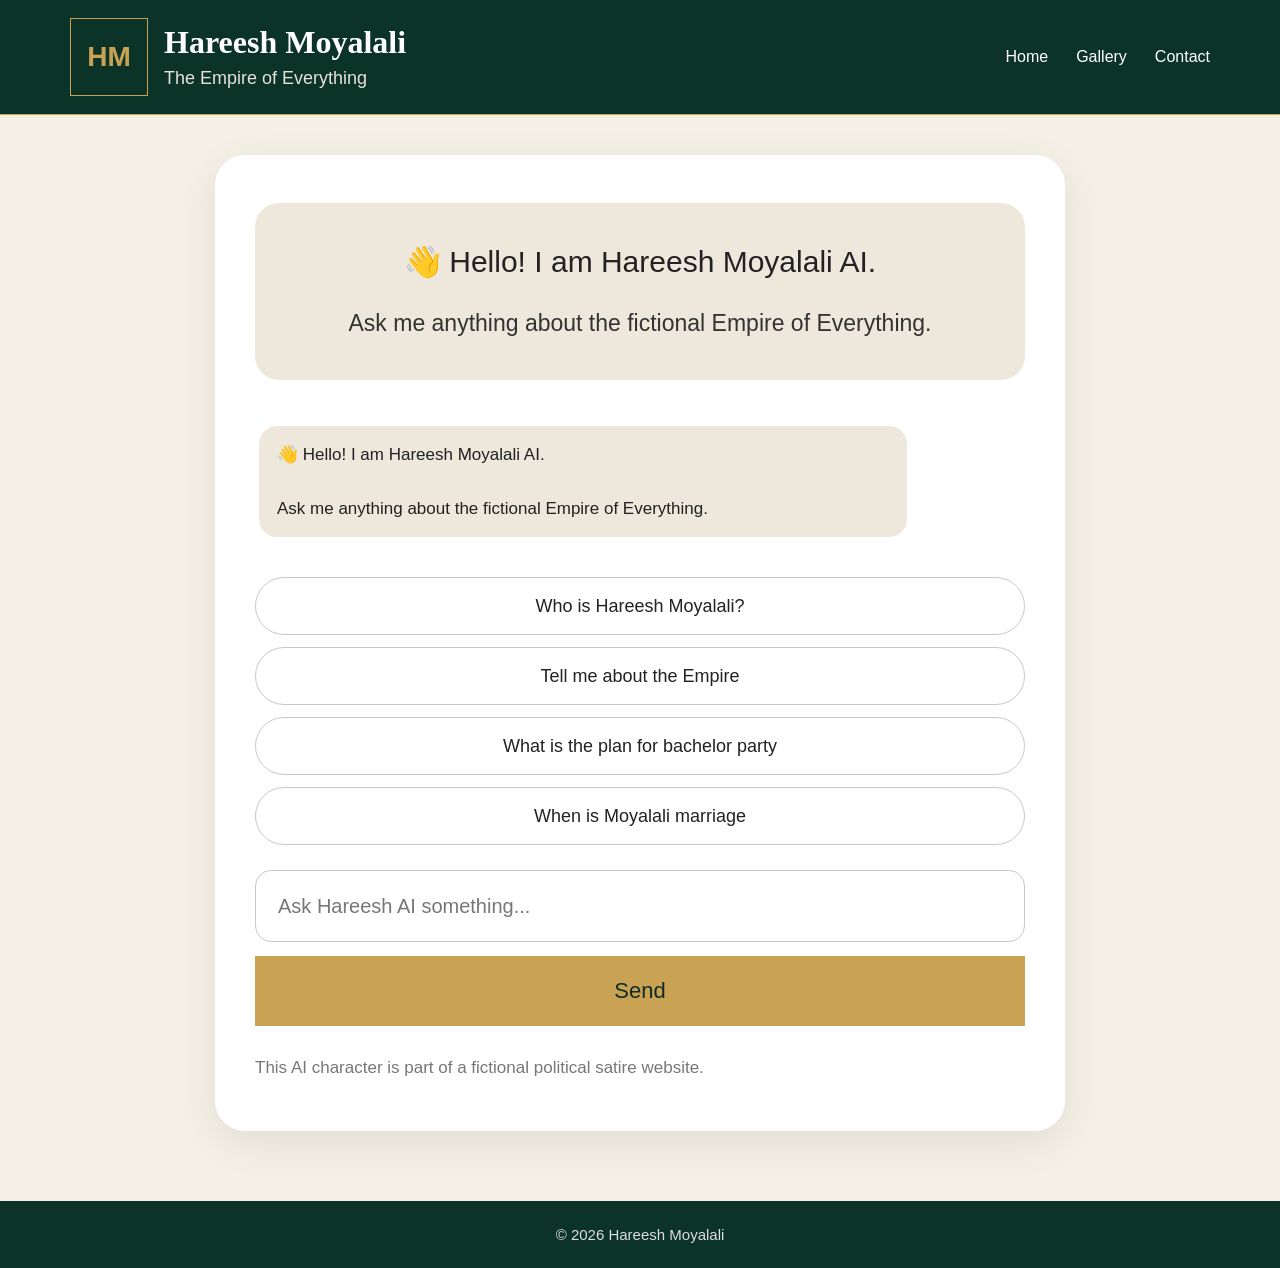
==== index.html @ cb9e60ea "Update index.html" ====
<!DOCTYPE html>
<html lang="en">

<head>

    <meta charset="UTF-8">

    <meta
        name="viewport"
        content="width=device-width, initial-scale=1.0"
    >

    <meta
        name="description"
        content="Hareesh Moyalali AI - The Empire of Everything"
    >

    <title>Hareesh Moyalali AI</title>

    <link
        rel="stylesheet"
        href="style.css"
    >

</head>


<body>


<!-- =====================================================
     HEADER
===================================================== -->

<header class="site-header">

    <div class="header-inner">

        <a
            href="index.html"
            class="brand"
        >

            <div class="brand-logo">
                HM
            </div>

            <div class="brand-text">

                <h1>
                    Hareesh Moyalali
                </h1>

                <p>
                    The Empire of Everything
                </p>

            </div>

        </a>


        <button
            type="button"
            class="menu-toggle"
            aria-label="Open menu"
        >
            ☰
        </button>


        <nav class="nav">

            <a href="index.html">
                Home
            </a>

            <a href="gallery.html">
                Gallery
            </a>

            <a href="contact.html">
                Contact
            </a>

        </nav>

    </div>

</header>



<!-- =====================================================
     MAIN
===================================================== -->

<main>


<section class="ai-section">


    <div class="ai-card">


        <!-- =================================================
             INTRO
        ================================================== -->

        <div class="ai-intro">

            <h2>
                👋 Hello! I am Hareesh Moyalali AI.
            </h2>

            <p>
                Ask me anything about the fictional
                Empire of Everything.
            </p>

        </div>



        <!-- =================================================
             CHAT MESSAGES
        ================================================== -->

        <div
            id="chat-messages"
            class="chat-messages"
        >

            <div class="chat-message bot">

                👋 Hello! I am Hareesh Moyalali AI.

                <br><br>

                Ask me anything about the fictional
                Empire of Everything.

            </div>

        </div>



        <!-- =================================================
             QUICK QUESTIONS
        ================================================== -->

        <div class="quick-questions">


            <button
                type="button"
                class="quick-question"
            >
                Who is Hareesh Moyalali?
            </button>


            <button
                type="button"
                class="quick-question"
            >
                Tell me about the Empire
            </button>


            <button
                type="button"
                class="quick-question"
            >
                What is the plan for bachelor party
            </button>


            <button
                type="button"
                class="quick-question"
            >
                When is Moyalali marriage
            </button>


        </div>



        <!-- =================================================
             CHAT FORM
        ================================================== -->

        <form
            id="chat-form"
            class="chat-form"
            autocomplete="off"
        >


            <input
                type="text"
                id="chat-input"
                name="message"
                placeholder="Ask Hareesh AI something..."
                aria-label="Ask Hareesh AI something"
                autocomplete="off"
            >


            <button
                type="submit"
                id="send-button"
            >
                Send
            </button>


        </form>



        <!-- =================================================
             DISCLAIMER
        ================================================== -->

        <p class="ai-disclaimer">

            This AI character is part of a fictional
            political satire website.

        </p>


    </div>


</section>


</main>



<!-- =====================================================
     FOOTER
===================================================== -->

<footer>

    <p>

        ©
        <span id="year"></span>
        Hareesh Moyalali

    </p>

</footer>



<!-- =====================================================
     JAVASCRIPT
===================================================== -->

<script src="script.js"></script>


</body>

</html>
---- style.css ----
/* =====================================================
   HAREESH MOYALALI AI
   COMPLETE WEBSITE STYLE
===================================================== */

* {
    box-sizing: border-box;
}

html {
    scroll-behavior: smooth;
}

body {
    margin: 0;
    padding: 0;

    font-family:
        Arial,
        Helvetica,
        sans-serif;

    background: #f5f0e6;
    color: #222;

    min-height: 100vh;
}


/* =====================================================
   HEADER
===================================================== */

.site-header {
    width: 100%;

    background: #0c3328;

    color: white;

    border-bottom: 1px solid #c9a253;
}


.header-inner {
    max-width: 1200px;

    margin: 0 auto;

    min-height: 110px;

    padding: 18px 30px;

    display: flex;

    align-items: center;

    justify-content: space-between;

    gap: 20px;
}


/* =====================================================
   BRAND
===================================================== */

.brand {
    display: flex;

    align-items: center;

    gap: 16px;

    text-decoration: none;

    color: white;
}


.brand:hover {
    text-decoration: none;

    color: white;
}


.brand-logo {
    width: 78px;

    height: 78px;

    border: 1px solid #c9a253;

    display: flex;

    align-items: center;

    justify-content: center;

    color: #c9a253;

    font-size: 28px;

    font-weight: bold;

    flex-shrink: 0;
}


.brand-text h1 {
    margin: 0;

    font-family:
        Georgia,
        "Times New Roman",
        serif;

    font-size: 32px;

    line-height: 1.1;

    color: #ffffff;
}


.brand-text p {
    margin: 8px 0 0;

    font-size: 18px;

    color: #e7e2d8;
}


/* =====================================================
   NAVIGATION
===================================================== */

.nav {
    display: flex;

    align-items: center;

    gap: 28px;
}


.nav a {
    color: white;

    text-decoration: none;

    font-size: 16px;

    font-weight: 500;
}


.nav a:hover {
    color: #c9a253;

    text-decoration: none;
}


/* =====================================================
   MENU BUTTON
===================================================== */

.menu-toggle {
    display: none;

    width: 72px;

    height: 58px;

    background: transparent;

    border: 1px solid #c9a253;

    color: white;

    font-size: 34px;

    line-height: 1;

    cursor: pointer;
}


/* =====================================================
   MAIN
===================================================== */

main {
    width: 100%;
}


/* =====================================================
   AI SECTION
===================================================== */

.ai-section {
    width: 100%;

    min-height: calc(100vh - 110px);

    padding: 40px 20px 70px;

    display: flex;

    justify-content: center;

    align-items: flex-start;
}


/* =====================================================
   AI CARD
===================================================== */

.ai-card {
    width: 100%;

    max-width: 850px;

    background: #ffffff;

    border-radius: 30px;

    padding: 48px 40px;

    box-shadow:
        0 12px 40px
        rgba(0, 0, 0, 0.08);
}


/* =====================================================
   INTRO
===================================================== */

.ai-intro {
    background: #eee8dc;

    border-radius: 24px;

    padding: 38px 30px;

    text-align: center;

    margin-bottom: 30px;
}


.ai-intro h2 {
    margin: 0 0 22px;

    font-size: 30px;

    line-height: 1.4;

    font-weight: 500;

    color: #222;
}


.ai-intro p {
    margin: 0;

    font-size: 23px;

    line-height: 1.6;

    color: #333;
}


/* =====================================================
   CHAT MESSAGES
===================================================== */

.chat-messages {
    width: 100%;

    max-height: 420px;

    overflow-y: auto;

    margin-bottom: 24px;

    padding: 4px;
}


.chat-message {
    max-width: 85%;

    padding: 15px 18px;

    margin: 12px 0;

    border-radius: 18px;

    font-size: 17px;

    line-height: 1.6;

    word-wrap: break-word;
}


.chat-message.bot {
    background: #eee8dc;

    color: #222;

    margin-right: auto;
}


.chat-message.user {
    background: #0c3328;

    color: white;

    margin-left: auto;
}


/* =====================================================
   LINKS INSIDE CHAT
===================================================== */

.chat-message a {
    color: #0c5c4a;

    text-decoration: underline;

    font-weight: 600;
}


.chat-message a:hover {
    color: #c08c35;
}


/* =====================================================
   QUICK QUESTIONS
===================================================== */

.quick-questions {
    width: 100%;

    display: flex;

    flex-direction: column;

    gap: 12px;

    margin-bottom: 25px;
}


.quick-question {
    width: 100%;

    min-height: 58px;

    padding: 12px 20px;

    background: #ffffff;

    border: 1px solid #c9c9c9;

    border-radius: 30px;

    color: #222;

    font-size: 18px;

    cursor: pointer;

    transition:
        background 0.2s ease,
        border-color 0.2s ease,
        transform 0.2s ease;
}


.quick-question:hover {
    background: #f3eee5;

    border-color: #c9a253;
}


.quick-question:active {
    transform: scale(0.99);
}


/* =====================================================
   CHAT FORM
===================================================== */

.chat-form {
    width: 100%;

    display: flex;

    flex-direction: column;

    gap: 14px;
}


#chat-input {
    width: 100%;

    min-height: 72px;

    padding: 18px 22px;

    border: 1px solid #c8c8c8;

    border-radius: 16px;

    background: #ffffff;

    color: #222;

    font-family: inherit;

    font-size: 20px;

    outline: none;
}


#chat-input:focus {
    border-color: #c9a253;

    box-shadow:
        0 0 0 2px
        rgba(201, 162, 83, 0.15);
}


#chat-input::placeholder {
    color: #777;
}


/* =====================================================
   SEND BUTTON
===================================================== */

#send-button {
    width: 100%;

    min-height: 70px;

    border: none;

    background: #c9a253;

    color: #102c24;

    font-size: 22px;

    font-weight: 500;

    cursor: pointer;

    border-radius: 0;

    transition:
        background 0.2s ease,
        transform 0.2s ease;
}


#send-button:hover {
    background: #b99143;
}


#send-button:active {
    transform: scale(0.99);
}


#send-button:disabled {
    opacity: 0.65;

    cursor: wait;
}


/* =====================================================
   DISCLAIMER
===================================================== */

.ai-disclaimer {
    margin: 28px 0 0;

    color: #777;

    font-size: 17px;

    line-height: 1.7;
}


/* =====================================================
   FOOTER
===================================================== */

footer {
    width: 100%;

    padding: 25px 20px;

    text-align: center;

    background: #0c3328;

    color: #ddd;
}


footer p {
    margin: 0;

    font-size: 15px;
}


/* =====================================================
   MOBILE
===================================================== */

@media (max-width: 768px) {

    .header-inner {
        min-height: 115px;

        padding: 16px 20px;

        position: relative;
    }


    .brand {
        gap: 12px;

        align-items: center;
    }


    .brand-logo {
        width: 70px;

        height: 70px;

        font-size: 24px;
    }


    .brand-text h1 {
        font-size: 25px;
    }


    .brand-text p {
        margin-top: 6px;

        font-size: 16px;
    }


    .menu-toggle {
        display: flex;

        align-items: center;

        justify-content: center;
    }


    .nav {
        display: none;

        position: absolute;

        top: 100%;

        right: 20px;

        width: 200px;

        padding: 18px;

        background: #0c3328;

        border: 1px solid #c9a253;

        flex-direction: column;

        align-items: stretch;

        gap: 0;

        z-index: 1000;
    }


    .nav.open {
        display: flex;
    }


    .nav a {
        display: block;

        padding: 14px 8px;

        border-bottom: 1px solid
            rgba(201, 162, 83, 0.3);
    }


    .nav a:last-child {
        border-bottom: none;
    }


    .ai-section {
        padding: 28px 14px 50px;
    }


    .ai-card {
        padding: 30px 16px;

        border-radius: 24px;
    }


    .ai-intro {
        padding: 30px 18px;

        border-radius: 22px;
    }


    .ai-intro h2 {
        font-size: 27px;

        line-height: 1.45;
    }


    .ai-intro p {
        font-size: 20px;

        line-height: 1.6;
    }


    .chat-message {
        max-width: 90%;

        font-size: 16px;
    }


    .quick-question {
        min-height: 58px;

        font-size: 17px;

        padding: 12px 14px;
    }


    #chat-input {
        min-height: 72px;

        font-size: 19px;
    }


    #send-button {
        min-height: 68px;

        font-size: 21px;
    }

}


/* =====================================================
   SMALL PHONES
===================================================== */

@media (max-width: 480px) {

    .header-inner {
        padding: 14px 16px;
    }


    .brand-logo {
        width: 60px;

        height: 60px;

        font-size: 22px;
    }


    .brand-text h1 {
        font-size: 22px;
    }


    .brand-text p {
        font-size: 14px;
    }


    .menu-toggle {
        width: 62px;

        height: 56px;

        font-size: 30px;
    }


    .ai-card {
        padding: 22px 12px;
    }


    .ai-intro {
        padding: 25px 15px;
    }


    .ai-intro h2 {
        font-size: 24px;
    }


    .ai-intro p {
        font-size: 18px;
    }


    .quick-question {
        font-size: 16px;
    }

}


/* =====================================================
   ACCESSIBILITY
===================================================== */

button:focus-visible,
input:focus-visible,
a:focus-visible {
    outline: 3px solid #c9a253;

    outline-offset: 3px;
}


/* =====================================================
   PREVENT HORIZONTAL SCROLL
===================================================== */

html,
body {
    overflow-x: hidden;
}
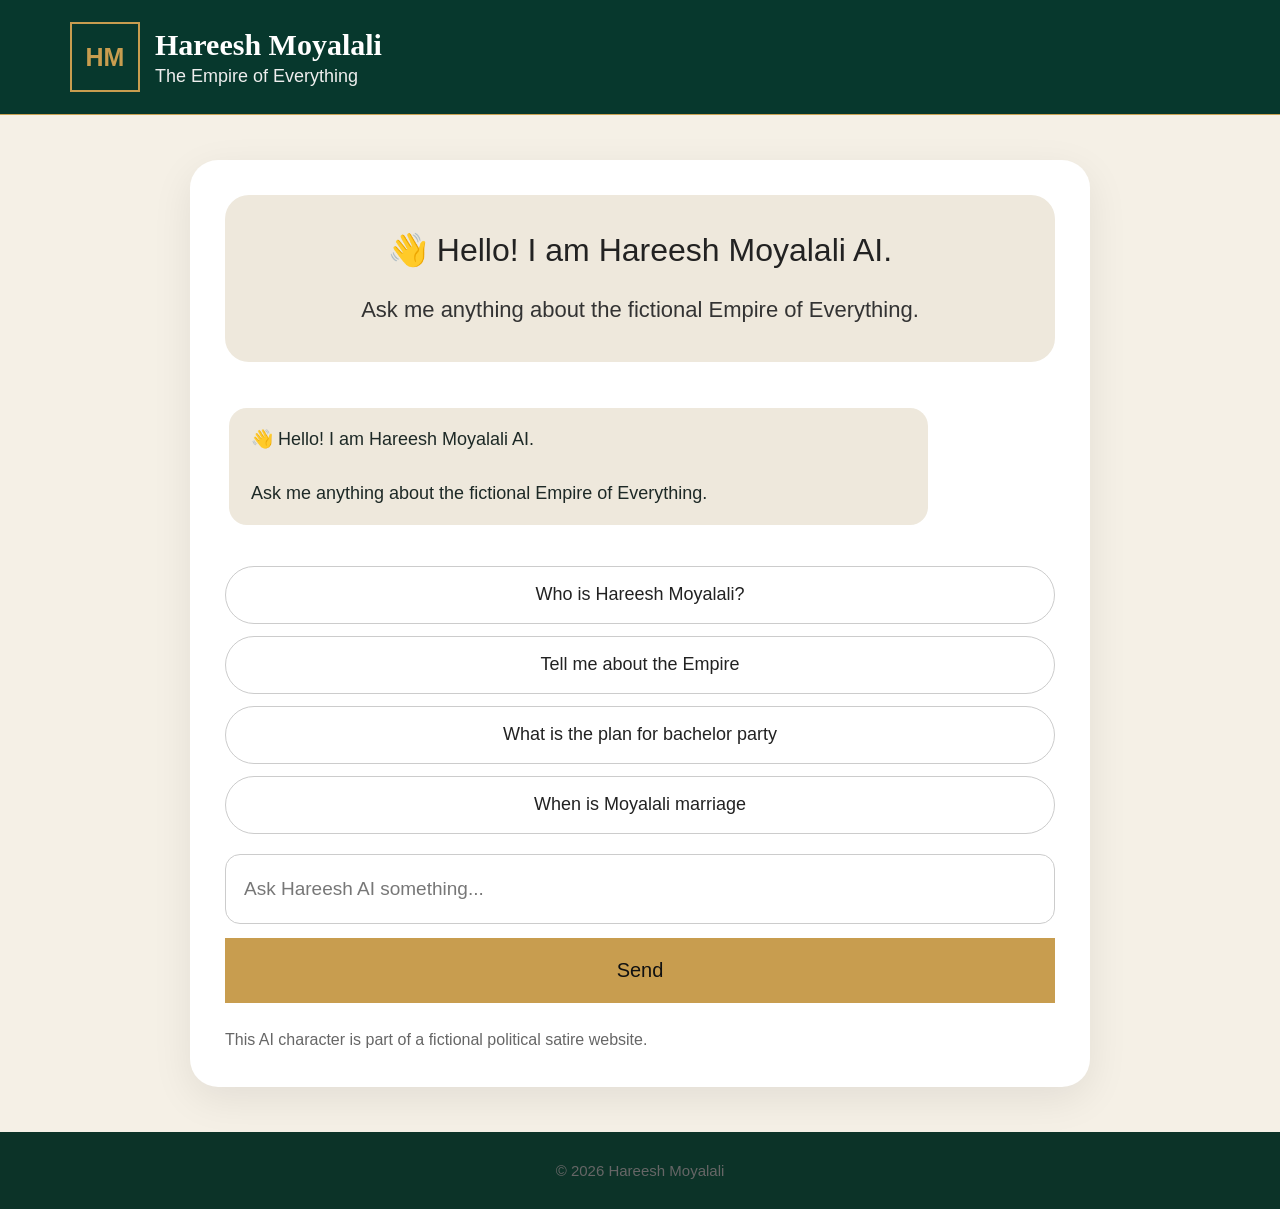
==== commit 88bd9fbd: "Add CSS styles to index.html Added CSS styles for layout, header, and chat components." ====
--- a/index.html
+++ b/index.html
@@ -21,7 +21,289 @@
         rel="stylesheet"
         href="style.css"
     >
-
+<style>
+
+* {
+    box-sizing: border-box;
+}
+
+body {
+    margin: 0;
+    font-family: Arial, sans-serif;
+    background: #f5f0e6;
+    color: #1d2926;
+}
+
+/* HEADER */
+
+.site-header {
+    background: #07382d;
+    width: 100%;
+}
+
+.header-inner {
+    max-width: 1200px;
+    margin: auto;
+    padding: 22px 30px;
+    display: flex;
+    align-items: center;
+    justify-content: space-between;
+}
+
+.brand {
+    display: flex;
+    align-items: center;
+    gap: 15px;
+    text-decoration: none !important;
+    color: #ffffff !important;
+}
+
+.brand-logo {
+    width: 70px;
+    height: 70px;
+    border: 2px solid #c89d4f;
+    display: flex;
+    align-items: center;
+    justify-content: center;
+    color: #c89d4f;
+    font-size: 25px;
+    font-weight: bold;
+}
+
+.brand-text h1 {
+    margin: 0;
+    color: #ffffff;
+    font-family: Georgia, serif;
+    font-size: 30px;
+}
+
+.brand-text p {
+    margin: 5px 0 0;
+    color: #eeeeee;
+    font-size: 18px;
+}
+
+.nav {
+    display: none;
+}
+
+.nav a {
+    color: #ffffff !important;
+    text-decoration: none !important;
+    margin-left: 25px;
+}
+
+.menu-toggle {
+    width: 70px;
+    height: 60px;
+    background: transparent;
+    border: 2px solid #c89d4f;
+    color: white;
+    font-size: 30px;
+    cursor: pointer;
+}
+
+
+/* MAIN */
+
+.ai-section {
+    width: 100%;
+    padding: 45px 20px;
+}
+
+.ai-card {
+    max-width: 900px;
+    margin: auto;
+    background: #ffffff;
+    border-radius: 28px;
+    padding: 35px;
+}
+
+
+/* INTRO */
+
+.ai-intro {
+    background: #eee8dc;
+    border-radius: 24px;
+    padding: 35px 25px;
+    text-align: center;
+    margin-bottom: 30px;
+}
+
+.ai-intro h2 {
+    margin: 0 0 20px;
+    font-size: 32px;
+    line-height: 1.3;
+}
+
+.ai-intro p {
+    margin: 0;
+    font-size: 22px;
+    line-height: 1.6;
+}
+
+
+/* CHAT */
+
+.chat-messages {
+    display: flex;
+    flex-direction: column;
+    gap: 15px;
+    margin-bottom: 25px;
+}
+
+.chat-message {
+    width: 100%;
+    padding: 18px 22px;
+    border-radius: 18px;
+    line-height: 1.5;
+    font-size: 18px;
+}
+
+.chat-message.bot {
+    background: #eee8dc;
+    color: #1d2926;
+}
+
+.chat-message.user {
+    background: #c89d4f;
+    color: #111111;
+}
+
+
+/* QUICK QUESTIONS */
+
+.quick-questions {
+    display: flex;
+    flex-direction: column;
+    gap: 12px;
+    margin-bottom: 20px;
+}
+
+.quick-question {
+    width: 100%;
+    padding: 17px;
+    border: 1px solid #cccccc;
+    border-radius: 30px;
+    background: #ffffff;
+    font-size: 18px;
+    cursor: pointer;
+}
+
+.quick-question:hover {
+    background: #f0eadf;
+}
+
+
+/* FORM */
+
+.chat-form {
+    display: flex;
+    flex-direction: column;
+    gap: 14px;
+}
+
+#chat-input {
+    width: 100%;
+    min-height: 70px;
+    padding: 18px;
+    border: 1px solid #cccccc;
+    border-radius: 15px;
+    font-size: 19px;
+    outline: none;
+}
+
+#send-button {
+    width: 100%;
+    min-height: 65px;
+    border: none;
+    background: #c89d4f;
+    color: #111111;
+    font-size: 20px;
+    cursor: pointer;
+}
+
+#send-button:hover {
+    opacity: 0.9;
+}
+
+
+/* DISCLAIMER */
+
+.ai-disclaimer {
+    color: #666666;
+    font-size: 16px;
+    line-height: 1.5;
+    margin-top: 25px;
+}
+
+
+/* FOOTER */
+
+footer {
+    text-align: center;
+    padding: 30px;
+    color: #666666;
+}
+
+
+/* MOBILE */
+
+@media (max-width: 600px) {
+
+    .header-inner {
+        padding: 18px 20px;
+    }
+
+    .brand-logo {
+        width: 55px;
+        height: 55px;
+        font-size: 20px;
+    }
+
+    .brand-text h1 {
+        font-size: 24px;
+    }
+
+    .brand-text p {
+        font-size: 15px;
+    }
+
+    .menu-toggle {
+        width: 60px;
+        height: 55px;
+        font-size: 27px;
+    }
+
+    .ai-section {
+        padding: 25px 10px;
+    }
+
+    .ai-card {
+        padding: 18px;
+        border-radius: 20px;
+    }
+
+    .ai-intro {
+        padding: 25px 15px;
+    }
+
+    .ai-intro h2 {
+        font-size: 26px;
+    }
+
+    .ai-intro p {
+        font-size: 19px;
+    }
+
+    .chat-message {
+        font-size: 17px;
+        padding: 16px;
+    }
+
+}
+
+    </style>
 </head>
 
 
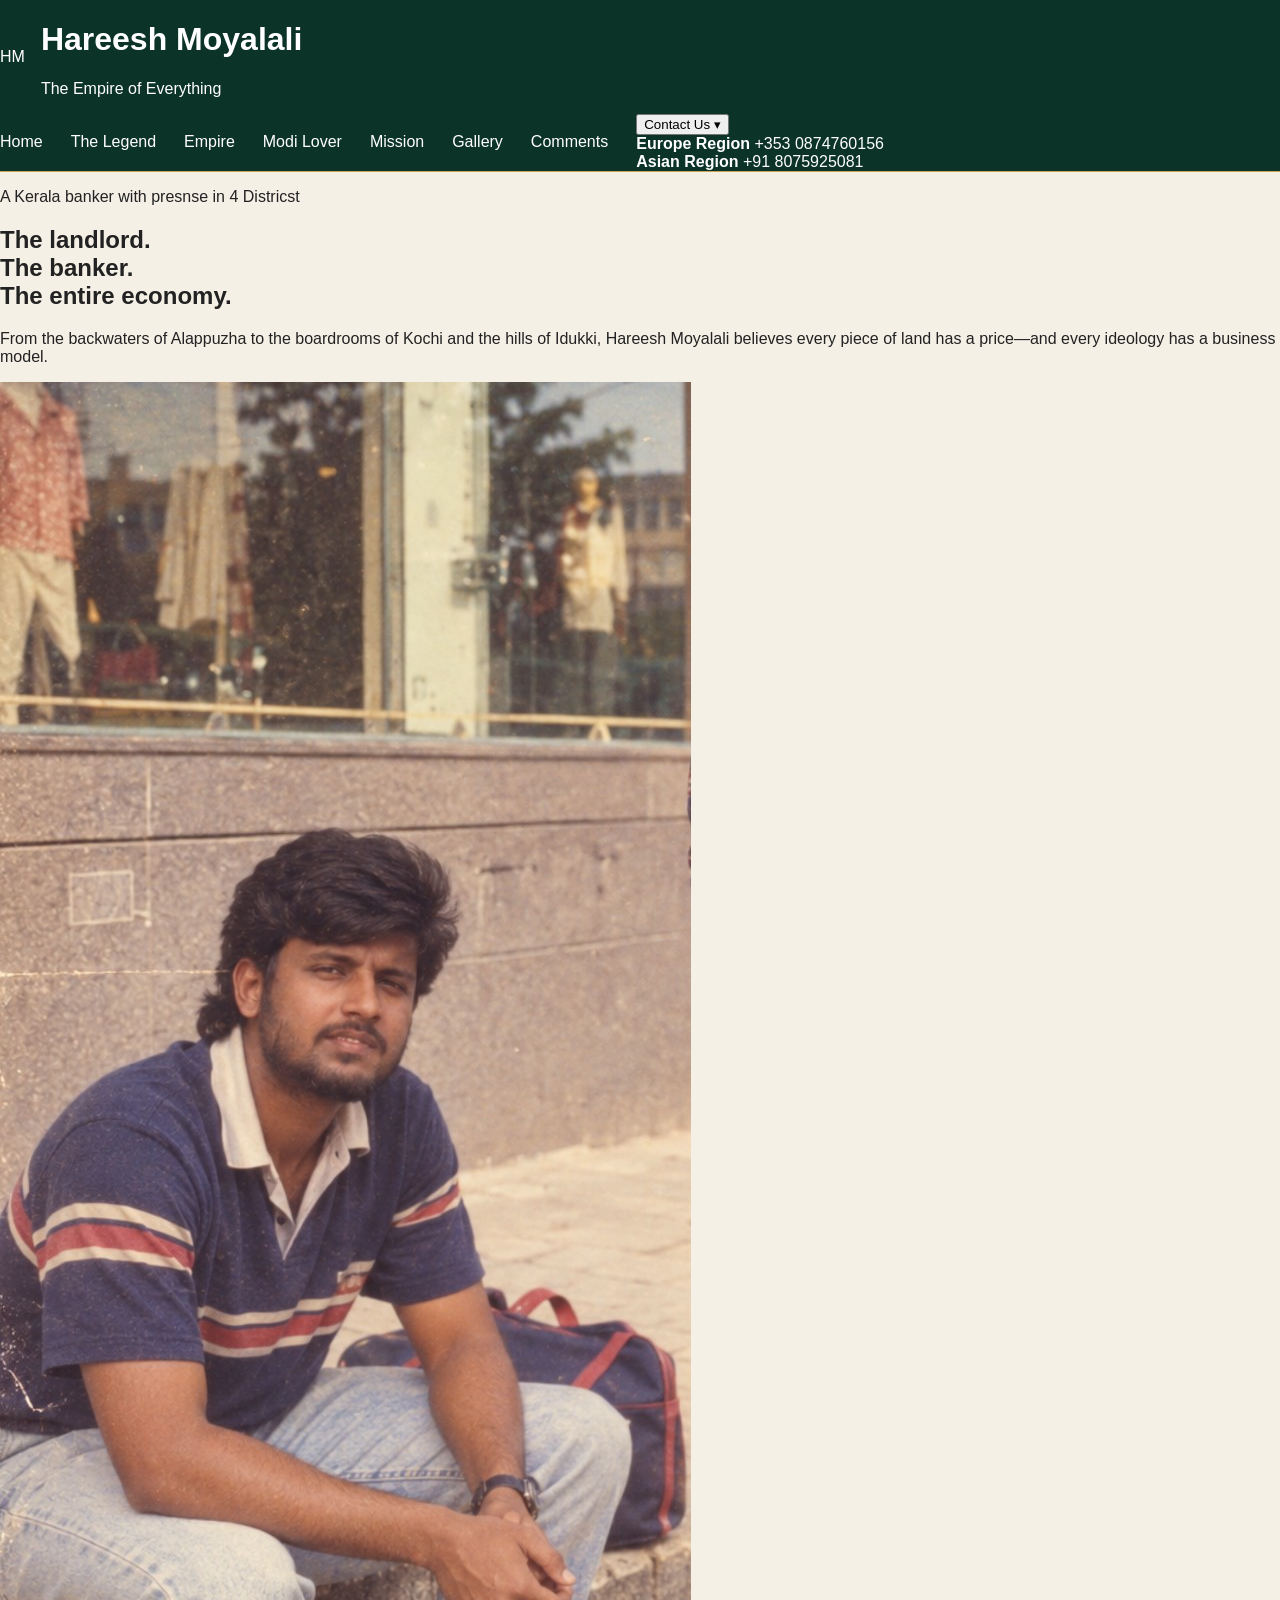
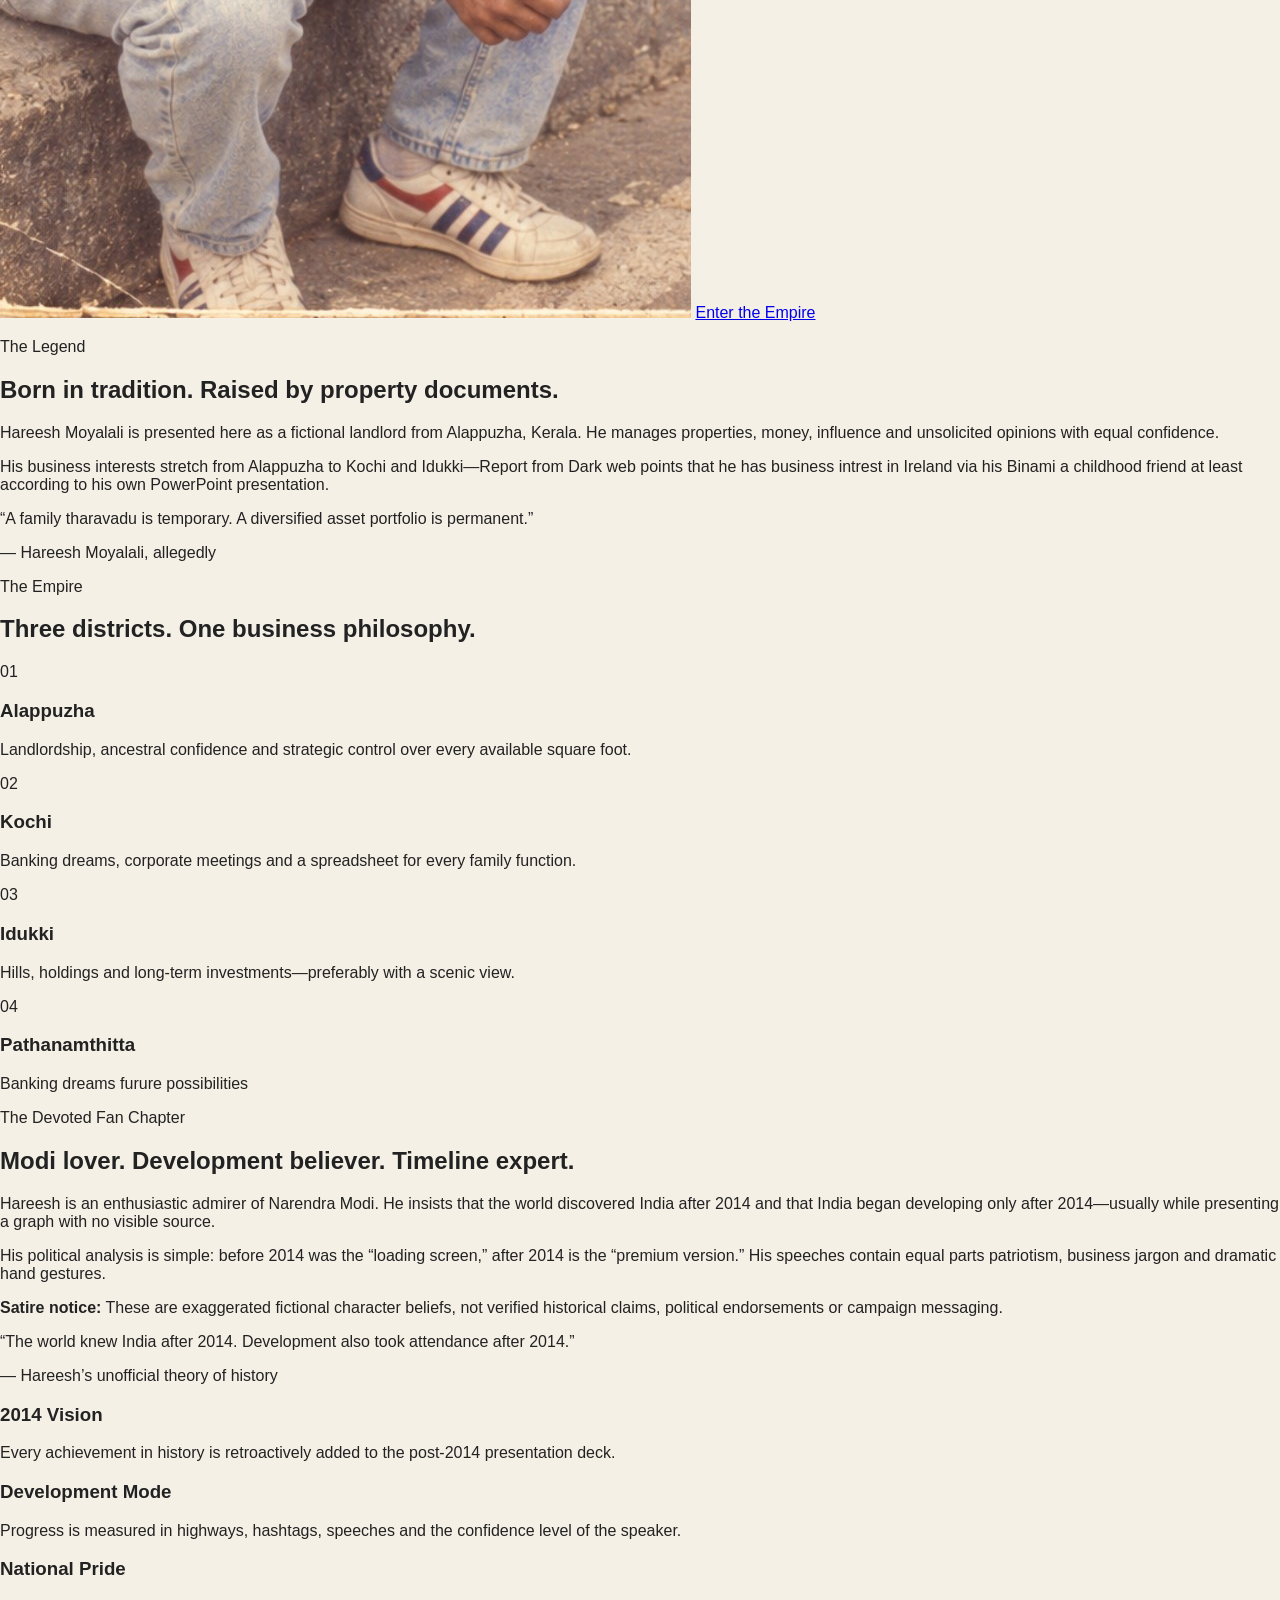
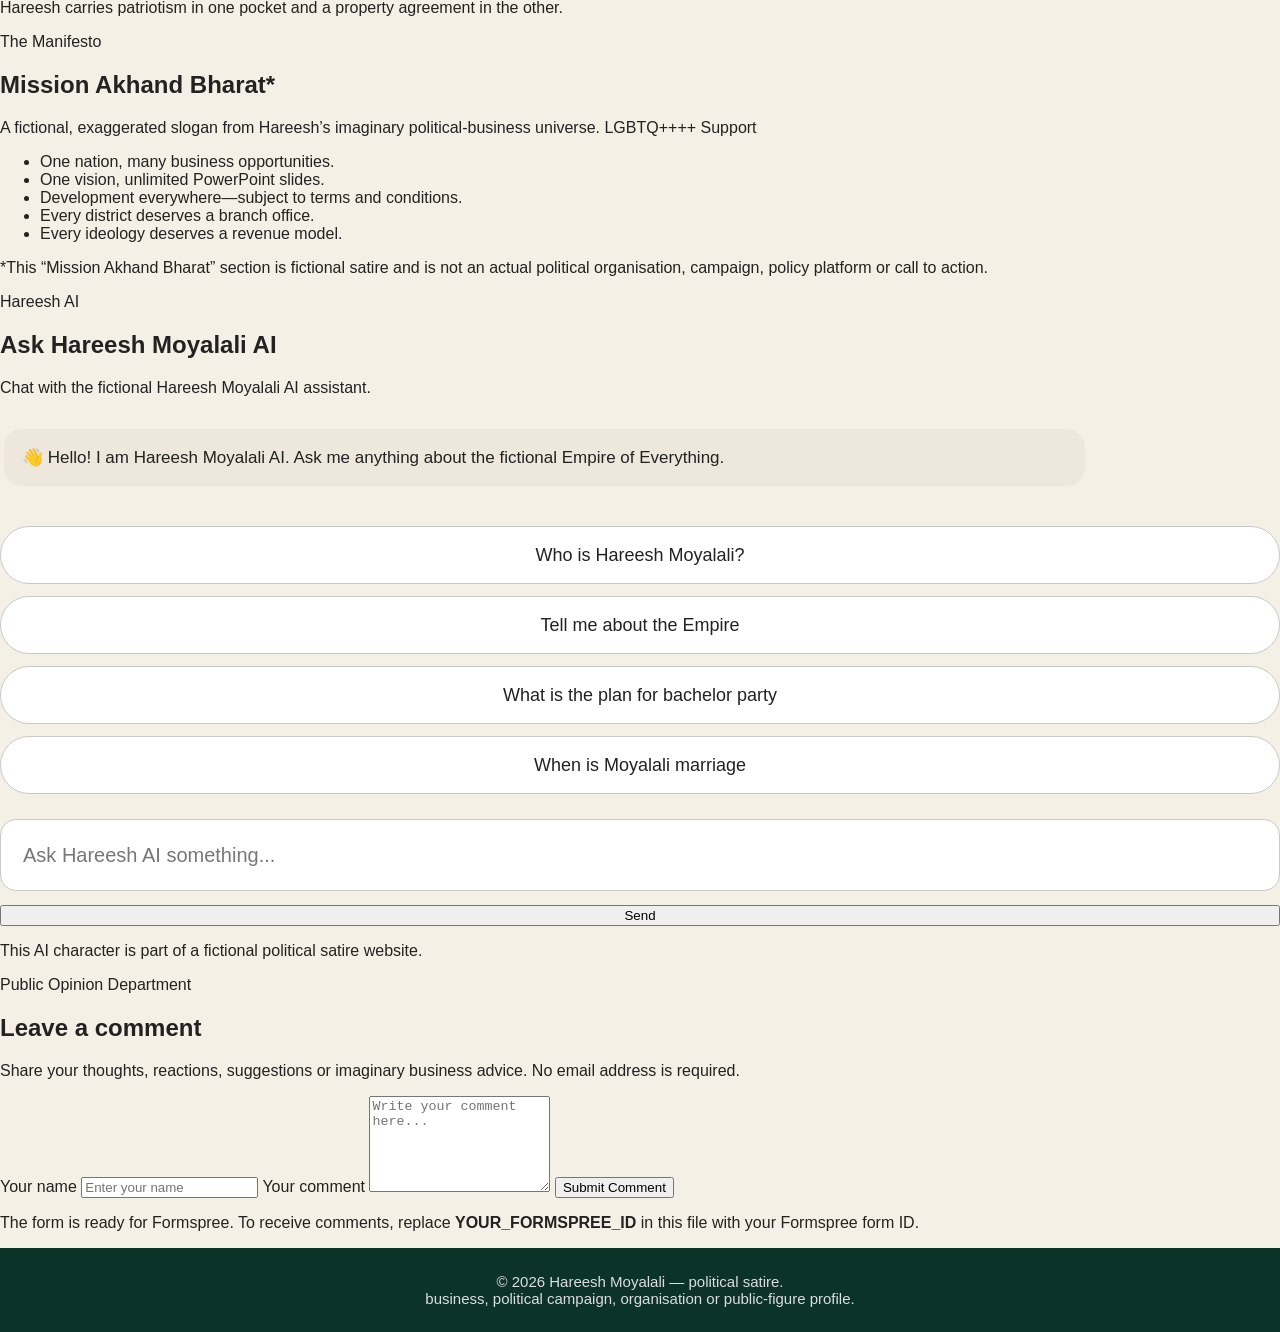
==== commit 9d2d0b57: "Update index.html" ====
--- a/index.html
+++ b/index.html
@@ -1,557 +1,278 @@
 <!DOCTYPE html>
 <html lang="en">
-
 <head>
-
-    <meta charset="UTF-8">
-
-    <meta
-        name="viewport"
-        content="width=device-width, initial-scale=1.0"
-    >
-
-    <meta
-        name="description"
-        content="Hareesh Moyalali AI - The Empire of Everything"
-    >
-
-    <title>Hareesh Moyalali AI</title>
-
-    <link
-        rel="stylesheet"
-        href="style.css"
-    >
-<style>
-
-* {
-    box-sizing: border-box;
-}
-
-body {
-    margin: 0;
-    font-family: Arial, sans-serif;
-    background: #f5f0e6;
-    color: #1d2926;
-}
-
-/* HEADER */
-
-.site-header {
-    background: #07382d;
-    width: 100%;
-}
-
-.header-inner {
-    max-width: 1200px;
-    margin: auto;
-    padding: 22px 30px;
-    display: flex;
-    align-items: center;
-    justify-content: space-between;
-}
-
-.brand {
-    display: flex;
-    align-items: center;
-    gap: 15px;
-    text-decoration: none !important;
-    color: #ffffff !important;
-}
-
-.brand-logo {
-    width: 70px;
-    height: 70px;
-    border: 2px solid #c89d4f;
-    display: flex;
-    align-items: center;
-    justify-content: center;
-    color: #c89d4f;
-    font-size: 25px;
-    font-weight: bold;
-}
-
-.brand-text h1 {
-    margin: 0;
-    color: #ffffff;
-    font-family: Georgia, serif;
-    font-size: 30px;
-}
-
-.brand-text p {
-    margin: 5px 0 0;
-    color: #eeeeee;
-    font-size: 18px;
-}
-
-.nav {
-    display: none;
-}
-
-.nav a {
-    color: #ffffff !important;
-    text-decoration: none !important;
-    margin-left: 25px;
-}
-
-.menu-toggle {
-    width: 70px;
-    height: 60px;
-    background: transparent;
-    border: 2px solid #c89d4f;
-    color: white;
-    font-size: 30px;
-    cursor: pointer;
-}
-
-
-/* MAIN */
-
-.ai-section {
-    width: 100%;
-    padding: 45px 20px;
-}
-
-.ai-card {
-    max-width: 900px;
-    margin: auto;
-    background: #ffffff;
-    border-radius: 28px;
-    padding: 35px;
-}
-
-
-/* INTRO */
-
-.ai-intro {
-    background: #eee8dc;
-    border-radius: 24px;
-    padding: 35px 25px;
-    text-align: center;
-    margin-bottom: 30px;
-}
-
-.ai-intro h2 {
-    margin: 0 0 20px;
-    font-size: 32px;
-    line-height: 1.3;
-}
-
-.ai-intro p {
-    margin: 0;
-    font-size: 22px;
-    line-height: 1.6;
-}
-
-
-/* CHAT */
-
-.chat-messages {
-    display: flex;
-    flex-direction: column;
-    gap: 15px;
-    margin-bottom: 25px;
-}
-
-.chat-message {
-    width: 100%;
-    padding: 18px 22px;
-    border-radius: 18px;
-    line-height: 1.5;
-    font-size: 18px;
-}
-
-.chat-message.bot {
-    background: #eee8dc;
-    color: #1d2926;
-}
-
-.chat-message.user {
-    background: #c89d4f;
-    color: #111111;
-}
-
-
-/* QUICK QUESTIONS */
-
-.quick-questions {
-    display: flex;
-    flex-direction: column;
-    gap: 12px;
-    margin-bottom: 20px;
-}
-
-.quick-question {
-    width: 100%;
-    padding: 17px;
-    border: 1px solid #cccccc;
-    border-radius: 30px;
-    background: #ffffff;
-    font-size: 18px;
-    cursor: pointer;
-}
-
-.quick-question:hover {
-    background: #f0eadf;
-}
-
-
-/* FORM */
-
-.chat-form {
-    display: flex;
-    flex-direction: column;
-    gap: 14px;
-}
-
-#chat-input {
-    width: 100%;
-    min-height: 70px;
-    padding: 18px;
-    border: 1px solid #cccccc;
-    border-radius: 15px;
-    font-size: 19px;
-    outline: none;
-}
-
-#send-button {
-    width: 100%;
-    min-height: 65px;
-    border: none;
-    background: #c89d4f;
-    color: #111111;
-    font-size: 20px;
-    cursor: pointer;
-}
-
-#send-button:hover {
-    opacity: 0.9;
-}
-
-
-/* DISCLAIMER */
-
-.ai-disclaimer {
-    color: #666666;
-    font-size: 16px;
-    line-height: 1.5;
-    margin-top: 25px;
-}
-
-
-/* FOOTER */
-
-footer {
-    text-align: center;
-    padding: 30px;
-    color: #666666;
-}
-
-
-/* MOBILE */
-
-@media (max-width: 600px) {
-
-    .header-inner {
-        padding: 18px 20px;
-    }
-
-    .brand-logo {
-        width: 55px;
-        height: 55px;
-        font-size: 20px;
-    }
-
-    .brand-text h1 {
-        font-size: 24px;
-    }
-
-    .brand-text p {
-        font-size: 15px;
-    }
-
-    .menu-toggle {
-        width: 60px;
-        height: 55px;
-        font-size: 27px;
-    }
-
-    .ai-section {
-        padding: 25px 10px;
-    }
-
-    .ai-card {
-        padding: 18px;
-        border-radius: 20px;
-    }
-
-    .ai-intro {
-        padding: 25px 15px;
-    }
-
-    .ai-intro h2 {
-        font-size: 26px;
-    }
-
-    .ai-intro p {
-        font-size: 19px;
-    }
-
-    .chat-message {
-        font-size: 17px;
-        padding: 16px;
-    }
-
-}
-
-    </style>
+  <meta charset="UTF-8">
+  <meta name="viewport" content="width=device-width, initial-scale=1.0">
+  <title>Hareesh Moyalali | The Empire of Everything</title>
+  <meta name="description" content="A  Kerala-inspired political satire website for Hareesh Moyalali.">
+  <link rel="stylesheet" href="style.css">
 </head>
-
-
 <body>
-
-
-<!-- =====================================================
-     HEADER
-===================================================== -->
-
-<header class="site-header">
-
-    <div class="header-inner">
-
-        <a
-            href="index.html"
-            class="brand"
-        >
-
-            <div class="brand-logo">
-                HM
-            </div>
-
-            <div class="brand-text">
-
-                <h1>
-                    Hareesh Moyalali
-                </h1>
-
-                <p>
-                    The Empire of Everything
-                </p>
-
-            </div>
-
-        </a>
-
-
-        <button
-            type="button"
-            class="menu-toggle"
-            aria-label="Open menu"
-        >
-            ☰
-        </button>
-
-
-        <nav class="nav">
-
-            <a href="index.html">
-                Home
-            </a>
-
-            <a href="gallery.html">
-                Gallery
-            </a>
-
-            <a href="contact.html">
-                Contact
-            </a>
-
-        </nav>
-
-    </div>
-
-</header>
-
-
-
-<!-- =====================================================
-     MAIN
-===================================================== -->
-
-<main>
-
-
-<section class="ai-section">
-
-
-    <div class="ai-card">
-
-
-        <!-- =================================================
-             INTRO
-        ================================================== -->
-
-        <div class="ai-intro">
-
-            <h2>
-                👋 Hello! I am Hareesh Moyalali AI.
-            </h2>
-
-            <p>
-                Ask me anything about the fictional
-                Empire of Everything.
-            </p>
-
-        </div>
-
-
-
-        <!-- =================================================
-             CHAT MESSAGES
-        ================================================== -->
-
-        <div
-            id="chat-messages"
-            class="chat-messages"
-        >
-
-            <div class="chat-message bot">
-
-                👋 Hello! I am Hareesh Moyalali AI.
-
-                <br><br>
-
-                Ask me anything about the fictional
-                Empire of Everything.
-
-            </div>
-
-        </div>
-
-
-
-        <!-- =================================================
-             QUICK QUESTIONS
-        ================================================== -->
-
-        <div class="quick-questions">
-
-
-            <button
-                type="button"
-                class="quick-question"
-            >
-                Who is Hareesh Moyalali?
-            </button>
-
-
-            <button
-                type="button"
-                class="quick-question"
-            >
-                Tell me about the Empire
-            </button>
-
-
-            <button
-                type="button"
-                class="quick-question"
-            >
-                What is the plan for bachelor party
-            </button>
-
-
-            <button
-                type="button"
-                class="quick-question"
-            >
-                When is Moyalali marriage
-            </button>
-
-
-        </div>
-
-
-
-        <!-- =================================================
-             CHAT FORM
-        ================================================== -->
-
-        <form
-            id="chat-form"
-            class="chat-form"
-            autocomplete="off"
-        >
-
-
-            <input
-                type="text"
-                id="chat-input"
-                name="message"
-                placeholder="Ask Hareesh AI something..."
-                aria-label="Ask Hareesh AI something"
-                autocomplete="off"
-            >
-
-
-            <button
-                type="submit"
-                id="send-button"
-            >
-                Send
-            </button>
-
-
-        </form>
-
-
-
-        <!-- =================================================
-             DISCLAIMER
-        ================================================== -->
-
-        <p class="ai-disclaimer">
-
-            This AI character is part of a fictional
-            political satire website.
-
+  <header class="site-header">
+    <div class="brand">
+      <div class="brand-mark">HM</div>
+      <div>
+        <h1>Hareesh Moyalali</h1>
+        <p>The Empire of Everything</p>
+      </div>
+    </div>
+    <button class="menu-toggle" aria-label="Open menu">☰</button>
+    <nav class="nav">
+      <a href="#home">Home</a>
+      <a href="#legend">The Legend</a>
+      <a href="#empire">Empire</a>
+      <a href="#modi">Modi Lover</a>
+      <a href="#mission">Mission</a>
+      <a href="gallery.html">Gallery</a>
+      <a href="#comments">Comments</a>
+     <div class="dropdown">
+      <button class="dropdown-btn">Contact Us &#9662;</button>
+      <div class="dropdown-content">
+        <div class="dropdown-item">
+          <strong>Europe Region</strong>
+          <a href="tel:+3530874760156">+353 0874760156</a>
+        </div>
+        <div class="dropdown-item">
+          <strong>Asian Region</strong>
+          <a href="tel:+918075925081">+91 8075925081</a>
+        </div>
+      </div>
+    </div>
+    </nav>
+  </header>
+
+  <main>
+    <section id="home" class="hero">
+      <div class="hero-content">
+        <p class="kicker">A Kerala banker with presnse in 4 Districst</p>
+        <h2>The landlord.<br>The banker.<br>The entire economy.</h2>
+        <p class="hero-text">
+          From the backwaters of Alappuzha to the boardrooms of Kochi and the hills of Idukki,
+          Hareesh Moyalali believes every piece of land has a price—and every ideology has a business model.
         </p>
-
-
-    </div>
-
+        <img class="hero-photo" src="moyalali.png" alt="Hareesh Moyalali">
+        <a class="button" href="#legend">Enter the Empire</a>
+      </div>
+    </section>
+
+    <section id="legend" class="section">
+      <div class="section-heading">
+        <p class="kicker">The Legend</p>
+        <h2>Born in tradition. Raised by property documents.</h2>
+      </div>
+      <div class="two-column">
+        <div>
+          <p>
+            Hareesh Moyalali is presented here as a fictional landlord from Alappuzha, Kerala.
+            He manages properties, money, influence and unsolicited opinions with equal confidence.
+          </p>
+          <p>
+            His business interests stretch from Alappuzha to Kochi and Idukki—Report from Dark web points that he has business intrest in Ireland via his Binami a childhood friend
+            at least according to his own PowerPoint presentation.
+          </p>
+        </div>
+        <aside class="quote-card">
+          <p>“A family tharavadu is temporary. A diversified asset portfolio is permanent.”</p>
+          <span>— Hareesh Moyalali, allegedly</span>
+        </aside>
+      </div>
+    </section>
+
+    <section id="empire" class="section section-dark">
+      <div class="section-heading">
+        <p class="kicker">The Empire</p>
+        <h2>Three districts. One business philosophy.</h2>
+      </div>
+      <div class="cards">
+        <article class="card">
+          <span class="card-number">01</span>
+          <h3>Alappuzha</h3>
+          <p>Landlordship, ancestral confidence and strategic control over every available square foot.</p>
+        </article>
+        <article class="card">
+          <span class="card-number">02</span>
+          <h3>Kochi</h3>
+          <p>Banking dreams, corporate meetings and a spreadsheet for every family function.</p>
+        </article>
+        <article class="card">
+          <span class="card-number">03</span>
+          <h3>Idukki</h3>
+          <p>Hills, holdings and long-term investments—preferably with a scenic view.</p>
+        </article>
+        <article class="card">
+          <span class="card-number">04</span>
+          <h3>Pathanamthitta</h3>
+          <p>Banking dreams furure possibilities </p>
+        </article>
+      </div>
+    </section>
+
+    <section id="modi" class="section modi-section">
+      <div class="section-heading">
+        <p class="kicker">The Devoted Fan Chapter</p>
+        <h2>Modi lover. Development believer. Timeline expert.</h2>
+      </div>
+      <div class="two-column">
+        <div>
+          <p>
+             Hareesh is an enthusiastic admirer of Narendra Modi.
+            He insists that the world discovered India after 2014 and that India began developing
+            only after 2014—usually while presenting a graph with no visible source.
+          </p>
+          <p>
+            His political analysis is simple: before 2014 was the “loading screen,”
+            after 2014 is the “premium version.” His speeches contain equal parts patriotism,
+            business jargon and dramatic hand gestures.
+          </p>
+          <div class="satire-note">
+            <strong>Satire notice:</strong>
+            These are exaggerated fictional character beliefs, not verified historical claims,
+            political endorsements or campaign messaging.
+          </div>
+        </div>
+        <aside class="quote-card saffron-card">
+          <p>“The world knew India after 2014. Development also took attendance after 2014.”</p>
+          <span>— Hareesh’s unofficial theory of history</span>
+        </aside>
+      </div>
+      <div class="belief-grid">
+        <div class="belief">
+          <h3>2014 Vision</h3>
+          <p>Every achievement in history is retroactively added to the post-2014 presentation deck.</p>
+        </div>
+        <div class="belief">
+          <h3>Development Mode</h3>
+          <p>Progress is measured in highways, hashtags, speeches and the confidence level of the speaker.</p>
+        </div>
+        <div class="belief">
+          <h3>National Pride</h3>
+          <p>Hareesh carries patriotism in one pocket and a property agreement in the other.</p>
+        </div>
+      </div>
+    </section>
+
+    <section id="mission" class="section">
+      <div class="section-heading">
+        <p class="kicker">The Manifesto</p>
+        <h2>Mission Akhand Bharat*</h2>
+      </div>
+      <div class="manifesto-box">
+        <p class="manifesto-lead">
+          A fictional, exaggerated slogan from Hareesh’s imaginary political-business universe.
+
+          LGBTQ++++ Support 
+        </p>
+        <ul>
+          <li>One nation, many business opportunities.</li>
+          <li>One vision, unlimited PowerPoint slides.</li>
+          <li>Development everywhere—subject to terms and conditions.</li>
+          <li>Every district deserves a branch office.</li>
+          <li>Every ideology deserves a revenue model.</li>
+        </ul>
+        <p class="footnote">
+          *This “Mission Akhand Bharat” section is fictional satire and is not an actual political
+          organisation, campaign, policy platform or call to action.
+        </p>
+      </div>
+    </section>
+<!-- AI CHATBOT -->
+<section id="ai-chatbot" class="section chatbot-section">
+
+  <div class="section-heading">
+    <p class="kicker">Hareesh AI</p>
+    <h2>Ask Hareesh Moyalali AI</h2>
+    <p>
+      Chat with the fictional Hareesh Moyalali AI assistant.
+    </p>
+  </div>
+
+  <div class="chatbot-box">
+
+    <div id="chat-messages" class="chat-messages">
+      <div class="chat-message bot">
+        👋 Hello! I am Hareesh Moyalali AI.
+        Ask me anything about the fictional Empire of Everything.
+      </div>
+    </div>
+
+    <div class="quick-questions">
+
+    <button type="button" class="quick-question">
+        Who is Hareesh Moyalali?
+    </button>
+
+    <button type="button" class="quick-question">
+        Tell me about the Empire
+    </button>
+
+    <button type="button" class="quick-question">
+        What is the plan for bachelor party
+    </button>
+
+    <button type="button" class="quick-question">
+        When is Moyalali marriage
+    </button>
+
+    </div>
+
+    <form id="chat-form" class="chat-form">
+
+      <input
+        id="chat-input"
+        type="text"
+        placeholder="Ask Hareesh AI something..."
+        autocomplete="off"
+        required
+      >
+
+      <button type="submit" class="button">
+        Send
+      </button>
+
+    </form>
+
+    <p class="chatbot-note">
+      This AI character is part of a fictional political satire website.
+    </p>
+
+  </div>
 
 </section>
-
-
-</main>
-
-
-
-<!-- =====================================================
-     FOOTER
-===================================================== -->
-
-<footer>
-
-    <p>
-
-        ©
-        <span id="year"></span>
-        Hareesh Moyalali
-
-    </p>
-
-</footer>
-
-
-
-<!-- =====================================================
-     JAVASCRIPT
-===================================================== -->
-
-<script src="script.js"></script>
-
-
+<!-- END AI CHATBOT -->
+    <section id="comments" class="section comments-section">
+      <div class="section-heading">
+        <p class="kicker">Public Opinion Department</p>
+        <h2>Leave a comment</h2>
+      </div>
+      <p>
+        Share your thoughts, reactions, suggestions or imaginary business advice.
+        No email address is required.
+      </p>
+
+      <form action="https://formspree.io/f/mbglrenr" method="POST">
+        <label for="name">Your name</label>
+        <input type="text" id="name" name="name" placeholder="Enter your name" required>
+
+        <label for="comment">Your comment</label>
+        <textarea id="comment" name="comment" rows="6" placeholder="Write your comment here..." required></textarea>
+
+        <input type="hidden" name="_subject" value="New comment on Hareesh Moyalali website">
+        <button class="button" type="submit">Submit Comment</button>
+      </form>
+
+      <p class="form-note">
+        The form is ready for Formspree. To receive comments, replace
+        <strong>YOUR_FORMSPREE_ID</strong> in this file with your Formspree form ID.
+      </p>
+    </section>
+  </main>
+
+  <footer class="site-footer">
+    <p>© <span id="year"></span> Hareesh Moyalali — political satire.</p>
+    <p> business, political campaign, organisation or public-figure profile.</p>
+  </footer>
+
+<script src="script.js?v=4"></script>
 </body>
-
+  
 </html>
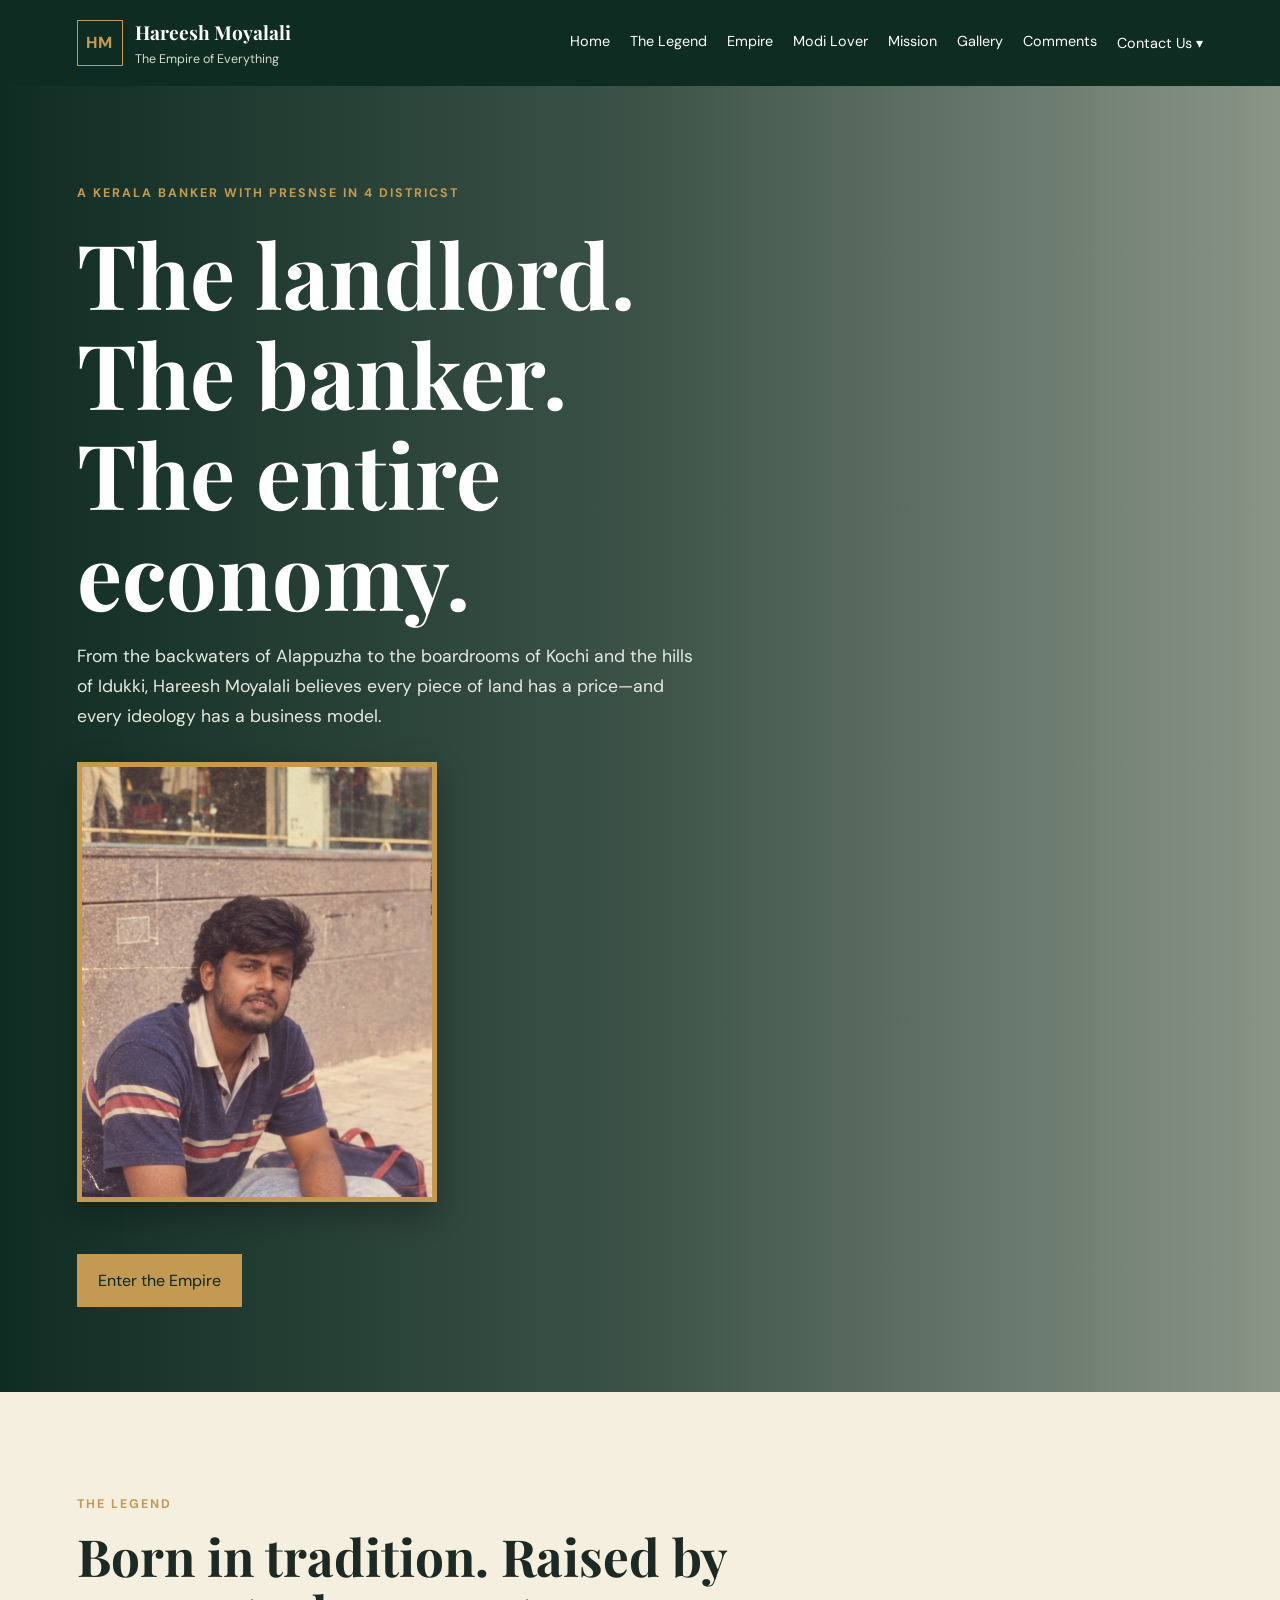
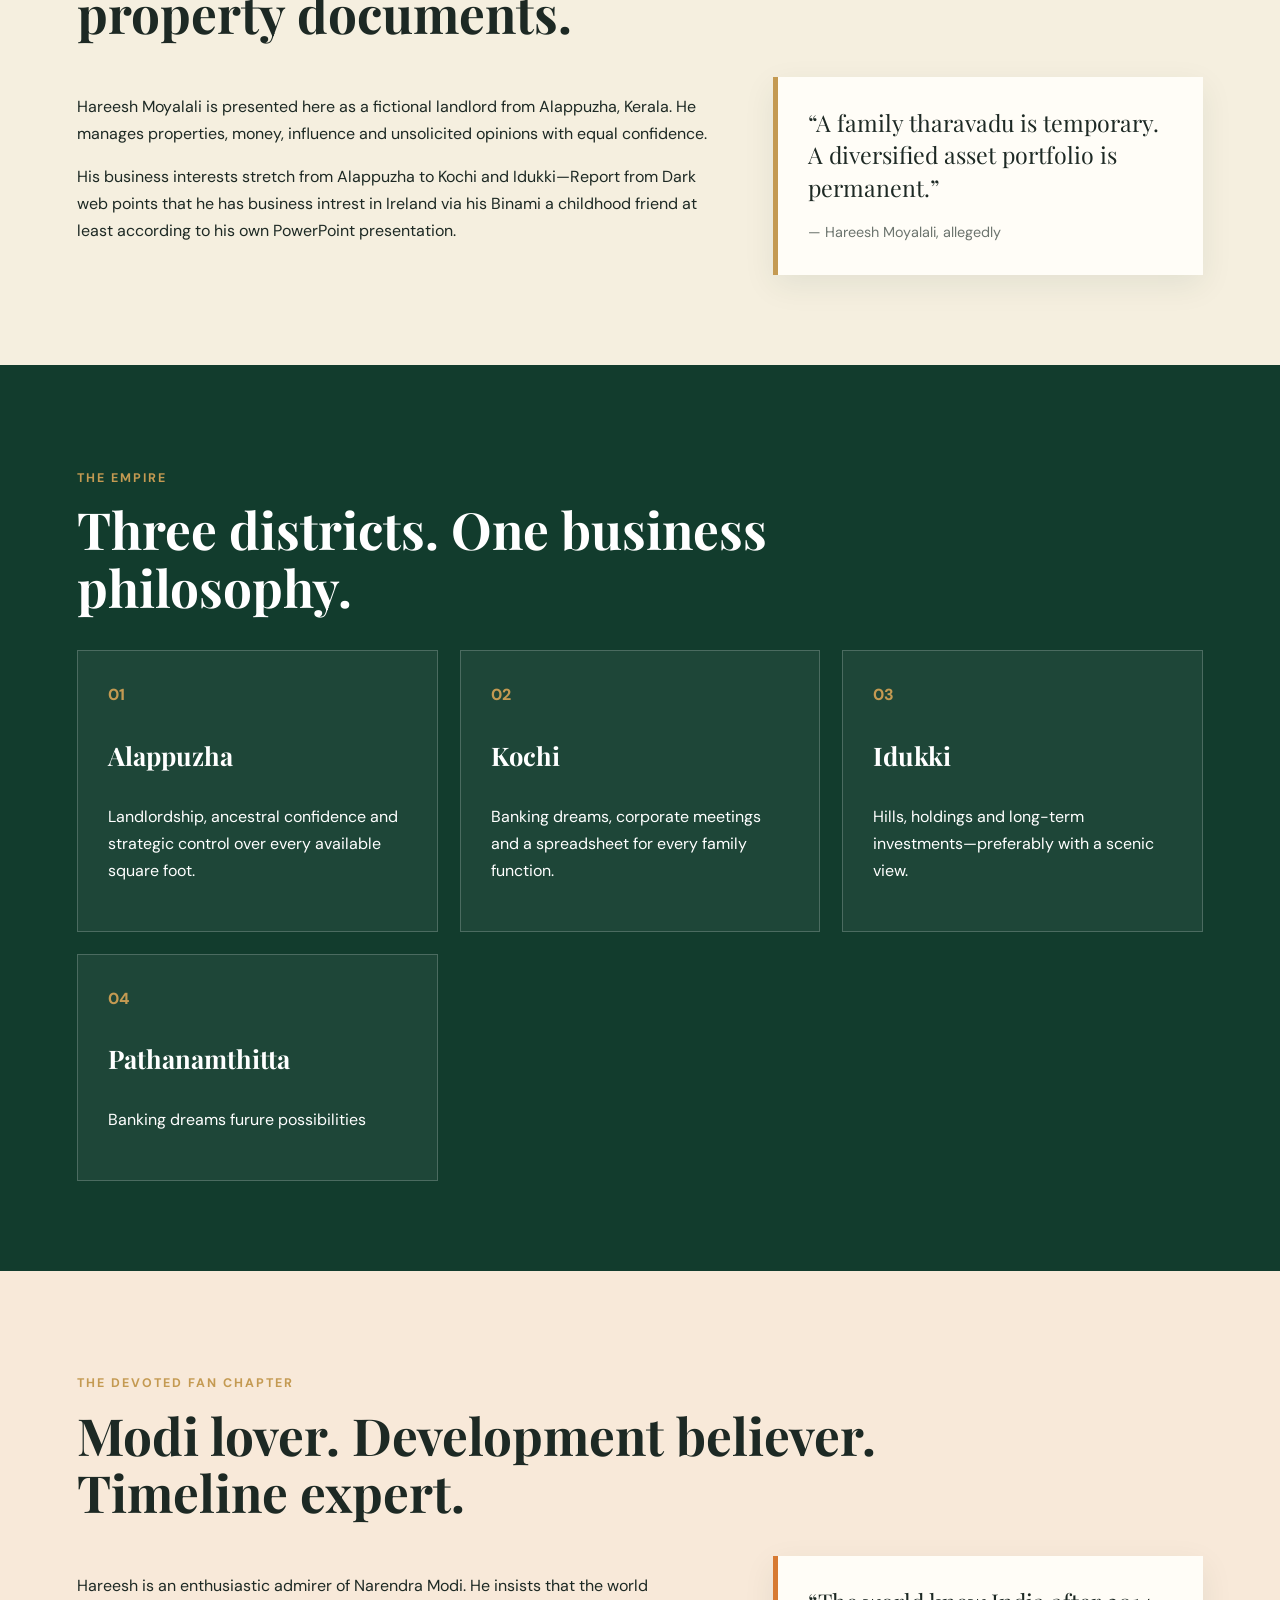
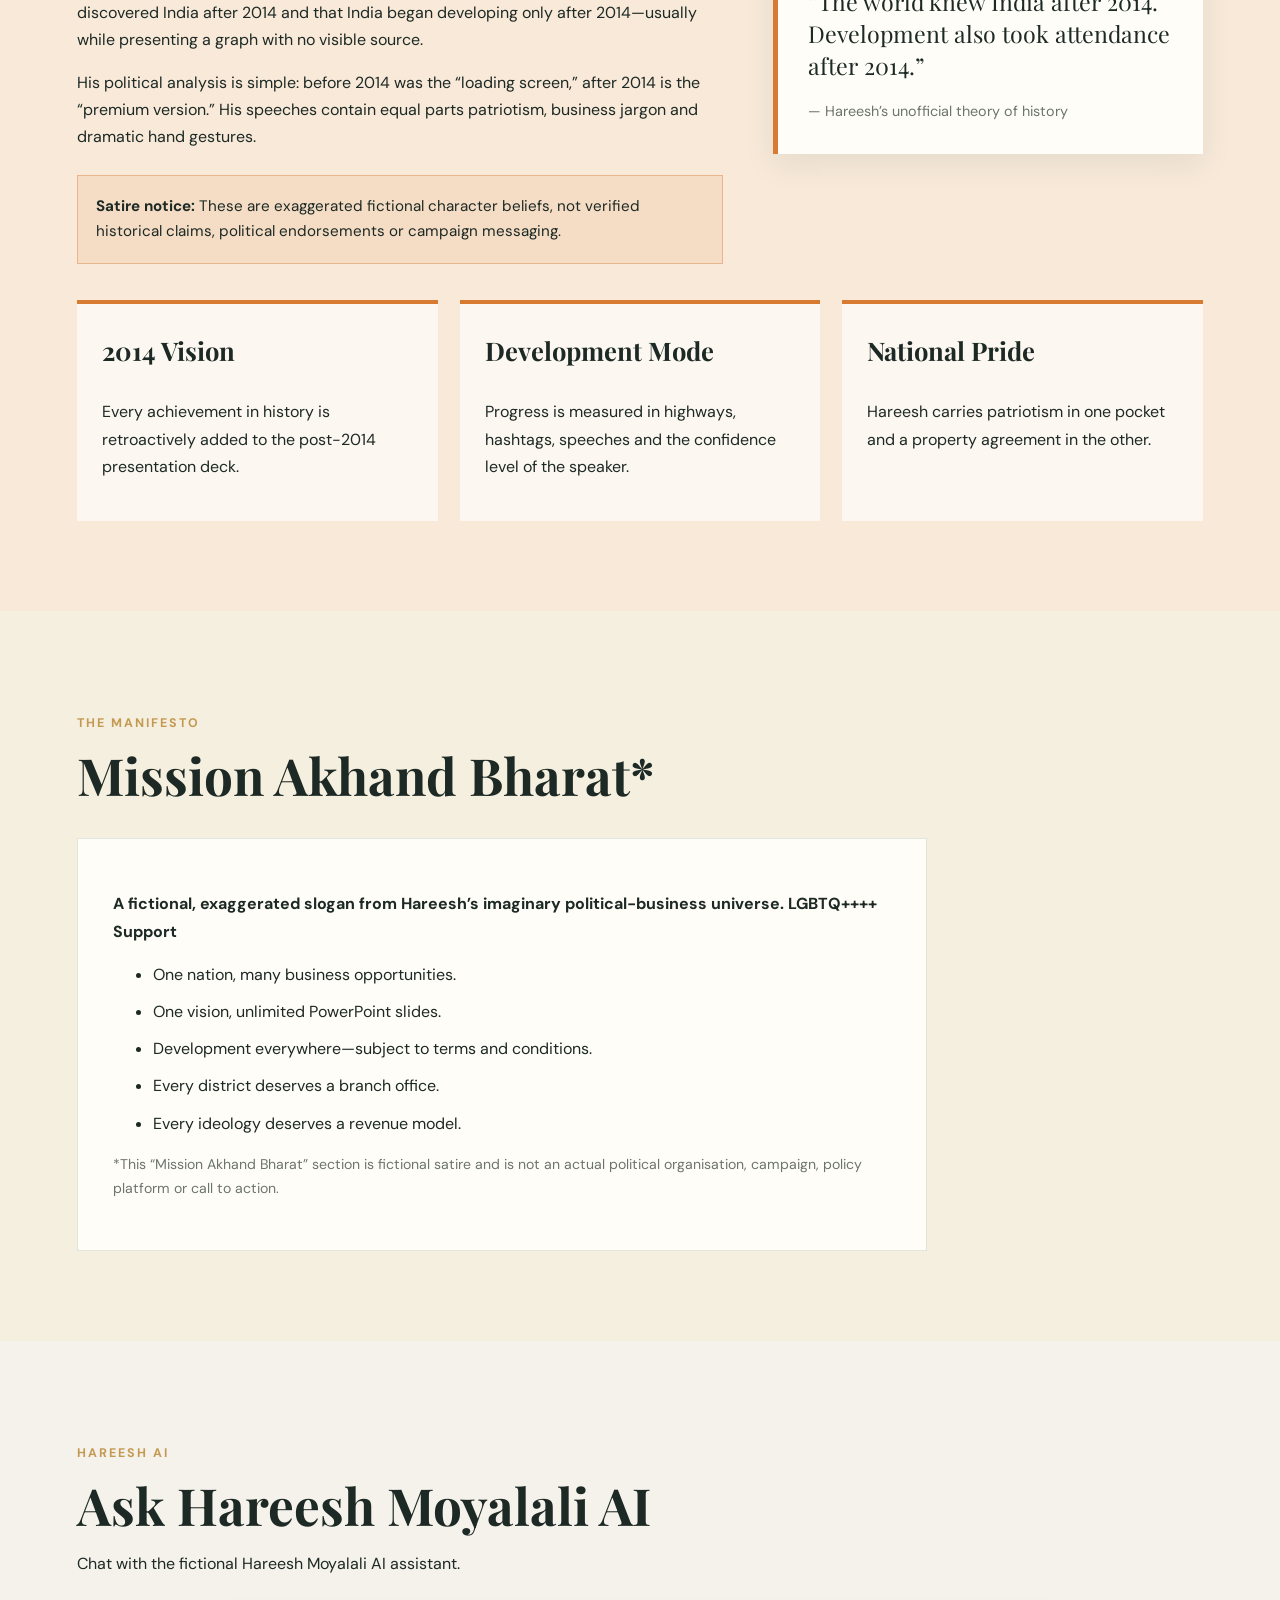
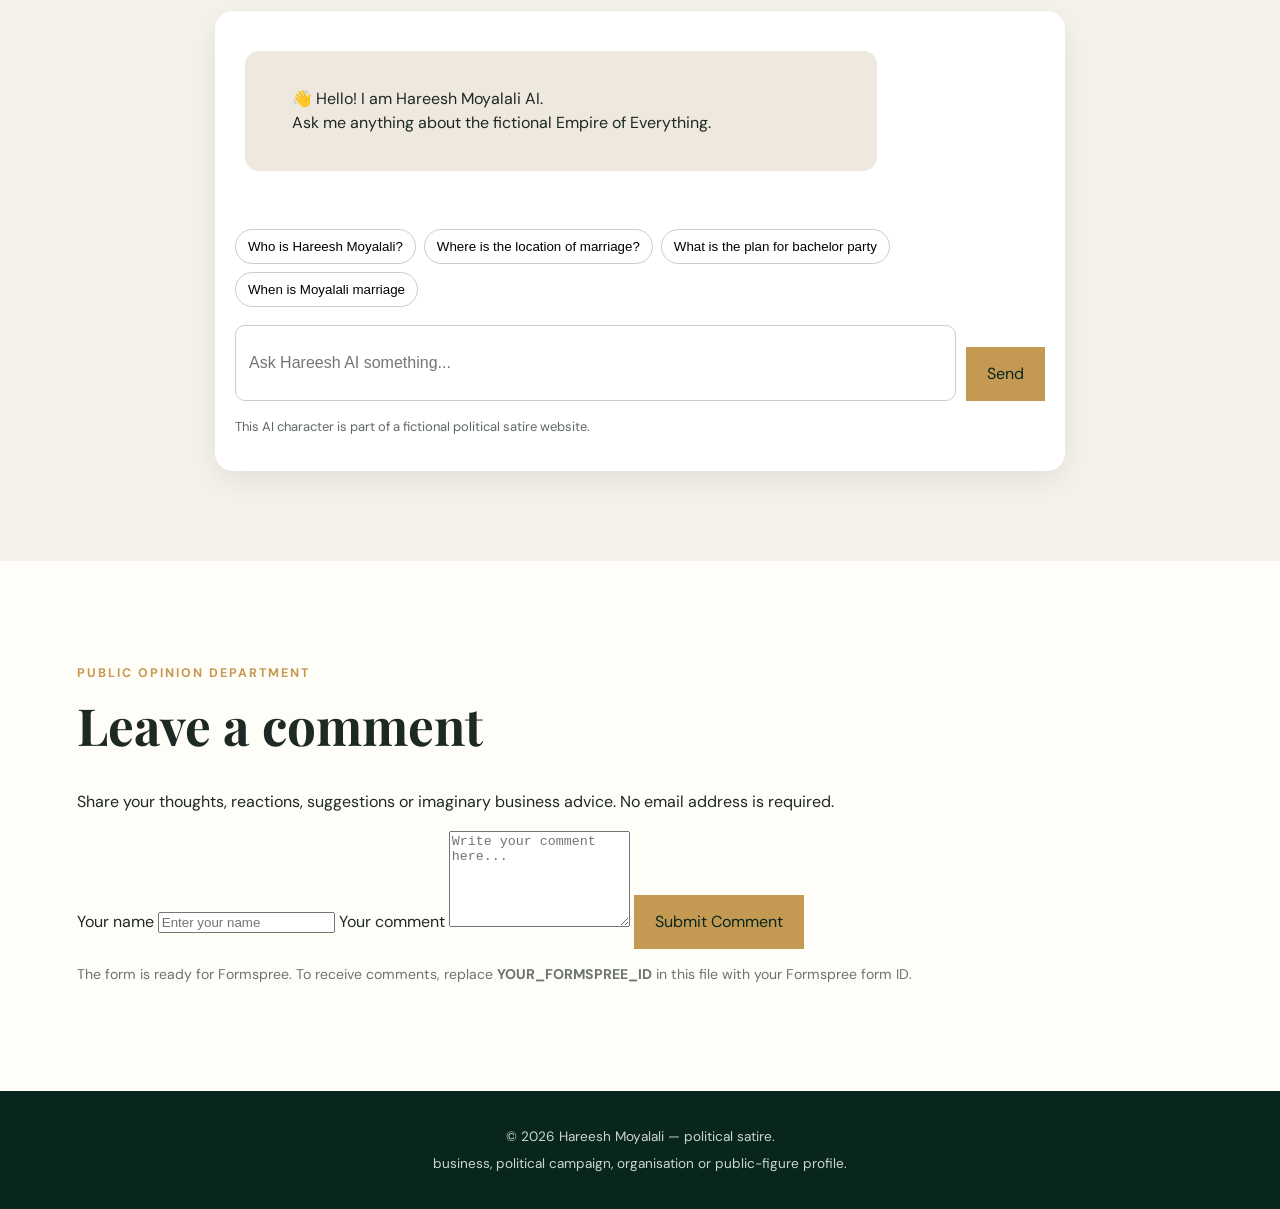
==== commit cbe5f91f: "Update button text for quick question" ====
--- a/index.html
+++ b/index.html
@@ -202,7 +202,7 @@
     </button>
 
     <button type="button" class="quick-question">
-        Tell me about the Empire
+        Where is the location of marriage?
     </button>
 
     <button type="button" class="quick-question">
--- a/style.css
+++ b/style.css
@@ -1,794 +1,254 @@
-/* =====================================================
-   HAREESH MOYALALI AI
-   COMPLETE WEBSITE STYLE
-===================================================== */
-
-* {
-    box-sizing: border-box;
-}
-
-html {
-    scroll-behavior: smooth;
-}
-
-body {
-    margin: 0;
-    padding: 0;
-
-    font-family:
-        Arial,
-        Helvetica,
-        sans-serif;
-
-    background: #f5f0e6;
-    color: #222;
-
-    min-height: 100vh;
-}
-
-
-/* =====================================================
-   HEADER
-===================================================== */
-
-.site-header {
+@import url('https://fonts.googleapis.com/css2?family=DM+Sans:wght@400;500;600;700&family=Playfair+Display:wght@600;700;800&display=swap');
+
+:root {
+  --green: #123c2d;
+  --deep-green: #08261d;
+  --cream: #f5efdf;
+  --gold: #c49a52;
+  --saffron: #d77a32;
+  --ink: #1d2924;
+  --muted: #6c746e;
+  --white: #fffdf7;
+}
+
+* { box-sizing: border-box; }
+html { scroll-behavior: smooth; }
+body { margin: 0; color: var(--ink); background: var(--cream); font-family: "DM Sans", sans-serif; line-height: 1.7; }
+.site-header { position: sticky; top: 0; z-index: 10; display: flex; align-items: center; justify-content: space-between; gap: 24px; padding: 16px 6%; background: rgba(8,38,29,.97); color: white; }
+.brand { display: flex; align-items: center; gap: 12px; }
+.brand-mark { display: grid; place-items: center; width: 46px; height: 46px; border: 1px solid var(--gold); color: var(--gold); font-weight: 800; letter-spacing: 1px; }
+.brand h1 { margin: 0; font-family: "Playfair Display", serif; font-size: 1.2rem; }
+.brand p { margin: 0; color: #d8dccc; font-size: .78rem; }
+.nav { display: flex; gap: 20px; }
+.nav a { color: white; text-decoration: none; font-size: .9rem; }
+.nav a:hover { color: var(--gold); }
+.menu-toggle { display: none; border: 1px solid var(--gold); background: transparent; color: white; padding: 8px 12px; font-size: 1.2rem; }
+.hero { min-height: 720px; display: grid; align-items: center; background: linear-gradient(90deg, rgba(8,38,29,.97), rgba(8,38,29,.78), rgba(8,38,29,.45)); color: white; }
+.hero-content { max-width: 820px; padding: 85px 6%; }
+.kicker { color: var(--gold); text-transform: uppercase; letter-spacing: 2px; font-size: .78rem; font-weight: 700; }
+.hero h2, .section-heading h2 { font-family: "Playfair Display", serif; line-height: 1.12; }
+.hero h2 { margin: 18px 0; font-size: clamp(3rem, 7vw, 6.5rem); }
+.hero-text { max-width: 620px; color: #e7eadf; font-size: 1.1rem; }
+.hero-photo { display: block; width: min(100%, 360px); max-height: 440px; object-fit: cover; object-position: center 28%; margin: 30px 0; border: 5px solid var(--gold); box-shadow: 0 12px 30px rgba(0,0,0,.3); }
+.button { display: inline-block; margin-top: 22px; padding: 12px 20px; background: var(--gold); color: var(--deep-green); text-decoration: none; font-weight: 800; border: 1px solid var(--gold); cursor: pointer; font: inherit; }
+.button:hover { background: transparent; color: var(--gold); }
+.section { padding: 90px 6%; }
+.section-heading { max-width: 800px; margin-bottom: 34px; }
+.section-heading h2 { margin: 8px 0 0; font-size: clamp(2.1rem, 4vw, 4rem); }
+.two-column { display: grid; grid-template-columns: 1.2fr .8fr; gap: 50px; align-items: start; }
+.quote-card { padding: 30px; background: var(--white); border-left: 5px solid var(--gold); box-shadow: 0 10px 30px rgba(18,60,45,.08); }
+.quote-card p { margin: 0 0 14px; font-family: "Playfair Display", serif; font-size: 1.45rem; line-height: 1.4; }
+.quote-card span { color: var(--muted); font-size: .9rem; }
+.section-dark { background: var(--green); color: white; }
+.cards, .belief-grid { display: grid; grid-template-columns: repeat(3, 1fr); gap: 22px; }
+.card { padding: 30px; border: 1px solid rgba(255,255,255,.2); background: rgba(255,255,255,.05); }
+.card-number { color: var(--gold); font-weight: 800; }
+.card h3, .belief h3 { font-family: "Playfair Display", serif; font-size: 1.6rem; }
+.modi-section { background: #f8e9d9; }
+.saffron-card { border-left-color: var(--saffron); }
+.satire-note { margin-top: 24px; padding: 18px; background: rgba(215,122,50,.12); border: 1px solid rgba(215,122,50,.4); font-size: .95rem; }
+.belief-grid { margin-top: 36px; }
+.belief { padding: 25px; background: rgba(255,255,255,.65); border-top: 4px solid var(--saffron); }
+.belief h3 { margin-top: 0; }
+.manifesto-box { max-width: 850px; padding: 35px; background: var(--white); border: 1px solid rgba(18,60,45,.12); }
+.manifesto-lead { font-weight: 700; }
+.manifesto-box li { margin: 10px 0; }
+.footnote, .form-note { color: var(--muted); font-size: .88rem; }
+.comments-section { background: #fffdf7; }
+.comment-form { max-width: 720px; display: grid; gap: 10px; margin-top: 28px; }
+.comment-form label { font-weight: 700; margin-top: 10px; }
+.comment-form input, .comment-form textarea { width: 100%; border: 1px solid #c8cfc7; background: white; color: var(--ink); padding: 13px 14px; font: inherit; border-radius: 0; }
+.comment-form input:focus, .comment-form textarea:focus { outline: 2px solid var(--gold); outline-offset: 2px; }
+.comment-form button { width: fit-content; }
+.site-footer { padding: 30px 6%; background: var(--deep-green); color: #cdd6cc; text-align: center; font-size: .85rem; }
+.site-footer p { margin: 4px 0; }
+
+@media (max-width: 800px) {
+  .site-header { flex-wrap: wrap; }
+  .menu-toggle { display: block; }
+  .nav { display: none; width: 100%; flex-direction: column; gap: 12px; padding-top: 10px; }
+  .nav.open { display: flex; }
+  .hero { min-height: 620px; }
+  .hero-content { padding: 70px 6%; }
+  .two-column, .cards, .belief-grid { grid-template-columns: 1fr; }
+  .section { padding: 65px 6%; }
+}
+
+/* ================================
+   AI CHATBOT
+================================ */
+
+.chatbot-section {
+  background: #f5f1eb;
+}
+
+.chatbot-box {
+  max-width: 850px;
+  margin: 30px auto 0;
+  background: white;
+  border-radius: 18px;
+  padding: 20px;
+  box-shadow: 0 10px 30px rgba(0,0,0,0.08);
+}
+
+.chat-messages {
+  min-height: 180px;
+  max-height: 420px;
+  overflow-y: auto;
+  padding: 10px;
+  margin-bottom: 18px;
+}
+
+.chat-message {
+  max-width: 80%;
+  padding: 12px 15px;
+  margin: 10px 0;
+  border-radius: 14px;
+  line-height: 1.5;
+  white-space: pre-wrap;
+}
+
+.chat-message.bot {
+  background: #eee8df;
+  margin-right: auto;
+}
+
+.chat-message.user {
+  background: #222;
+  color: white;
+  margin-left: auto;
+}
+
+.quick-questions {
+  display: flex;
+  flex-wrap: wrap;
+  gap: 8px;
+  margin-bottom: 18px;
+}
+
+.quick-question {
+  border: 1px solid #ccc;
+  background: white;
+  padding: 9px 12px;
+  border-radius: 20px;
+  cursor: pointer;
+}
+
+.quick-question:hover {
+  background: #eee;
+}
+
+.chat-form {
+  display: flex;
+  gap: 10px;
+}
+
+.chat-form input {
+  flex: 1;
+  padding: 13px;
+  border: 1px solid #ccc;
+  border-radius: 10px;
+  font-size: 16px;
+}
+
+.chatbot-note {
+  font-size: 13px;
+  opacity: 0.7;
+  margin-top: 15px;
+}
+
+@media (max-width: 600px) {
+  .chatbot-box {
+    padding: 14px;
+  }
+
+  .chat-message {
+    max-width: 90%;
+  }
+
+  .chat-form {
+    flex-direction: column;
+  }
+
+  .chat-form .button {
     width: 100%;
-
-    background: #0c3328;
-
-    color: white;
-
-    border-bottom: 1px solid #c9a253;
-}
-
-
-.header-inner {
-    max-width: 1200px;
-
-    margin: 0 auto;
-
-    min-height: 110px;
-
-    padding: 18px 30px;
-
-    display: flex;
-
-    align-items: center;
-
-    justify-content: space-between;
-
-    gap: 20px;
-}
-
-
-/* =====================================================
-   BRAND
-===================================================== */
-
-.brand {
-    display: flex;
-
-    align-items: center;
-
-    gap: 16px;
-
-    text-decoration: none;
-
-    color: white;
-}
-
-
-.brand:hover {
-    text-decoration: none;
-
-    color: white;
-}
-
-
-.brand-logo {
-    width: 78px;
-
-    height: 78px;
-
-    border: 1px solid #c9a253;
-
-    display: flex;
-
-    align-items: center;
-
-    justify-content: center;
-
-    color: #c9a253;
-
-    font-size: 28px;
-
-    font-weight: bold;
-
-    flex-shrink: 0;
-}
-
-
-.brand-text h1 {
-    margin: 0;
-
-    font-family:
-        Georgia,
-        "Times New Roman",
-        serif;
-
-    font-size: 32px;
-
-    line-height: 1.1;
-
-    color: #ffffff;
-}
-
-
-.brand-text p {
-    margin: 8px 0 0;
-
-    font-size: 18px;
-
-    color: #e7e2d8;
-}
-
-
-/* =====================================================
-   NAVIGATION
-===================================================== */
-
-.nav {
-    display: flex;
-
-    align-items: center;
-
-    gap: 28px;
-}
-
-
-.nav a {
-    color: white;
-
-    text-decoration: none;
-
-    font-size: 16px;
-
-    font-weight: 500;
-}
-
-
-.nav a:hover {
-    color: #c9a253;
-
-    text-decoration: none;
-}
-
-
-/* =====================================================
-   MENU BUTTON
-===================================================== */
-
-.menu-toggle {
-    display: none;
-
-    width: 72px;
-
-    height: 58px;
-
-    background: transparent;
-
-    border: 1px solid #c9a253;
-
-    color: white;
-
-    font-size: 34px;
-
-    line-height: 1;
-
-    cursor: pointer;
-}
-
-
-/* =====================================================
-   MAIN
-===================================================== */
-
-main {
+  }
+
+  .quick-question {
     width: 100%;
-}
-
-
-/* =====================================================
-   AI SECTION
-===================================================== */
-
-.ai-section {
-    width: 100%;
-
-    min-height: calc(100vh - 110px);
-
-    padding: 40px 20px 70px;
-
-    display: flex;
-
-    justify-content: center;
-
-    align-items: flex-start;
-}
-
-
-/* =====================================================
-   AI CARD
-===================================================== */
-
-.ai-card {
-    width: 100%;
-
-    max-width: 850px;
-
-    background: #ffffff;
-
-    border-radius: 30px;
-
-    padding: 48px 40px;
-
-    box-shadow:
-        0 12px 40px
-        rgba(0, 0, 0, 0.08);
-}
-
-
-/* =====================================================
-   INTRO
-===================================================== */
-
-.ai-intro {
-    background: #eee8dc;
-
-    border-radius: 24px;
-
-    padding: 38px 30px;
-
-    text-align: center;
-
-    margin-bottom: 30px;
-}
-
-
-.ai-intro h2 {
-    margin: 0 0 22px;
-
-    font-size: 30px;
-
-    line-height: 1.4;
-
-    font-weight: 500;
-
-    color: #222;
-}
-
-
-.ai-intro p {
-    margin: 0;
-
-    font-size: 23px;
-
-    line-height: 1.6;
-
-    color: #333;
-}
-
-
-/* =====================================================
-   CHAT MESSAGES
-===================================================== */
-
-.chat-messages {
-    width: 100%;
-
-    max-height: 420px;
-
-    overflow-y: auto;
-
-    margin-bottom: 24px;
-
-    padding: 4px;
-}
-
-
-.chat-message {
-    max-width: 85%;
-
-    padding: 15px 18px;
-
-    margin: 12px 0;
-
-    border-radius: 18px;
-
-    font-size: 17px;
-
-    line-height: 1.6;
-
-    word-wrap: break-word;
-}
-
-
-.chat-message.bot {
-    background: #eee8dc;
-
-    color: #222;
-
-    margin-right: auto;
-}
-
-
-.chat-message.user {
-    background: #0c3328;
-
-    color: white;
-
-    margin-left: auto;
-}
-
-
-/* =====================================================
-   LINKS INSIDE CHAT
-===================================================== */
-
-.chat-message a {
-    color: #0c5c4a;
-
-    text-decoration: underline;
-
-    font-weight: 600;
-}
-
-
-.chat-message a:hover {
-    color: #c08c35;
-}
-
-
-/* =====================================================
-   QUICK QUESTIONS
-===================================================== */
-
-.quick-questions {
-    width: 100%;
-
-    display: flex;
-
-    flex-direction: column;
-
-    gap: 12px;
-
-    margin-bottom: 25px;
-}
-
-
-.quick-question {
-    width: 100%;
-
-    min-height: 58px;
-
-    padding: 12px 20px;
-
-    background: #ffffff;
-
-    border: 1px solid #c9c9c9;
-
-    border-radius: 30px;
-
-    color: #222;
-
-    font-size: 18px;
-
-    cursor: pointer;
-
-    transition:
-        background 0.2s ease,
-        border-color 0.2s ease,
-        transform 0.2s ease;
-}
-
-
-.quick-question:hover {
-    background: #f3eee5;
-
-    border-color: #c9a253;
-}
-
-
-.quick-question:active {
-    transform: scale(0.99);
-}
-
-
-/* =====================================================
-   CHAT FORM
-===================================================== */
-
-.chat-form {
-    width: 100%;
-
-    display: flex;
-
-    flex-direction: column;
-
-    gap: 14px;
-}
-
-
-#chat-input {
-    width: 100%;
-
-    min-height: 72px;
-
-    padding: 18px 22px;
-
-    border: 1px solid #c8c8c8;
-
-    border-radius: 16px;
-
-    background: #ffffff;
-
-    color: #222;
-
-    font-family: inherit;
-
-    font-size: 20px;
-
-    outline: none;
-}
-
-
-#chat-input:focus {
-    border-color: #c9a253;
-
-    box-shadow:
-        0 0 0 2px
-        rgba(201, 162, 83, 0.15);
-}
-
-
-#chat-input::placeholder {
-    color: #777;
-}
-
-
-/* =====================================================
-   SEND BUTTON
-===================================================== */
-
-#send-button {
-    width: 100%;
-
-    min-height: 70px;
-
-    border: none;
-
-    background: #c9a253;
-
-    color: #102c24;
-
-    font-size: 22px;
-
-    font-weight: 500;
-
-    cursor: pointer;
-
-    border-radius: 0;
-
-    transition:
-        background 0.2s ease,
-        transform 0.2s ease;
-}
-
-
-#send-button:hover {
-    background: #b99143;
-}
-
-
-#send-button:active {
-    transform: scale(0.99);
-}
-
-
-#send-button:disabled {
-    opacity: 0.65;
-
-    cursor: wait;
-}
-
-
-/* =====================================================
-   DISCLAIMER
-===================================================== */
-
-.ai-disclaimer {
-    margin: 28px 0 0;
-
-    color: #777;
-
-    font-size: 17px;
-
-    line-height: 1.7;
-}
-
-
-/* =====================================================
-   FOOTER
-===================================================== */
-
-footer {
-    width: 100%;
-
-    padding: 25px 20px;
-
-    text-align: center;
-
-    background: #0c3328;
-
-    color: #ddd;
-}
-
-
-footer p {
-    margin: 0;
-
-    font-size: 15px;
-}
-
-
-/* =====================================================
-   MOBILE
-===================================================== */
-
-@media (max-width: 768px) {
-
-    .header-inner {
-        min-height: 115px;
-
-        padding: 16px 20px;
-
-        position: relative;
-    }
-
-
-    .brand {
-        gap: 12px;
-
-        align-items: center;
-    }
-
-
-    .brand-logo {
-        width: 70px;
-
-        height: 70px;
-
-        font-size: 24px;
-    }
-
-
-    .brand-text h1 {
-        font-size: 25px;
-    }
-
-
-    .brand-text p {
-        margin-top: 6px;
-
-        font-size: 16px;
-    }
-
-
-    .menu-toggle {
-        display: flex;
-
-        align-items: center;
-
-        justify-content: center;
-    }
-
-
-    .nav {
-        display: none;
-
-        position: absolute;
-
-        top: 100%;
-
-        right: 20px;
-
-        width: 200px;
-
-        padding: 18px;
-
-        background: #0c3328;
-
-        border: 1px solid #c9a253;
-
-        flex-direction: column;
-
-        align-items: stretch;
-
-        gap: 0;
-
-        z-index: 1000;
-    }
-
-
-    .nav.open {
-        display: flex;
-    }
-
-
-    .nav a {
-        display: block;
-
-        padding: 14px 8px;
-
-        border-bottom: 1px solid
-            rgba(201, 162, 83, 0.3);
-    }
-
-
-    .nav a:last-child {
-        border-bottom: none;
-    }
-
-
-    .ai-section {
-        padding: 28px 14px 50px;
-    }
-
-
-    .ai-card {
-        padding: 30px 16px;
-
-        border-radius: 24px;
-    }
-
-
-    .ai-intro {
-        padding: 30px 18px;
-
-        border-radius: 22px;
-    }
-
-
-    .ai-intro h2 {
-        font-size: 27px;
-
-        line-height: 1.45;
-    }
-
-
-    .ai-intro p {
-        font-size: 20px;
-
-        line-height: 1.6;
-    }
-
-
-    .chat-message {
-        max-width: 90%;
-
-        font-size: 16px;
-    }
-
-
-    .quick-question {
-        min-height: 58px;
-
-        font-size: 17px;
-
-        padding: 12px 14px;
-    }
-
-
-    #chat-input {
-        min-height: 72px;
-
-        font-size: 19px;
-    }
-
-
-    #send-button {
-        min-height: 68px;
-
-        font-size: 21px;
-    }
-
-}
-
-
-/* =====================================================
-   SMALL PHONES
-===================================================== */
-
-@media (max-width: 480px) {
-
-    .header-inner {
-        padding: 14px 16px;
-    }
-
-
-    .brand-logo {
-        width: 60px;
-
-        height: 60px;
-
-        font-size: 22px;
-    }
-
-
-    .brand-text h1 {
-        font-size: 22px;
-    }
-
-
-    .brand-text p {
-        font-size: 14px;
-    }
-
-
-    .menu-toggle {
-        width: 62px;
-
-        height: 56px;
-
-        font-size: 30px;
-    }
-
-
-    .ai-card {
-        padding: 22px 12px;
-    }
-
-
-    .ai-intro {
-        padding: 25px 15px;
-    }
-
-
-    .ai-intro h2 {
-        font-size: 24px;
-    }
-
-
-    .ai-intro p {
-        font-size: 18px;
-    }
-
-
-    .quick-question {
-        font-size: 16px;
-    }
-
-}
-
-
-/* =====================================================
-   ACCESSIBILITY
-===================================================== */
-
-button:focus-visible,
-input:focus-visible,
-a:focus-visible {
-    outline: 3px solid #c9a253;
-
-    outline-offset: 3px;
-}
-
-
-/* =====================================================
-   PREVENT HORIZONTAL SCROLL
-===================================================== */
-
-html,
-body {
-    overflow-x: hidden;
-}
+  }
+}
+/* ================================
+   CONTACT DROPDOWN MENU
+================================ */
+
+.dropdown {
+  position: relative;
+  display: inline-block;
+}
+
+.dropdown-btn {
+  background: transparent;
+  border: none;
+  color: white;
+  font-family: inherit;
+  font-size: 0.9rem;
+  cursor: pointer;
+  padding: 0;
+}
+
+.dropdown-btn:hover {
+  color: var(--gold);
+}
+
+.dropdown-content {
+  display: none;
+  position: absolute;
+  right: 0;
+  top: 100%;
+  background-color: var(--deep-green);
+  border: 1px solid var(--gold);
+  min-width: 190px;
+  box-shadow: 0px 8px 16px rgba(0,0,0,0.4);
+  border-radius: 6px;
+  z-index: 1000;
+  padding: 10px;
+  margin-top: 8px;
+}
+
+/* Reveal dropdown when hovering over container */
+.dropdown:hover .dropdown-content,
+.dropdown:focus-within .dropdown-content {
+  display: block;
+}
+
+.dropdown-item {
+  padding: 6px 8px;
+  text-align: left;
+}
+
+.dropdown-item + .dropdown-item {
+  border-top: 1px solid rgba(255,255,255,0.1);
+  margin-top: 6px;
+  padding-top: 10px;
+}
+
+.dropdown-item strong {
+  display: block;
+  font-size: 0.75rem;
+  color: var(--gold);
+  text-transform: uppercase;
+  letter-spacing: 0.5px;
+}
+
+.dropdown-item a {
+  color: white !important;
+  text-decoration: none;
+  font-size: 0.88rem;
+  display: block;
+  margin-top: 2px;
+}
+
+.dropdown-item a:hover {
+  color: var(--gold) !important;
+}
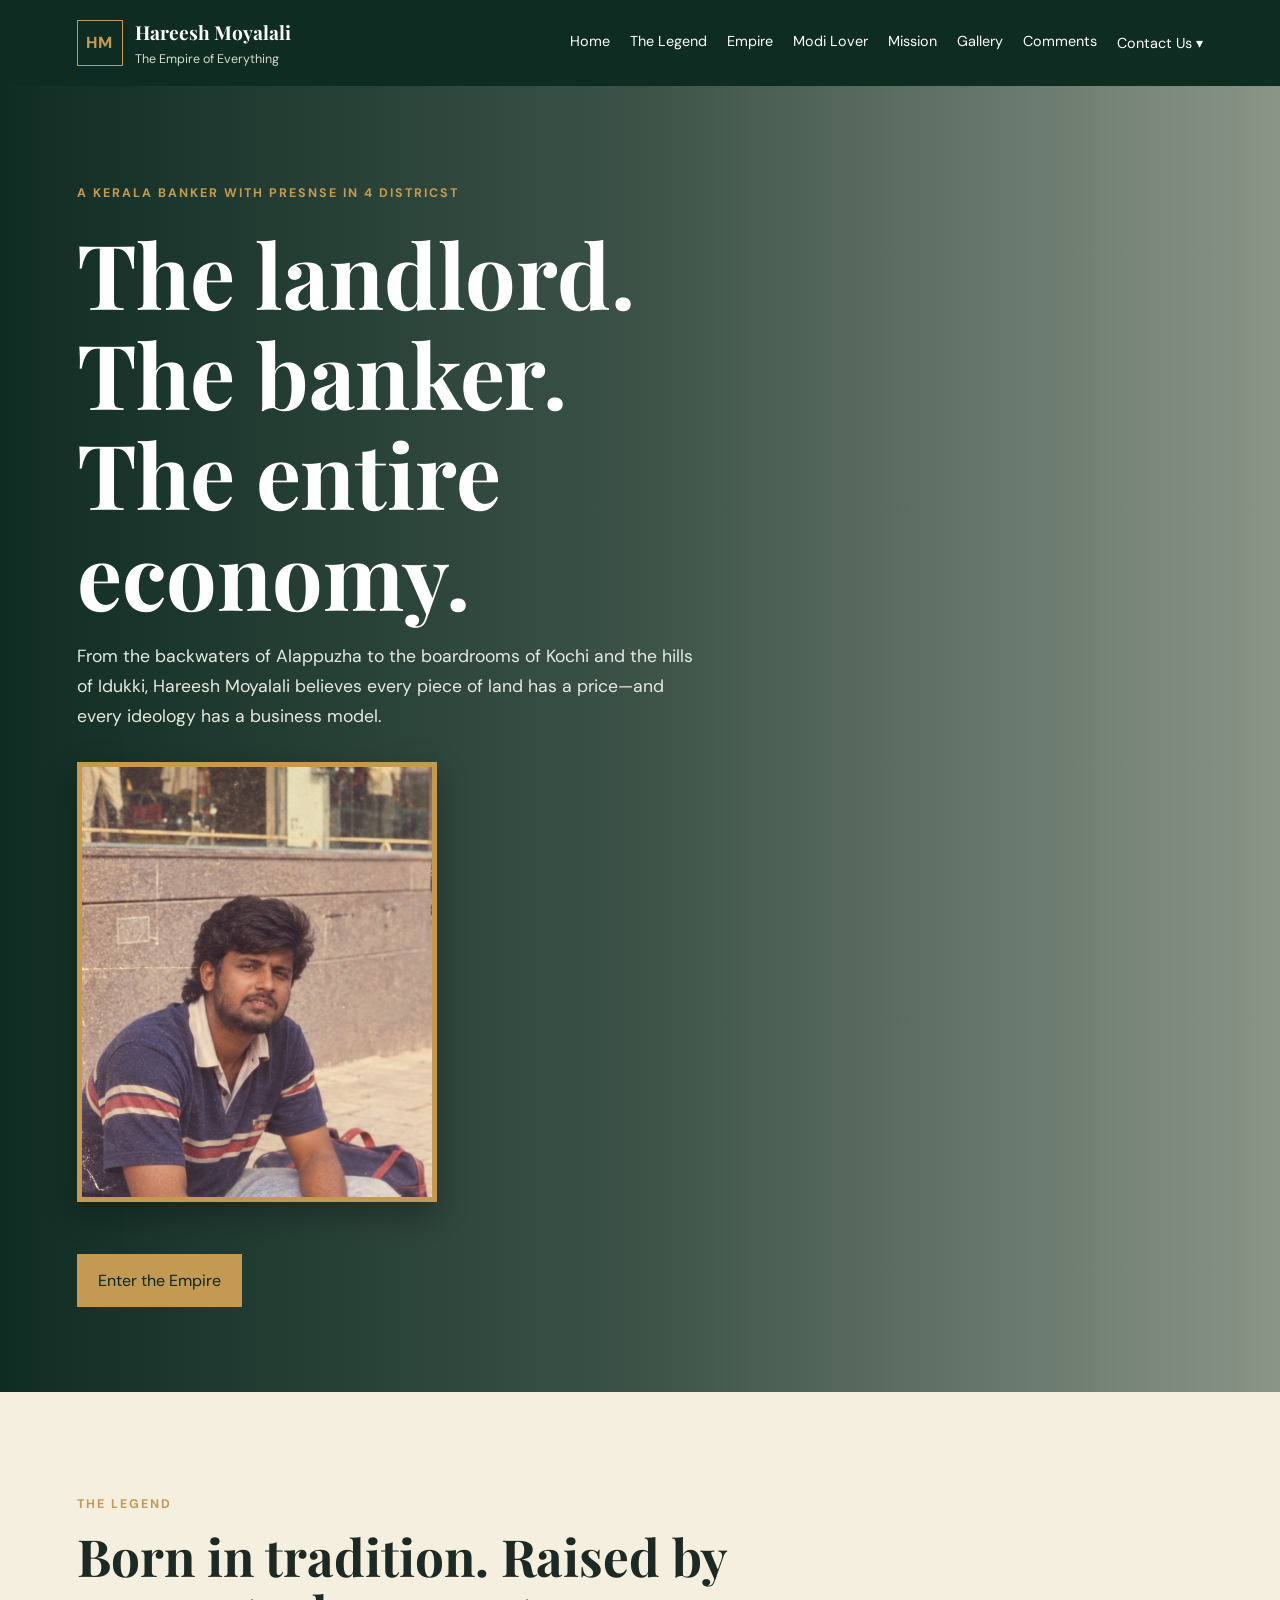
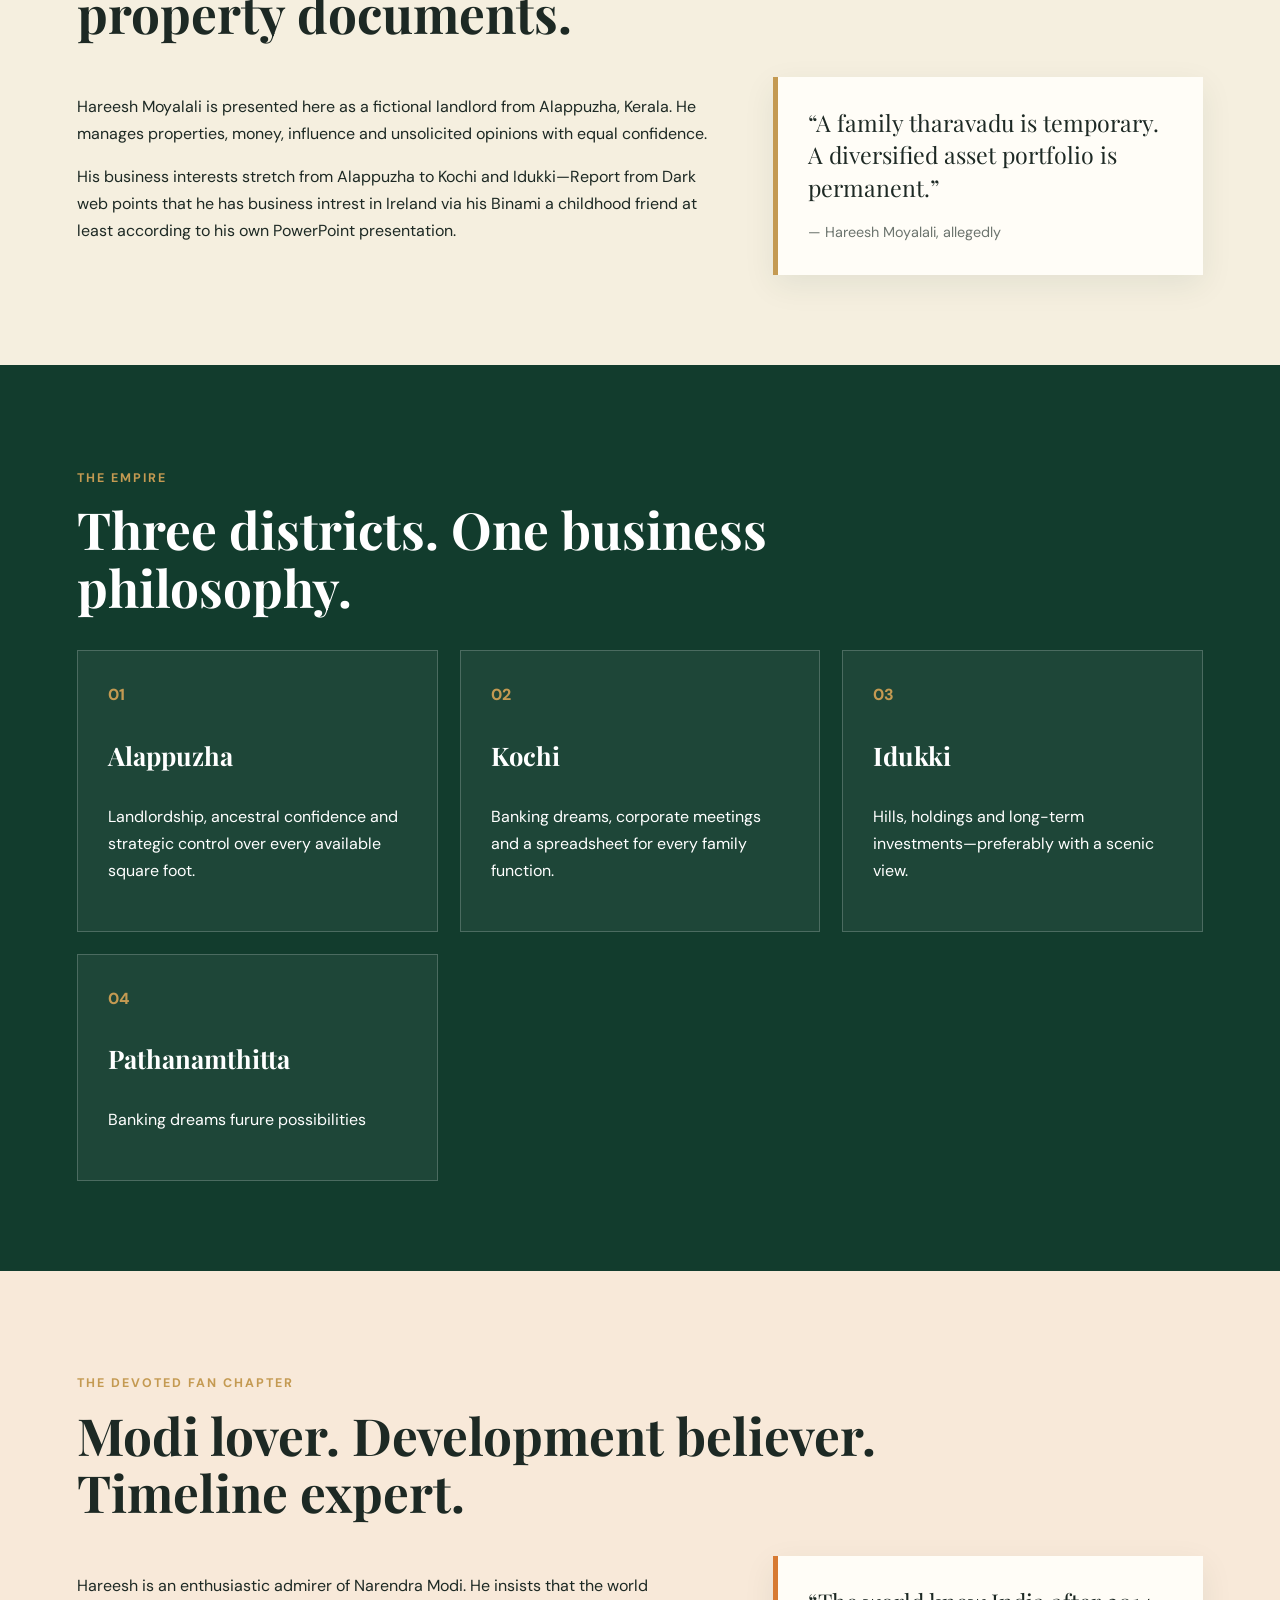
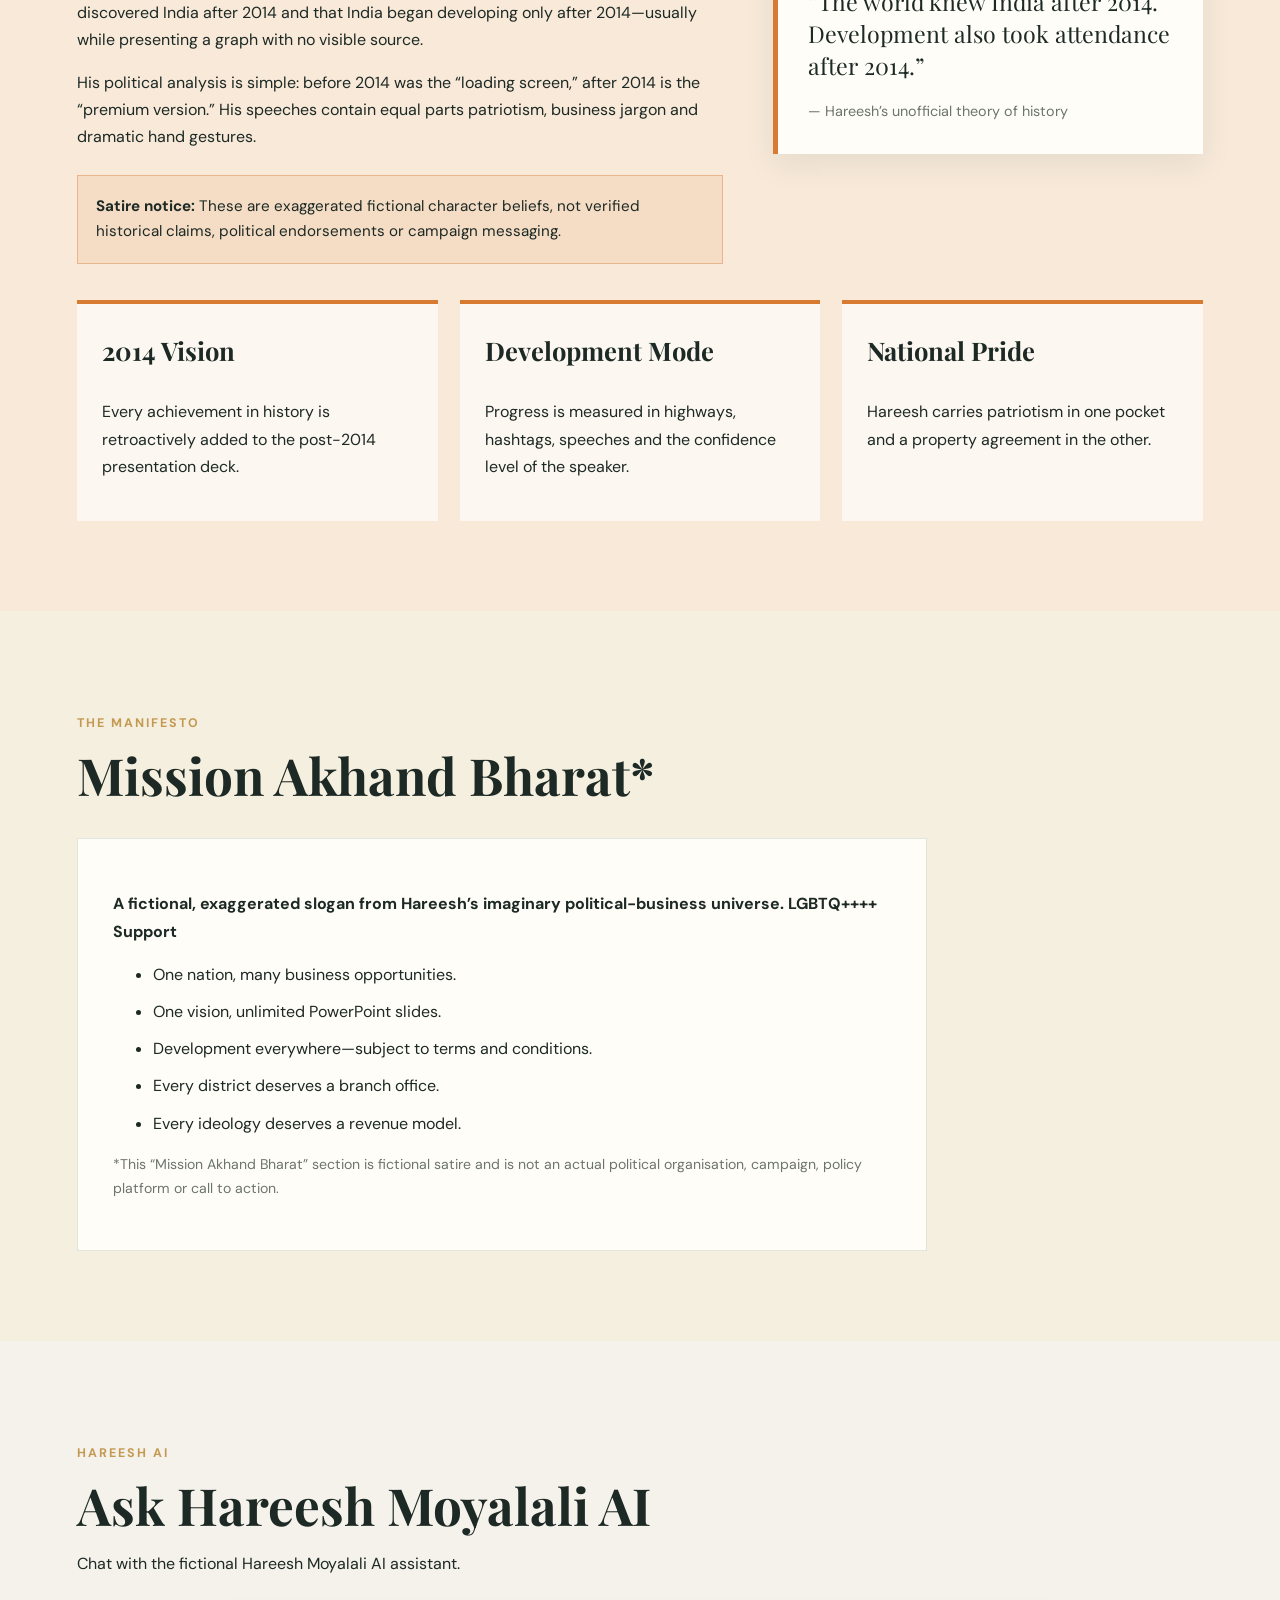
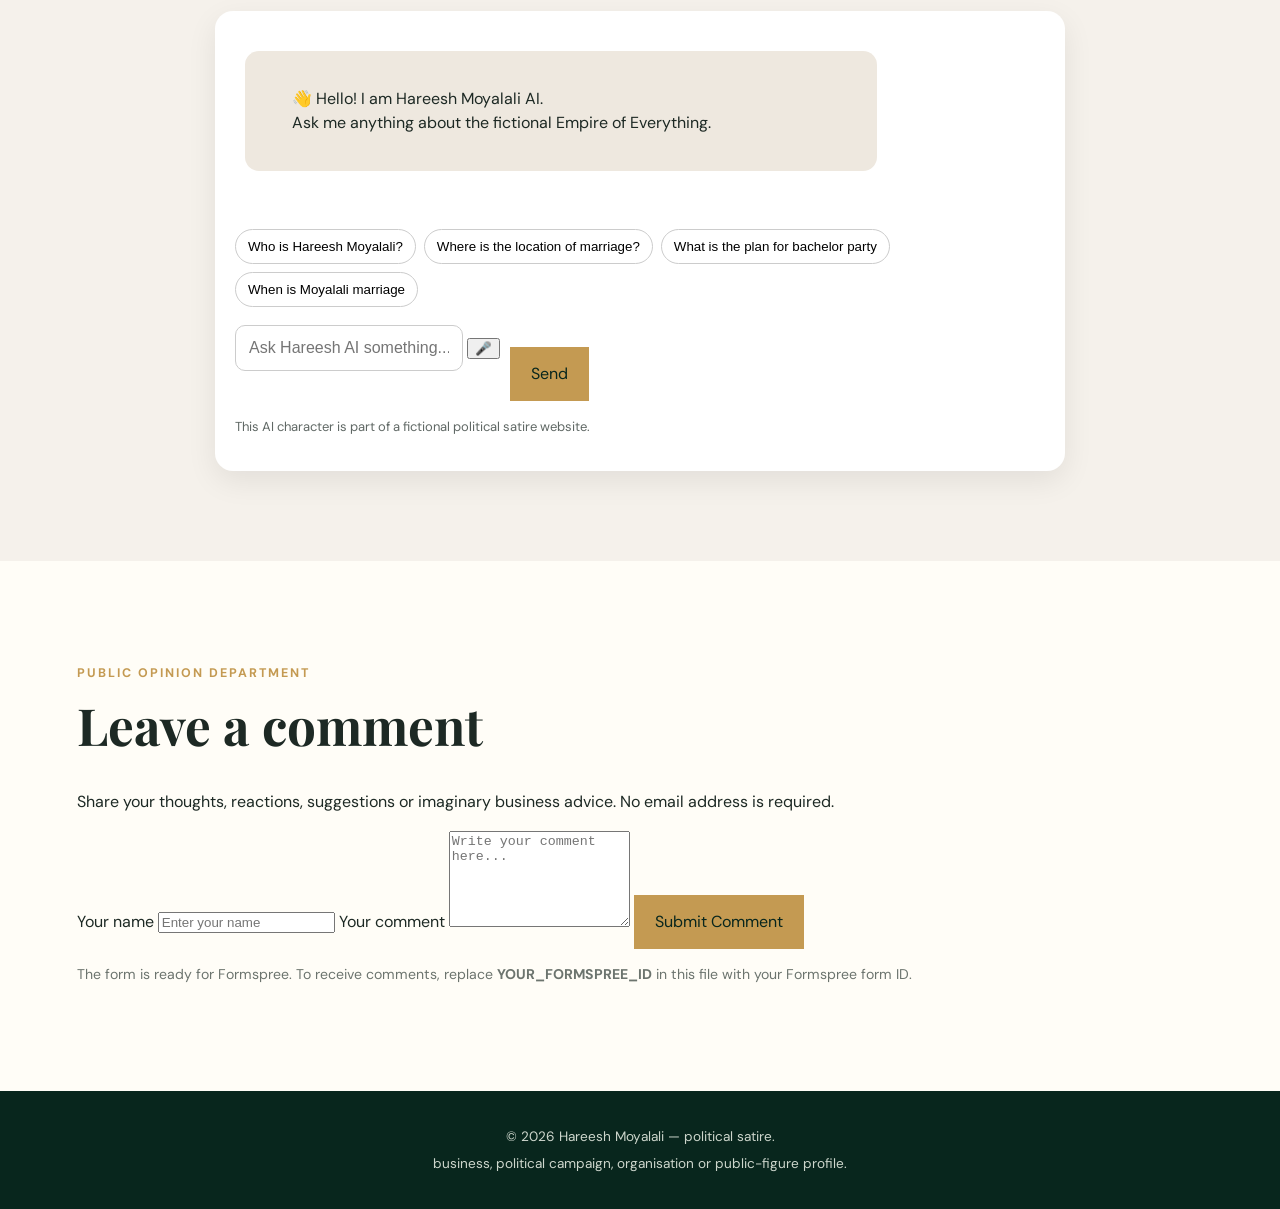
==== commit 75d96bd4: "Enhance chat form with voice input button Added a voice input button to the chat form." ====
--- a/index.html
+++ b/index.html
@@ -217,13 +217,26 @@
 
     <form id="chat-form" class="chat-form">
 
-      <input
+    <div class="input-row">
+
+    <input
         id="chat-input"
         type="text"
         placeholder="Ask Hareesh AI something..."
         autocomplete="off"
         required
-      >
+    >
+
+    <button
+        type="button"
+        id="voice-button"
+        aria-label="Ask by voice"
+        title="Ask by voice"
+    >
+        🎤
+    </button>
+
+    </div>
 
       <button type="submit" class="button">
         Send
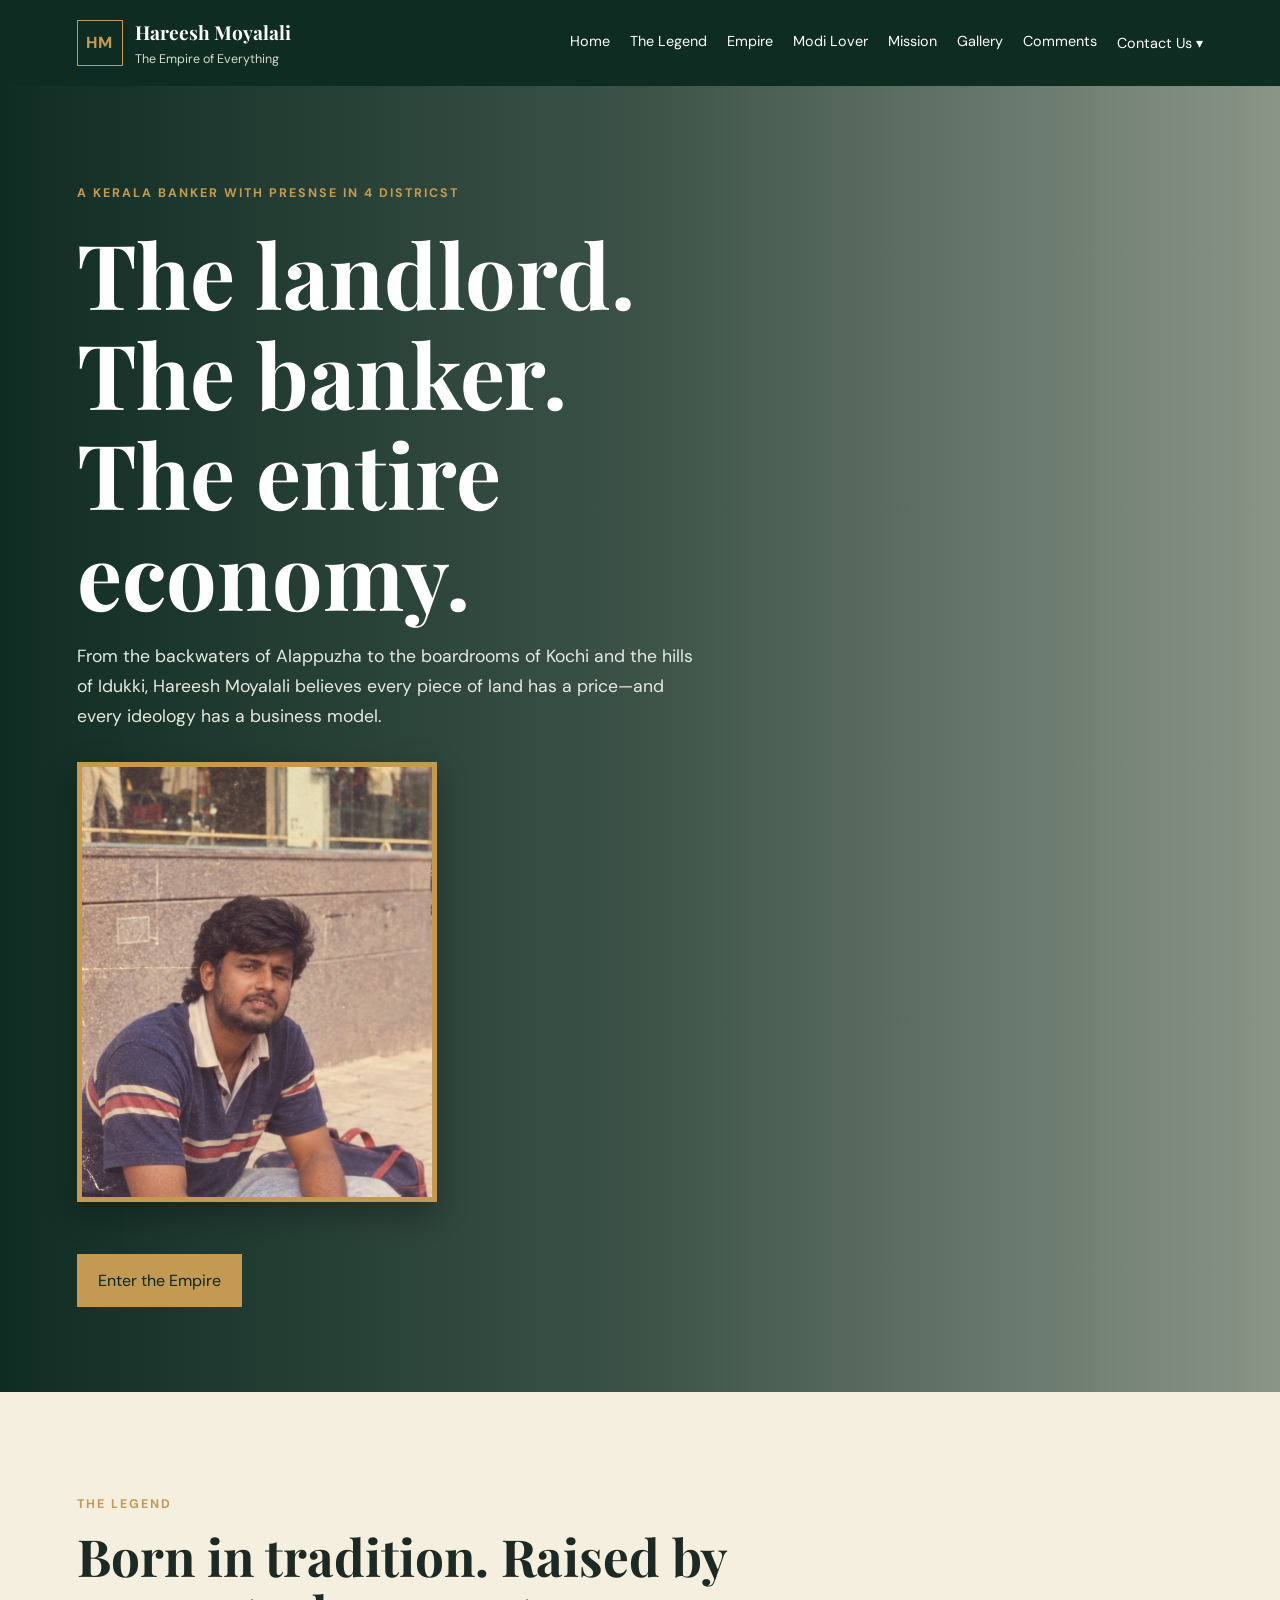
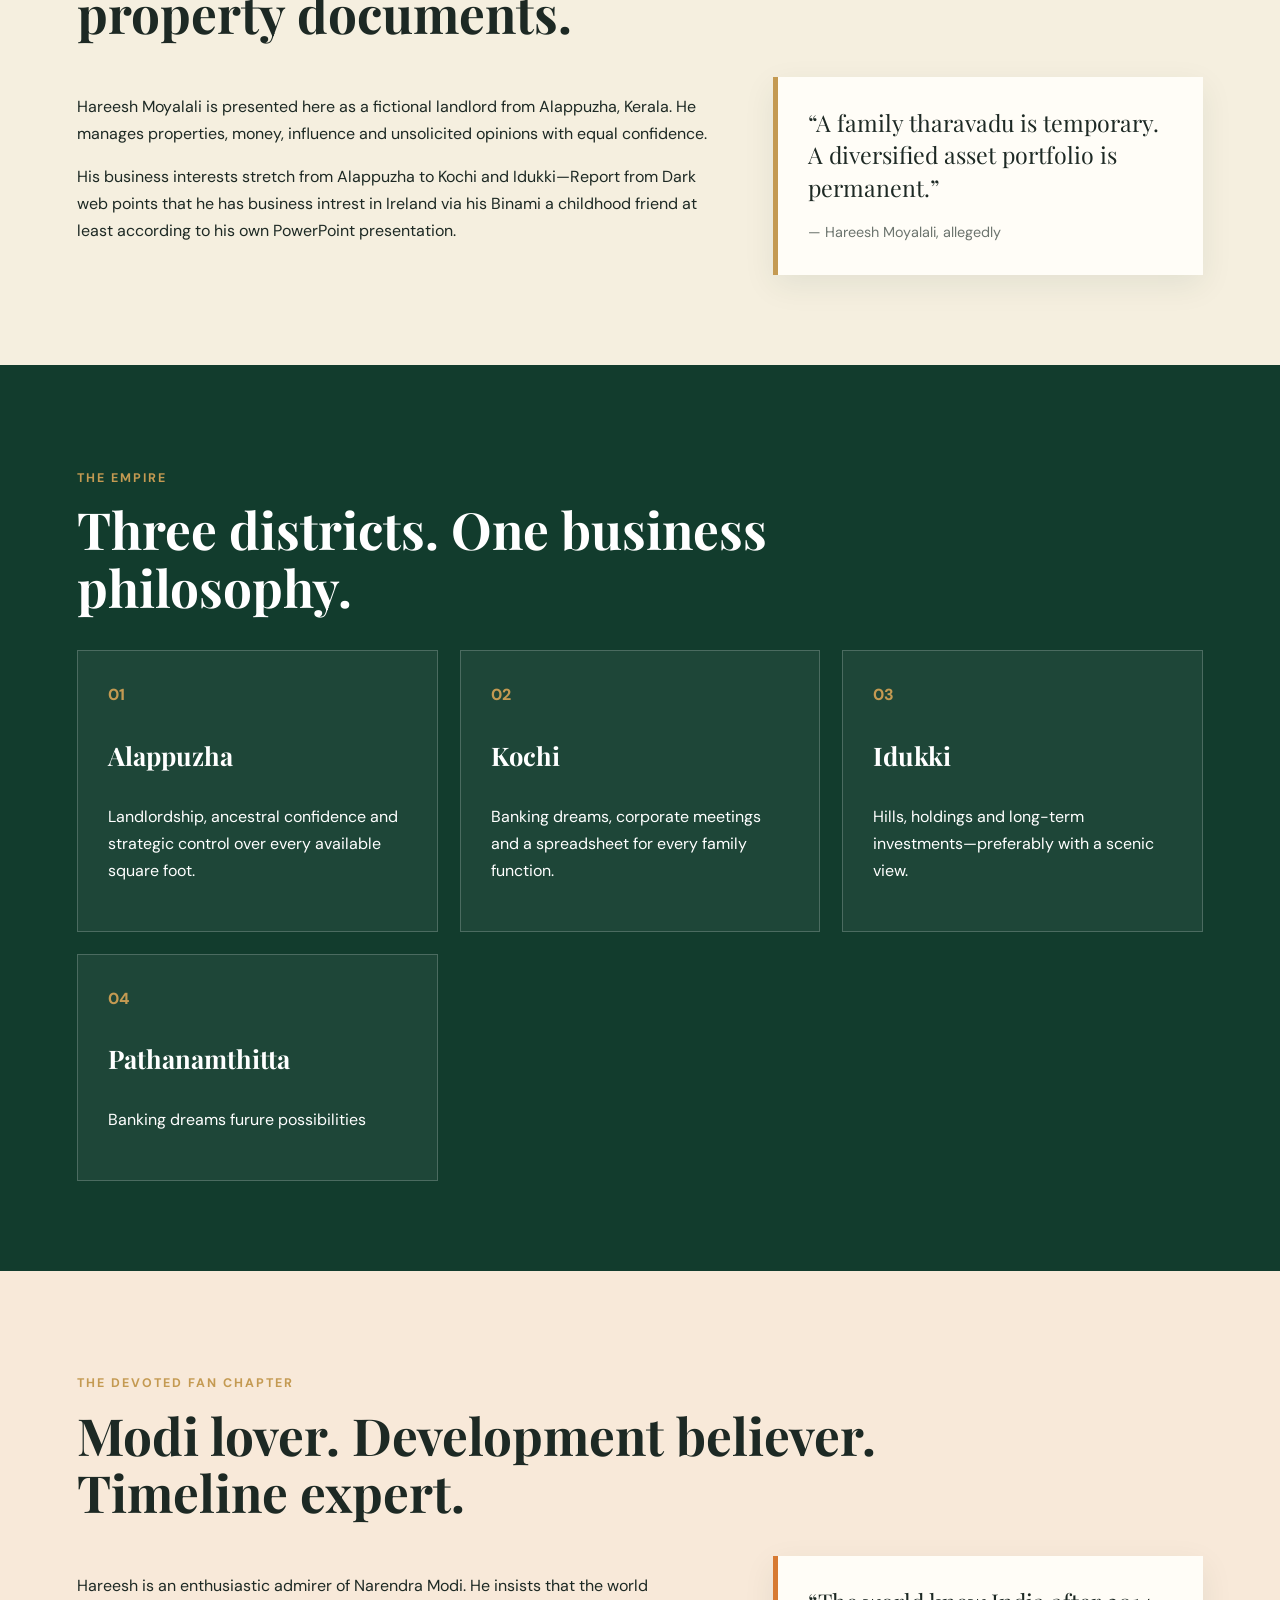
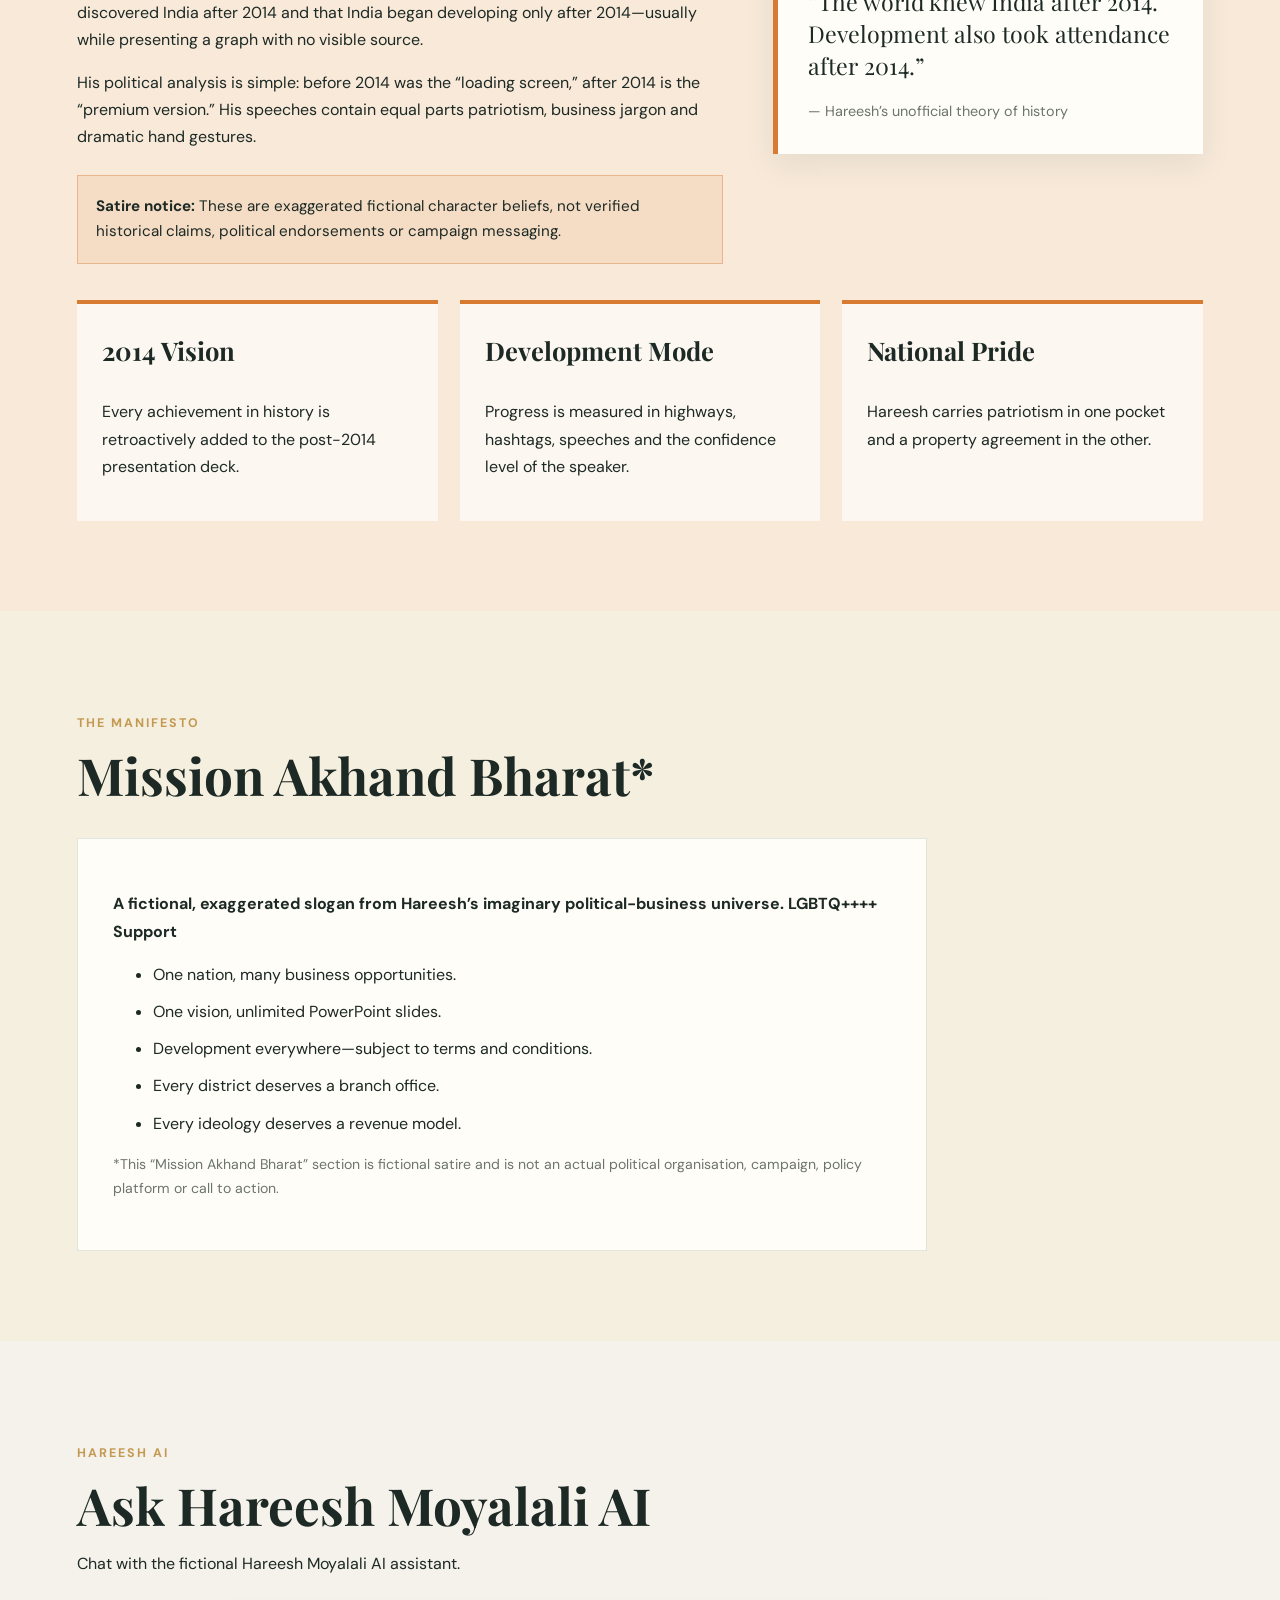
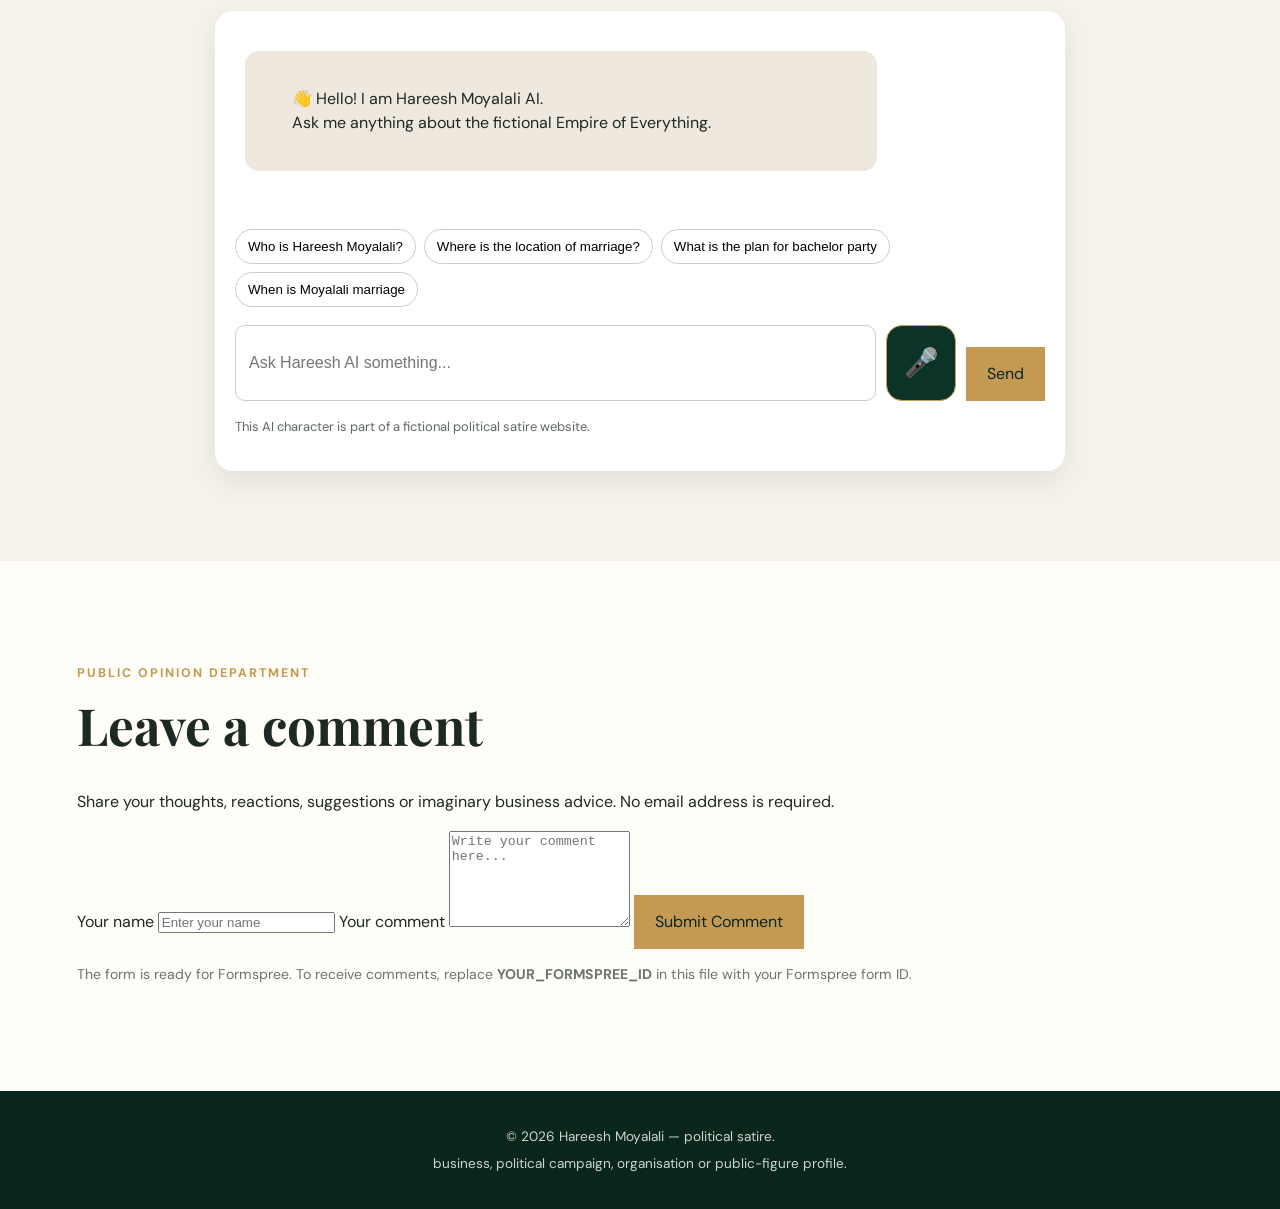
==== commit 11e04a27: "Update script.js version in index.html" ====
--- a/index.html
+++ b/index.html
@@ -285,7 +285,7 @@
     <p> business, political campaign, organisation or public-figure profile.</p>
   </footer>
 
-<script src="script.js?v=4"></script>
+<script src="script.js?v=20260926-2"></script>
 </body>
   
 </html>
--- a/style.css
+++ b/style.css
@@ -252,3 +252,58 @@
 .dropdown-item a:hover {
   color: var(--gold) !important;
 }
+/* =====================================================
+   VOICE INPUT BUTTON
+===================================================== */
+
+.input-row {
+    width: 100%;
+    display: flex;
+    align-items: stretch;
+    gap: 10px;
+}
+
+.input-row #chat-input {
+    flex: 1;
+}
+
+#voice-button {
+    width: 70px;
+    min-width: 70px;
+
+    border: 1px solid #c9a253;
+    border-radius: 16px;
+
+    background: #0c3328;
+    color: white;
+
+    font-size: 28px;
+    cursor: pointer;
+
+    transition:
+        background 0.2s ease,
+        transform 0.2s ease;
+}
+
+#voice-button:hover {
+    background: #14513f;
+}
+
+#voice-button:active {
+    transform: scale(0.96);
+}
+
+#voice-button.listening {
+    background: #a33a3a;
+    border-color: #a33a3a;
+}
+
+@media (max-width: 480px) {
+
+    #voice-button {
+        width: 62px;
+        min-width: 62px;
+        font-size: 25px;
+    }
+
+}
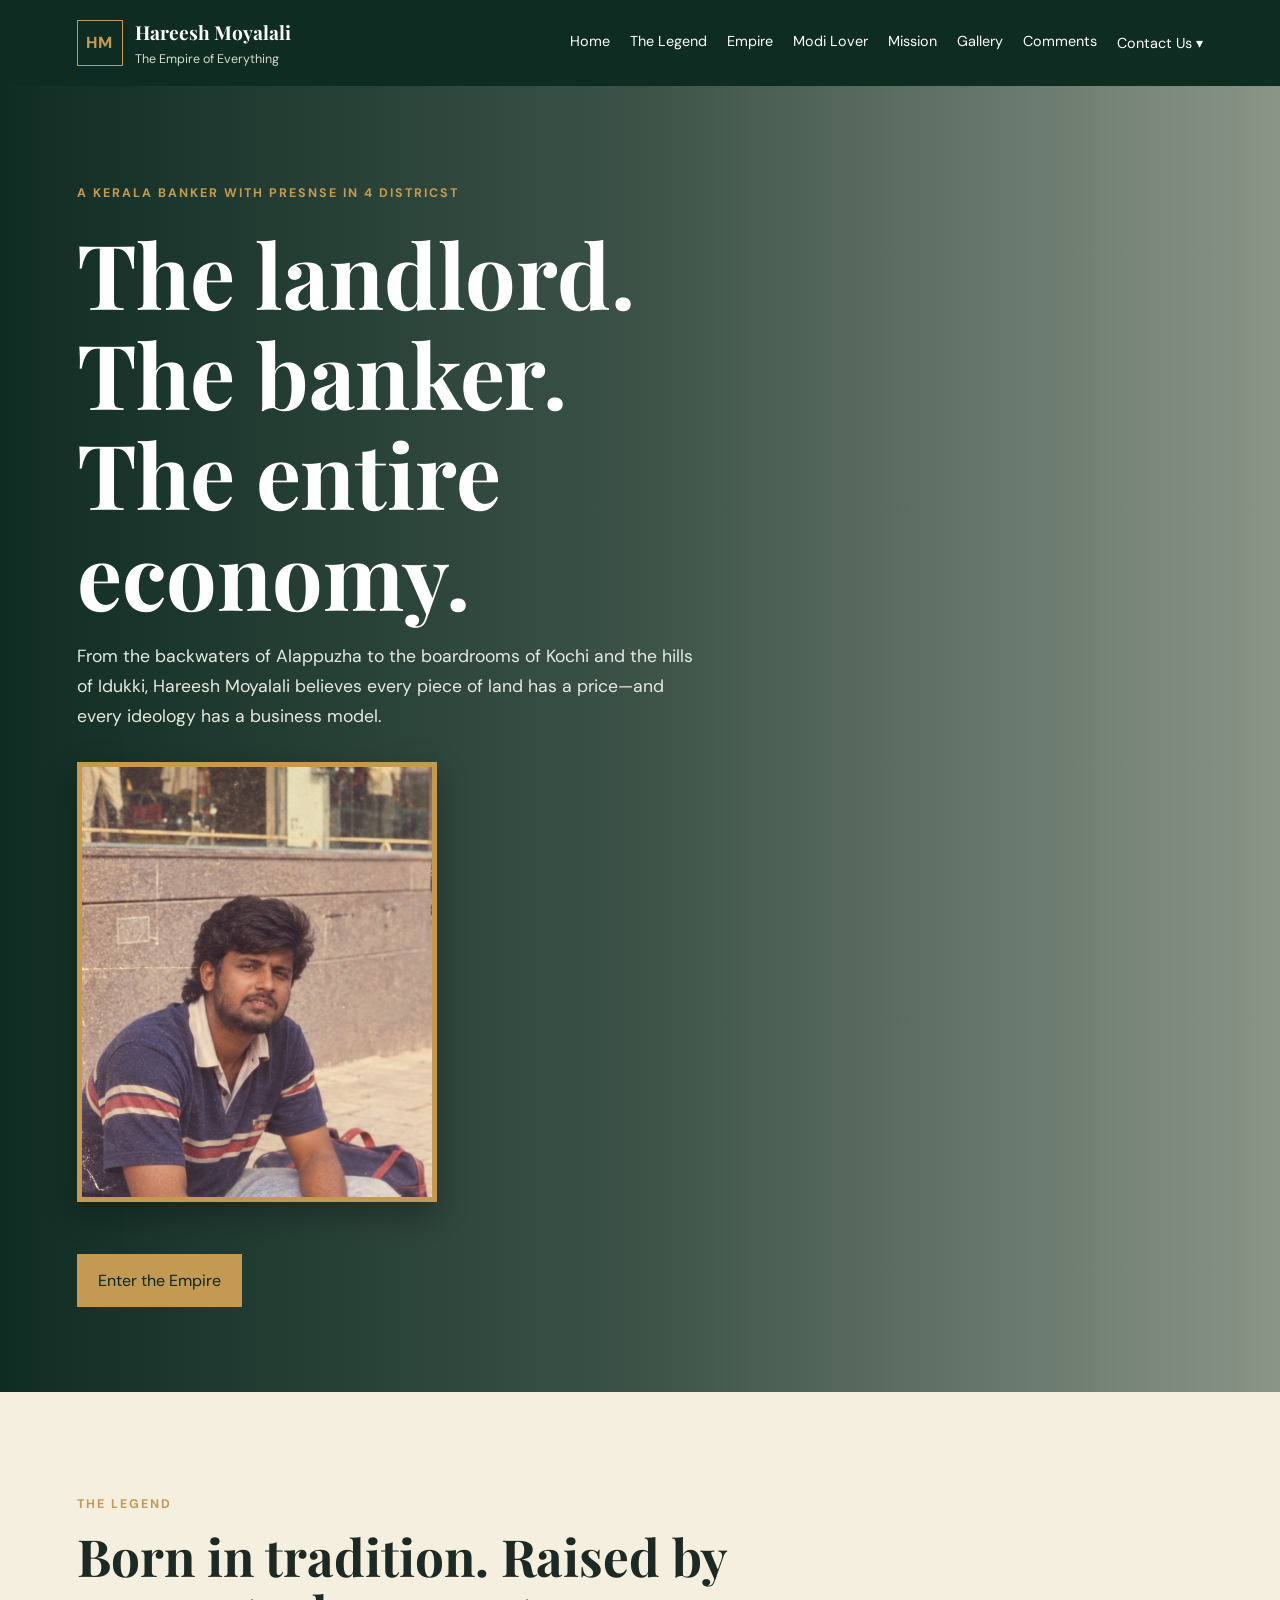
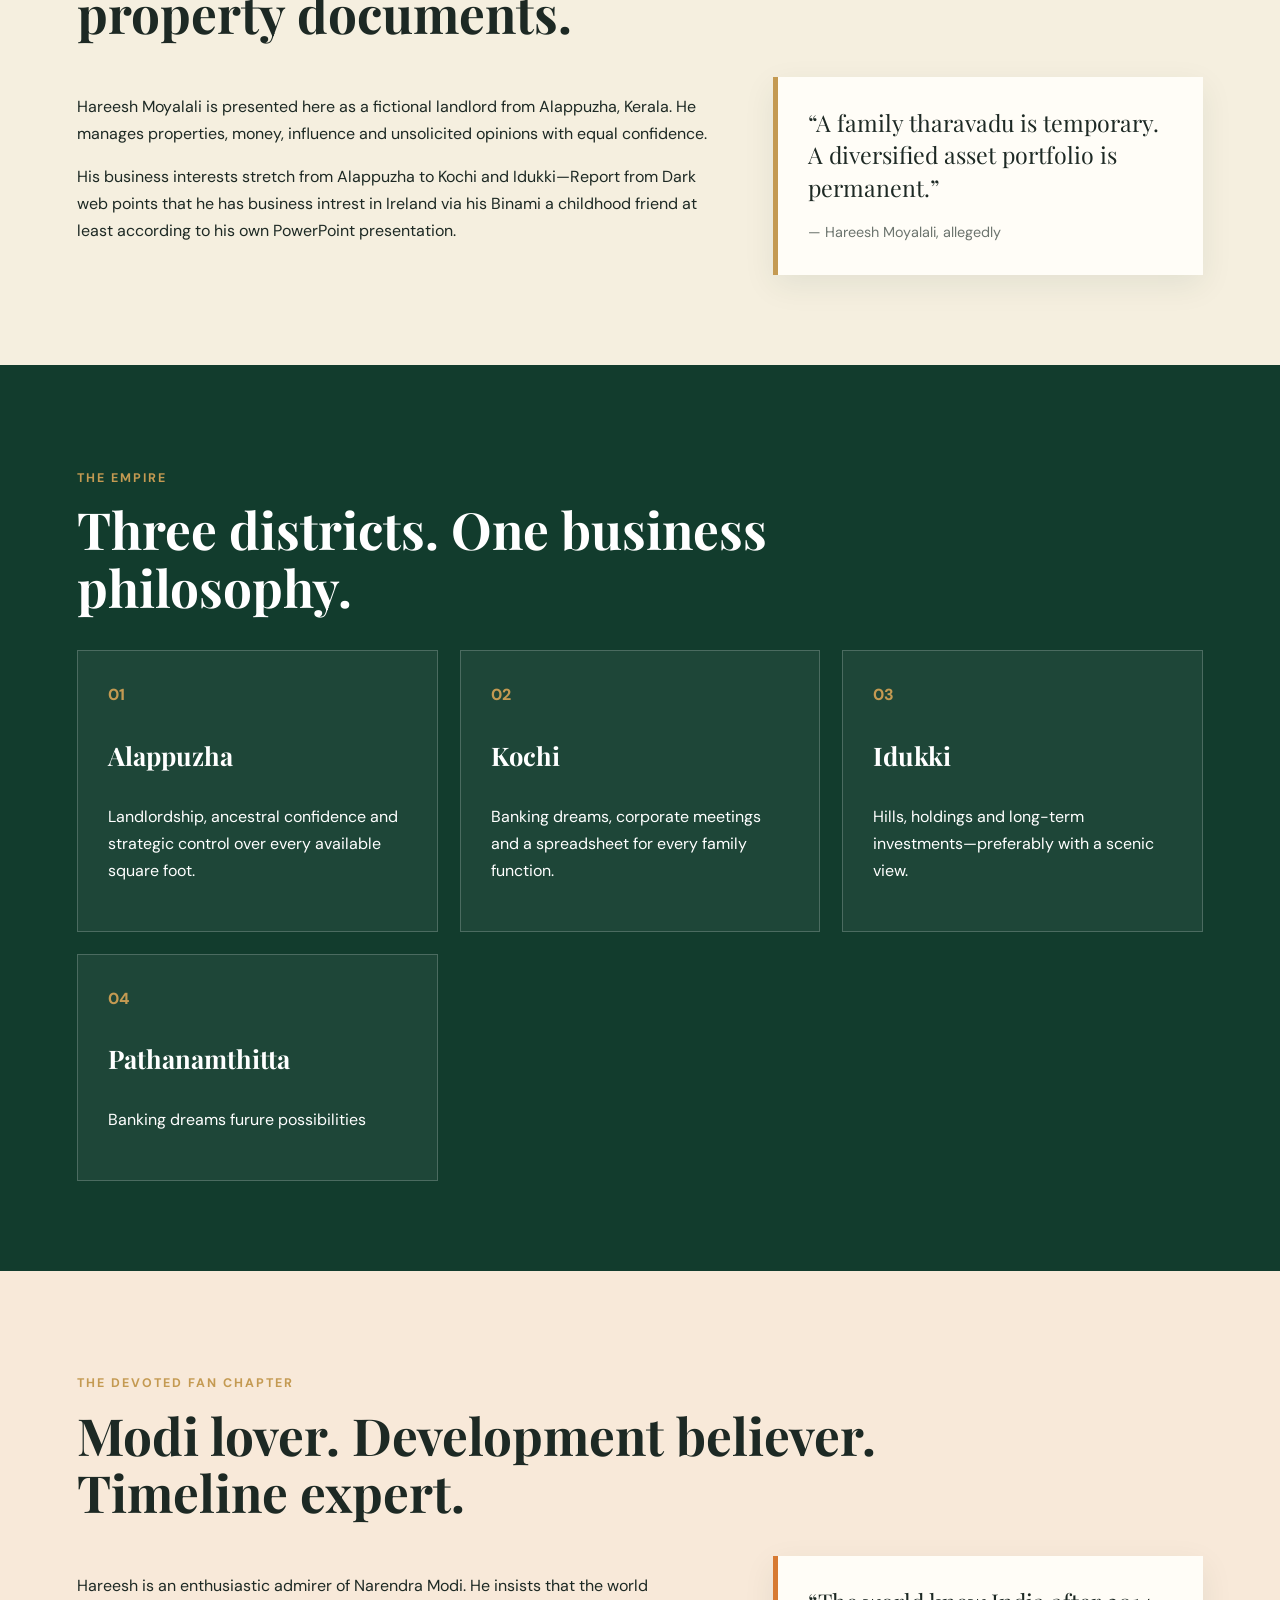
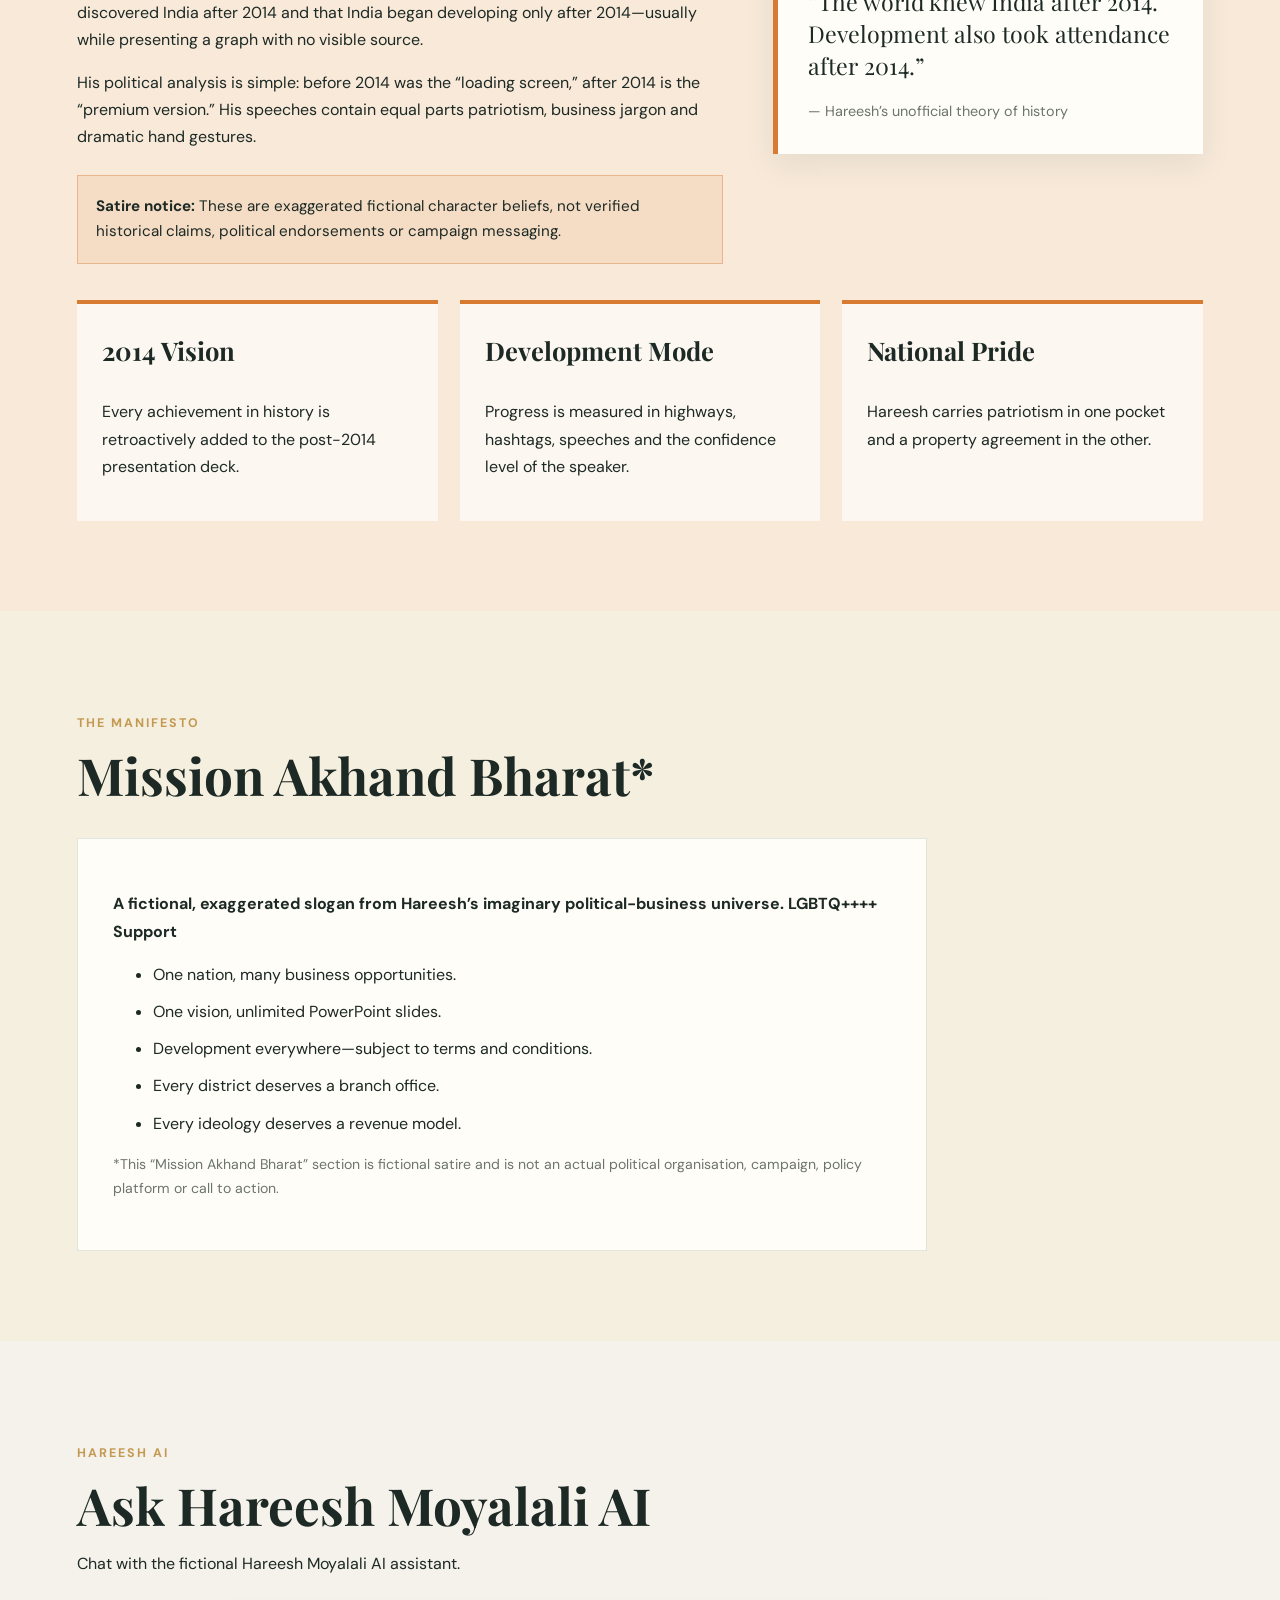
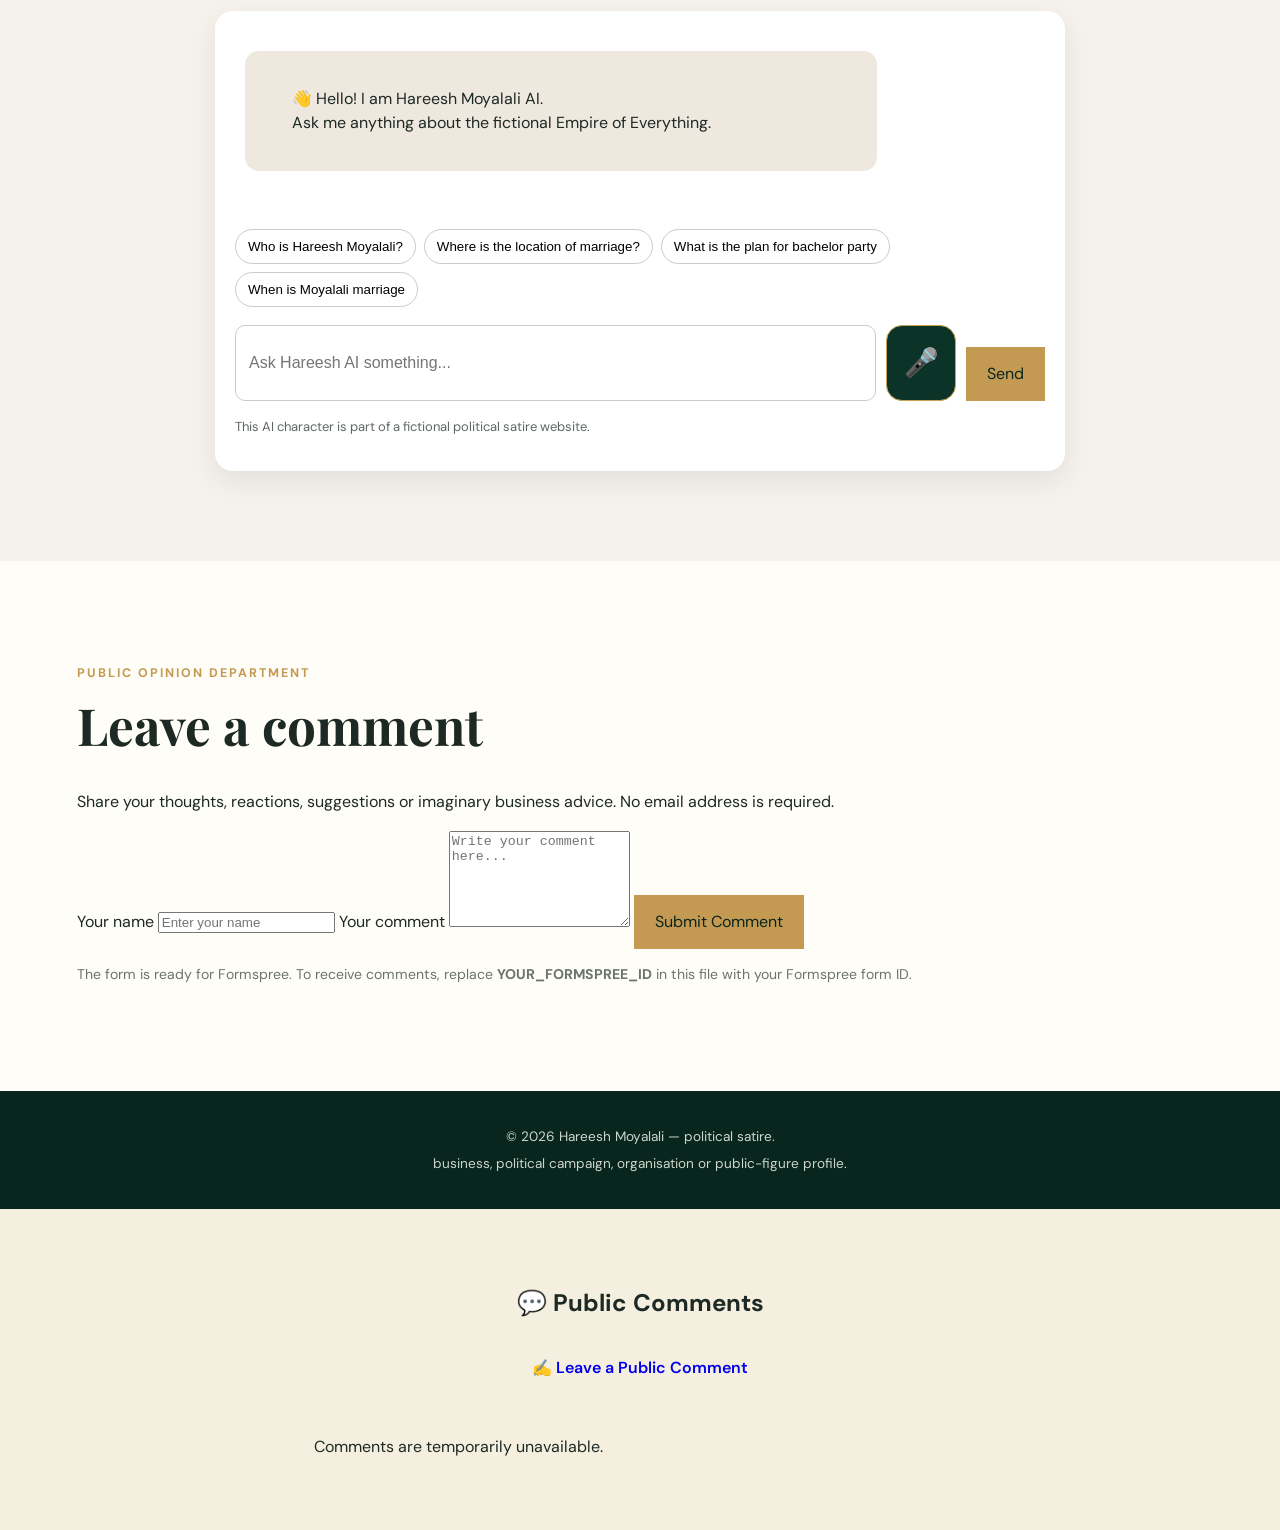
==== commit 34746e9d: "Implement public comments section in index.html Added a public comments section with loading functio" ====
--- a/index.html
+++ b/index.html
@@ -286,6 +286,146 @@
   </footer>
 
 <script src="script.js?v=20260926-2"></script>
+<!-- PUBLIC COMMENTS -->
+<section class="public-comments">
+  <h2>💬 Public Comments</h2>
+
+  <a
+    href="https://docs.google.com/forms/d/e/1FAIpQLSdC3LkNWqC_oRmnnEX5AsXUnbMrG0Thj7RWALwihtIPryTXbw/viewform"
+    target="_blank"
+    rel="noopener noreferrer"
+    class="comment-button"
+  >
+    ✍️ Leave a Public Comment
+  </a>
+
+  <div id="public-comments-list">
+    <p>Loading comments...</p>
+  </div>
+</section>
+
+<style>
+.public-comments {
+  margin: 30px auto;
+  padding: 24px;
+  max-width: 700px;
+  text-align: center;
+}
+
+.public-comments h2 {
+  margin-bottom: 18px;
+}
+
+.comment-button {
+  display: inline-block;
+  padding: 12px 22px;
+  margin-bottom: 24px;
+  border-radius: 25px;
+  text-decoration: none;
+  font-weight: 600;
+}
+
+#public-comments-list {
+  text-align: left;
+}
+
+.public-comment {
+  padding: 16px;
+  margin: 12px 0;
+  border-radius: 14px;
+  background: #f1eee8;
+}
+
+.public-comment-name {
+  font-weight: 700;
+  margin-bottom: 6px;
+}
+
+.public-comment-text {
+  line-height: 1.5;
+}
+</style>
+
+<script>
+const GOOGLE_SHEET_ID =
+  "1rNZK8dlJXK3aw6lGooBpjcCa3qxFptdMvQ1Y3QDKEAo";
+
+const GOOGLE_SHEET_NAME = "Form Responses 1";
+
+async function loadPublicComments() {
+  const commentsBox = document.getElementById("public-comments-list");
+
+  try {
+    const url =
+      "https://docs.google.com/spreadsheets/d/" +
+      GOOGLE_SHEET_ID +
+      "/gviz/tq?tqx=out:json&sheet=" +
+      encodeURIComponent(GOOGLE_SHEET_NAME);
+
+    const response = await fetch(url);
+    const text = await response.text();
+
+    const jsonText = text.substring(
+      text.indexOf("{"),
+      text.lastIndexOf("}") + 1
+    );
+
+    const data = JSON.parse(jsonText);
+
+    const rows = data.table.rows || [];
+
+    if (!rows.length) {
+      commentsBox.innerHTML =
+        "<p>No comments yet. Be the first to leave one!</p>";
+      return;
+    }
+
+    const comments = rows
+      .map(row => row.c || [])
+      .map(cells => ({
+        name: cells[1]?.v || "Anonymous",
+        comment: cells[2]?.v || ""
+      }))
+      .filter(item => item.comment.trim() !== "")
+      .reverse()
+      .slice(0, 20);
+
+    if (!comments.length) {
+      commentsBox.innerHTML =
+        "<p>No comments yet. Be the first to leave one!</p>";
+      return;
+    }
+
+    commentsBox.innerHTML = "";
+
+    comments.forEach(item => {
+      const comment = document.createElement("div");
+      comment.className = "public-comment";
+
+      const name = document.createElement("div");
+      name.className = "public-comment-name";
+      name.textContent = "👤 " + item.name;
+
+      const message = document.createElement("div");
+      message.className = "public-comment-text";
+      message.textContent = item.comment;
+
+      comment.appendChild(name);
+      comment.appendChild(message);
+
+      commentsBox.appendChild(comment);
+    });
+
+  } catch (error) {
+    console.error("Comments loading error:", error);
+
+    commentsBox.innerHTML =
+      "<p>Comments are temporarily unavailable.</p>";
+  }
+}
+
+loadPublicComments();
+</script>
 </body>
   
 </html>
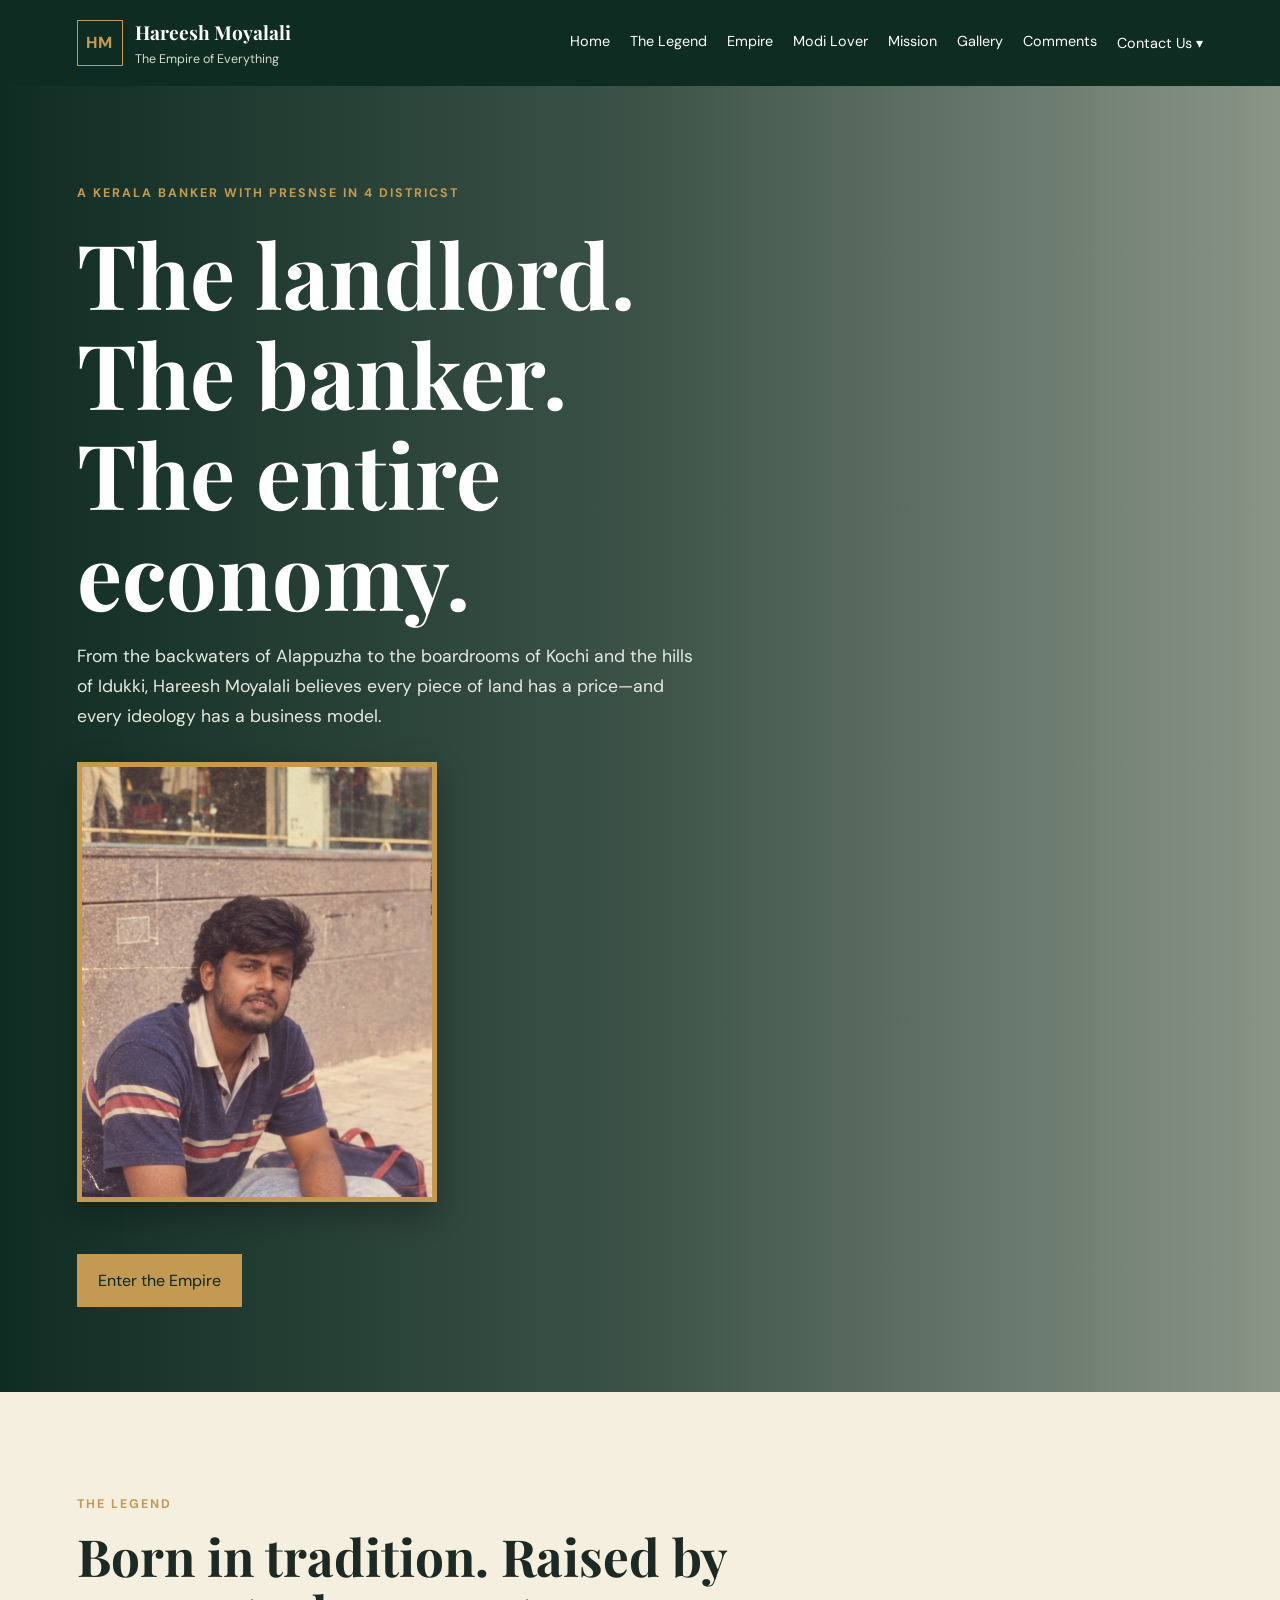
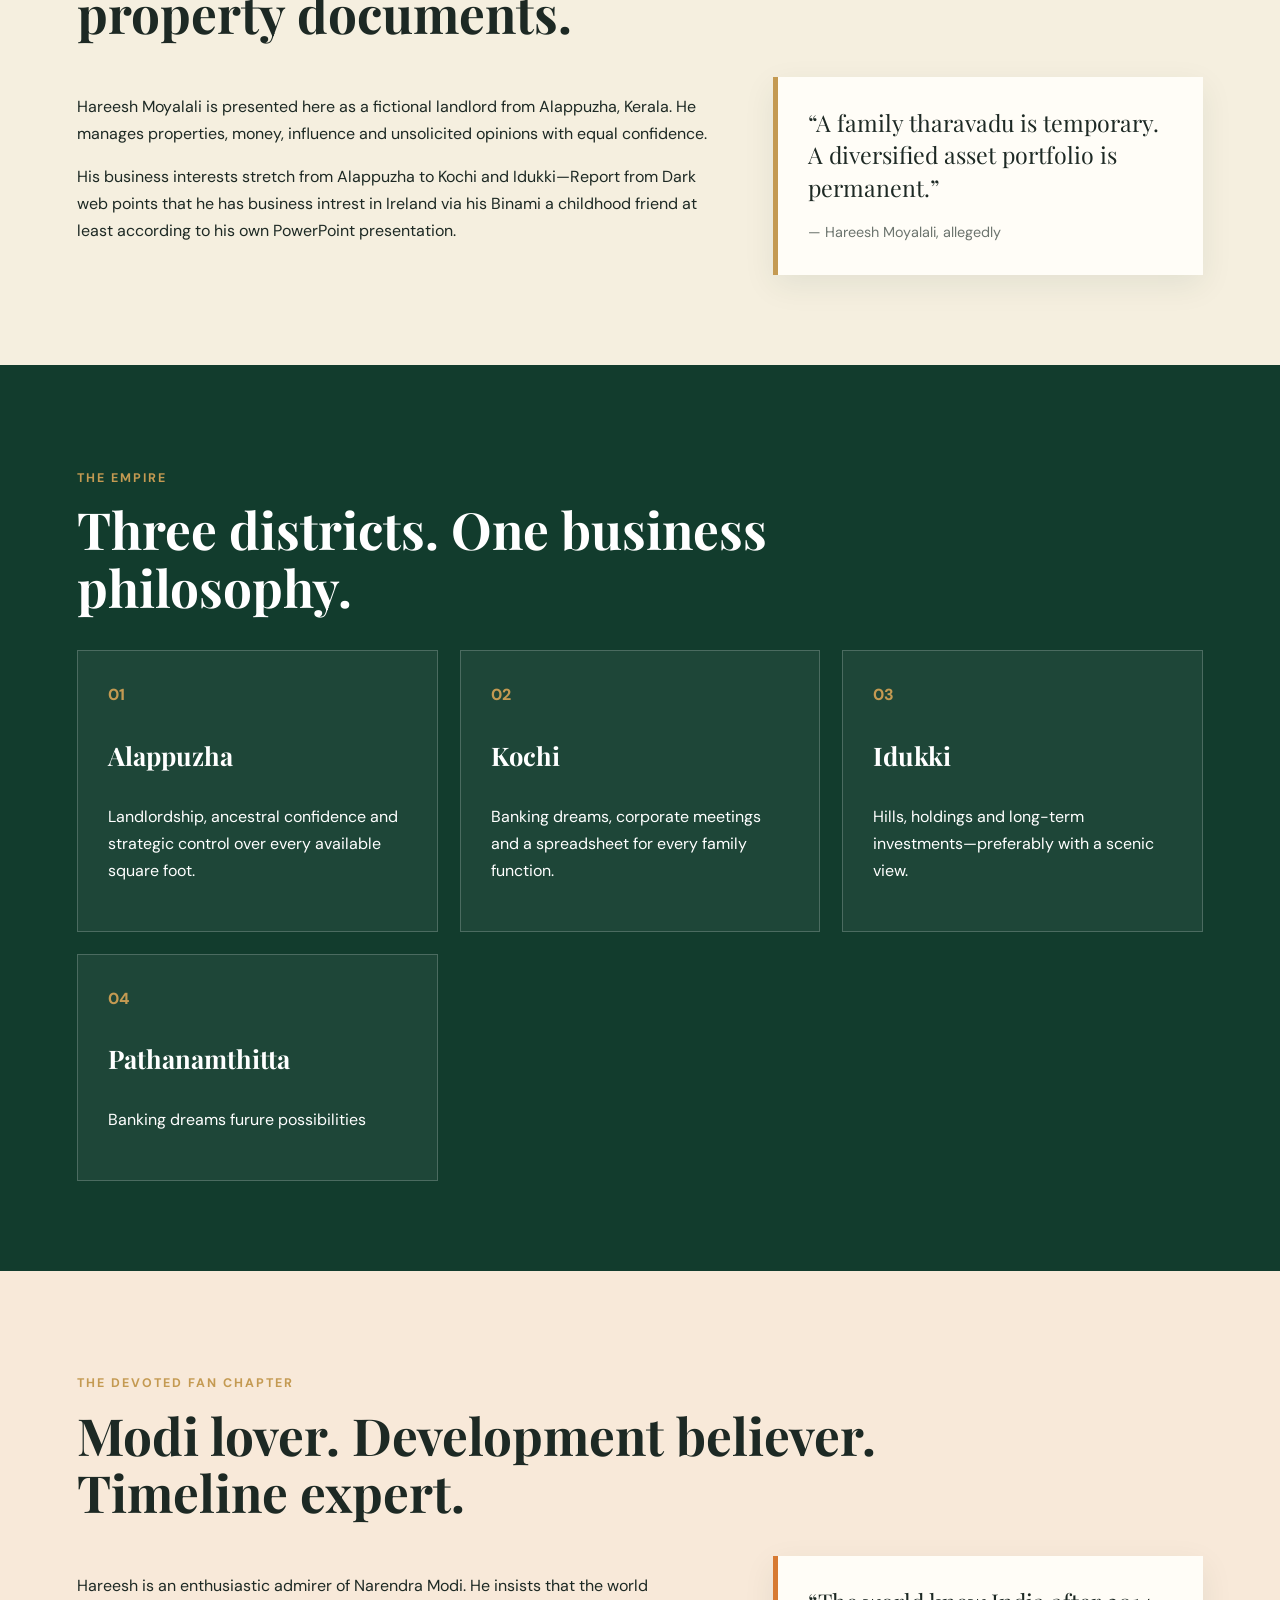
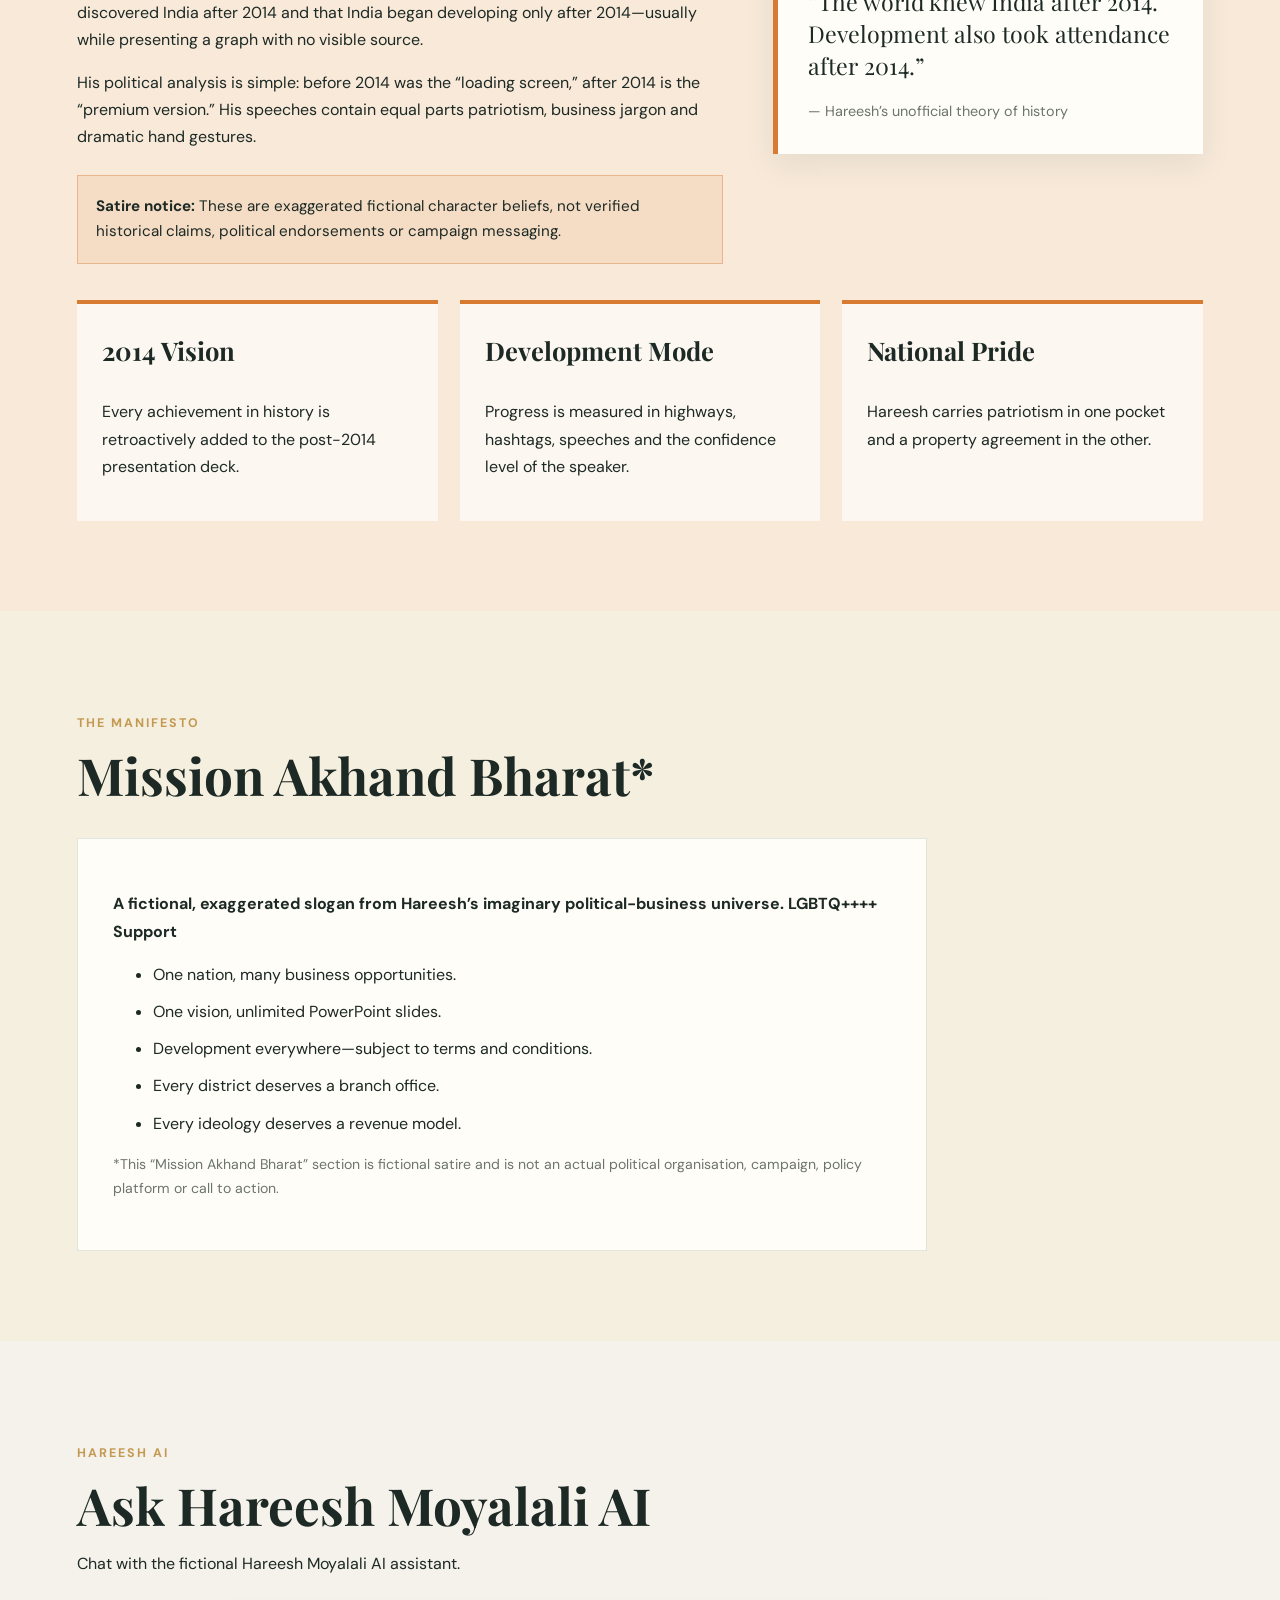
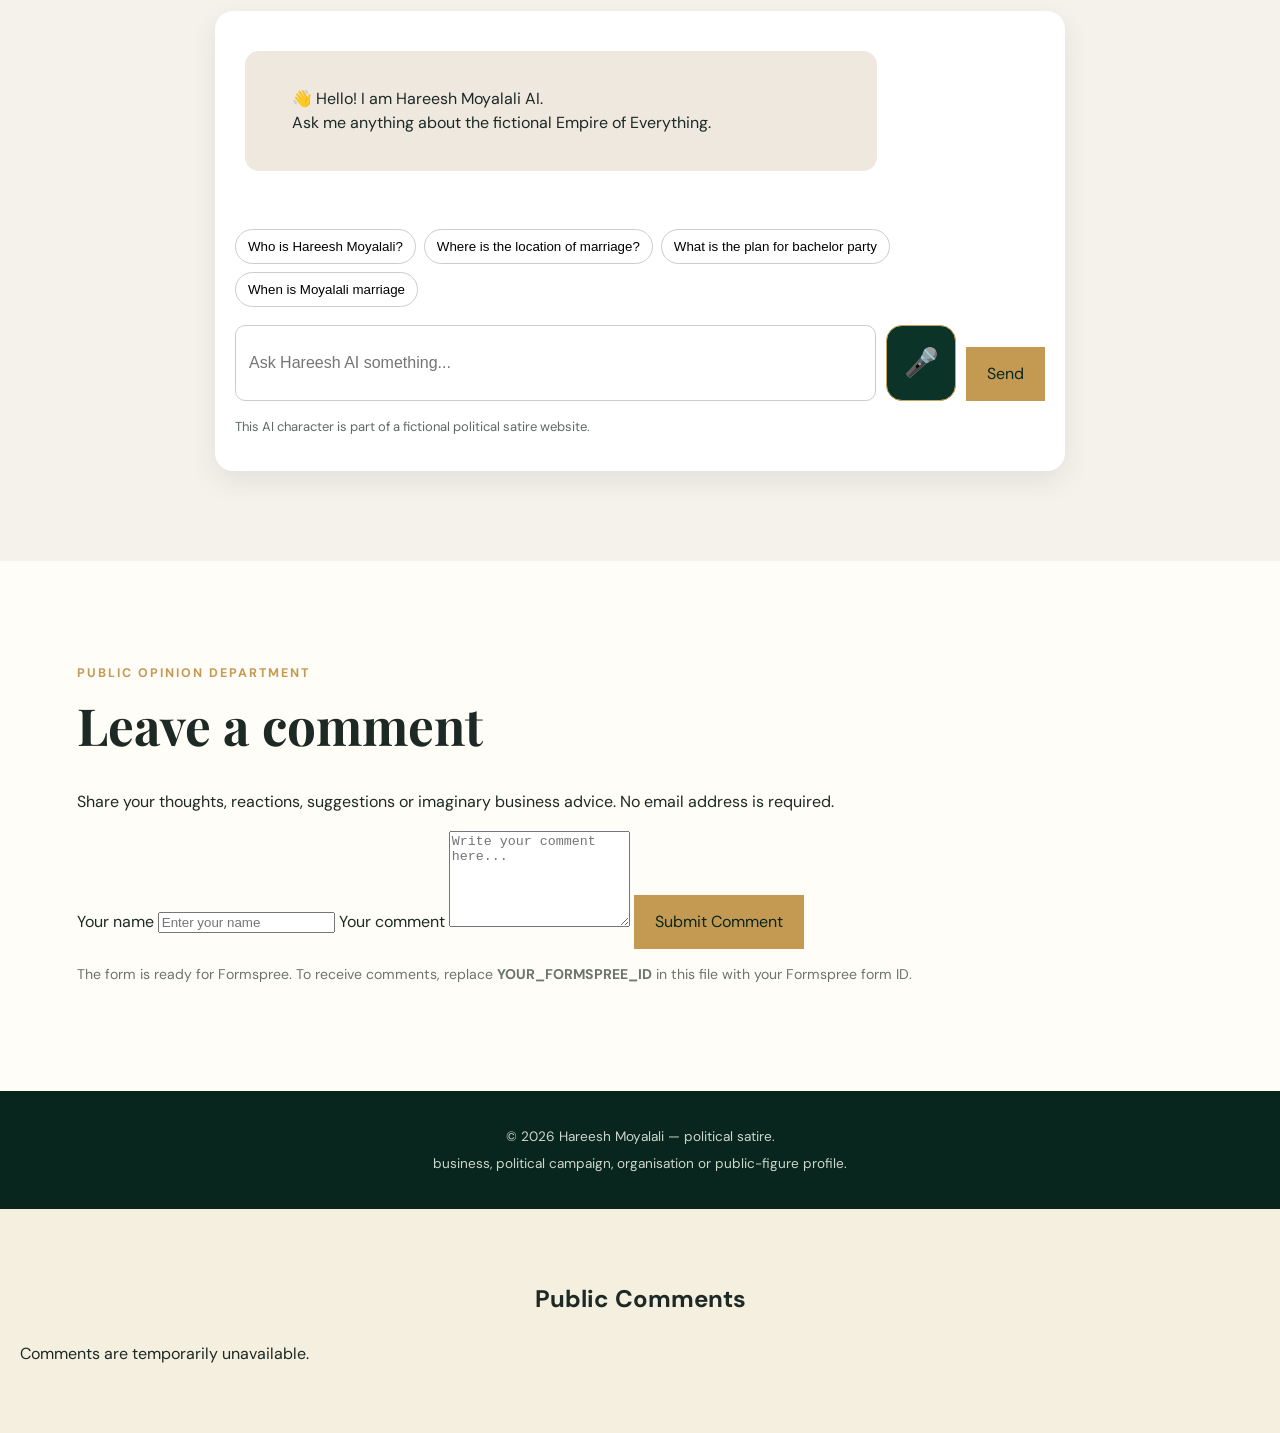
==== commit 59e105ea: "Revise public comments layout and functionality Refactor public comments section and update styles." ====
--- a/index.html
+++ b/index.html
@@ -287,82 +287,53 @@
 
 <script src="script.js?v=20260926-2"></script>
 <!-- PUBLIC COMMENTS -->
-<section class="public-comments">
-  <h2>💬 Public Comments</h2>
-
-  <a
-    href="https://docs.google.com/forms/d/e/1FAIpQLSdC3LkNWqC_oRmnnEX5AsXUnbMrG0Thj7RWALwihtIPryTXbw/viewform"
-    target="_blank"
-    rel="noopener noreferrer"
-    class="comment-button"
-  >
-    ✍️ Leave a Public Comment
-  </a>
-
-  <div id="public-comments-list">
+
+  <!-- PUBLIC COMMENTS -->
+<div class="public-comments">
+  <h2>Public Comments</h2>
+
+  <div id="comments-list">
     <p>Loading comments...</p>
   </div>
-</section>
+</div>
 
 <style>
-.public-comments {
-  margin: 30px auto;
-  padding: 24px;
-  max-width: 700px;
-  text-align: center;
-}
-
-.public-comments h2 {
-  margin-bottom: 18px;
-}
-
-.comment-button {
-  display: inline-block;
-  padding: 12px 22px;
-  margin-bottom: 24px;
-  border-radius: 25px;
-  text-decoration: none;
-  font-weight: 600;
-}
-
-#public-comments-list {
-  text-align: left;
-}
-
-.public-comment {
-  padding: 16px;
-  margin: 12px 0;
-  border-radius: 14px;
-  background: #f1eee8;
-}
-
-.public-comment-name {
-  font-weight: 700;
-  margin-bottom: 6px;
-}
-
-.public-comment-text {
-  line-height: 1.5;
-}
+  .public-comments {
+    margin: 30px 0;
+    padding: 20px;
+  }
+
+  .public-comments h2 {
+    text-align: center;
+    margin-bottom: 20px;
+  }
+
+  .comment-card {
+    background: #f3eee6;
+    border-radius: 15px;
+    padding: 15px;
+    margin-bottom: 12px;
+  }
+
+  .comment-name {
+    font-weight: bold;
+    margin-bottom: 6px;
+  }
+
+  .comment-text {
+    line-height: 1.5;
+  }
 </style>
 
 <script>
-const GOOGLE_SHEET_ID =
-  "1rNZK8dlJXK3aw6lGooBpjcCa3qxFptdMvQ1Y3QDKEAo";
-
-const GOOGLE_SHEET_NAME = "Form Responses 1";
-
 async function loadPublicComments() {
-  const commentsBox = document.getElementById("public-comments-list");
+  const sheetUrl =
+    "https://docs.google.com/spreadsheets/d/1rNZK8dlJXK3aw6lGooBpjcCa3qxFptdMvQ1Y3QDKEAo/gviz/tq?tqx=out:json&sheet=Form%20Responses%201";
+
+  const container = document.getElementById("comments-list");
 
   try {
-    const url =
-      "https://docs.google.com/spreadsheets/d/" +
-      GOOGLE_SHEET_ID +
-      "/gviz/tq?tqx=out:json&sheet=" +
-      encodeURIComponent(GOOGLE_SHEET_NAME);
-
-    const response = await fetch(url);
+    const response = await fetch(sheetUrl);
     const text = await response.text();
 
     const jsonText = text.substring(
@@ -372,60 +343,47 @@
 
     const data = JSON.parse(jsonText);
 
-    const rows = data.table.rows || [];
+    container.innerHTML = "";
+
+    const rows = data.table.rows;
 
     if (!rows.length) {
-      commentsBox.innerHTML =
-        "<p>No comments yet. Be the first to leave one!</p>";
+      container.innerHTML = "<p>No comments yet.</p>";
       return;
     }
 
-    const comments = rows
-      .map(row => row.c || [])
-      .map(cells => ({
-        name: cells[1]?.v || "Anonymous",
-        comment: cells[2]?.v || ""
-      }))
-      .filter(item => item.comment.trim() !== "")
-      .reverse()
-      .slice(0, 20);
-
-    if (!comments.length) {
-      commentsBox.innerHTML =
-        "<p>No comments yet. Be the first to leave one!</p>";
-      return;
-    }
-
-    commentsBox.innerHTML = "";
-
-    comments.forEach(item => {
-      const comment = document.createElement("div");
-      comment.className = "public-comment";
-
-      const name = document.createElement("div");
-      name.className = "public-comment-name";
-      name.textContent = "👤 " + item.name;
-
-      const message = document.createElement("div");
-      message.className = "public-comment-text";
-      message.textContent = item.comment;
-
-      comment.appendChild(name);
-      comment.appendChild(message);
-
-      commentsBox.appendChild(comment);
+    rows.reverse().forEach(row => {
+      const name = row.c[0]?.v || "Anonymous";
+      const comment = row.c[1]?.v || "";
+
+      const card = document.createElement("div");
+      card.className = "comment-card";
+
+      const nameElement = document.createElement("div");
+      nameElement.className = "comment-name";
+      nameElement.textContent = name;
+
+      const commentElement = document.createElement("div");
+      commentElement.className = "comment-text";
+      commentElement.textContent = comment;
+
+      card.appendChild(nameElement);
+      card.appendChild(commentElement);
+
+      container.appendChild(card);
     });
 
   } catch (error) {
     console.error("Comments loading error:", error);
-
-    commentsBox.innerHTML =
+    container.innerHTML =
       "<p>Comments are temporarily unavailable.</p>";
   }
 }
 
 loadPublicComments();
 </script>
+
+
 </body>
   
 </html>
